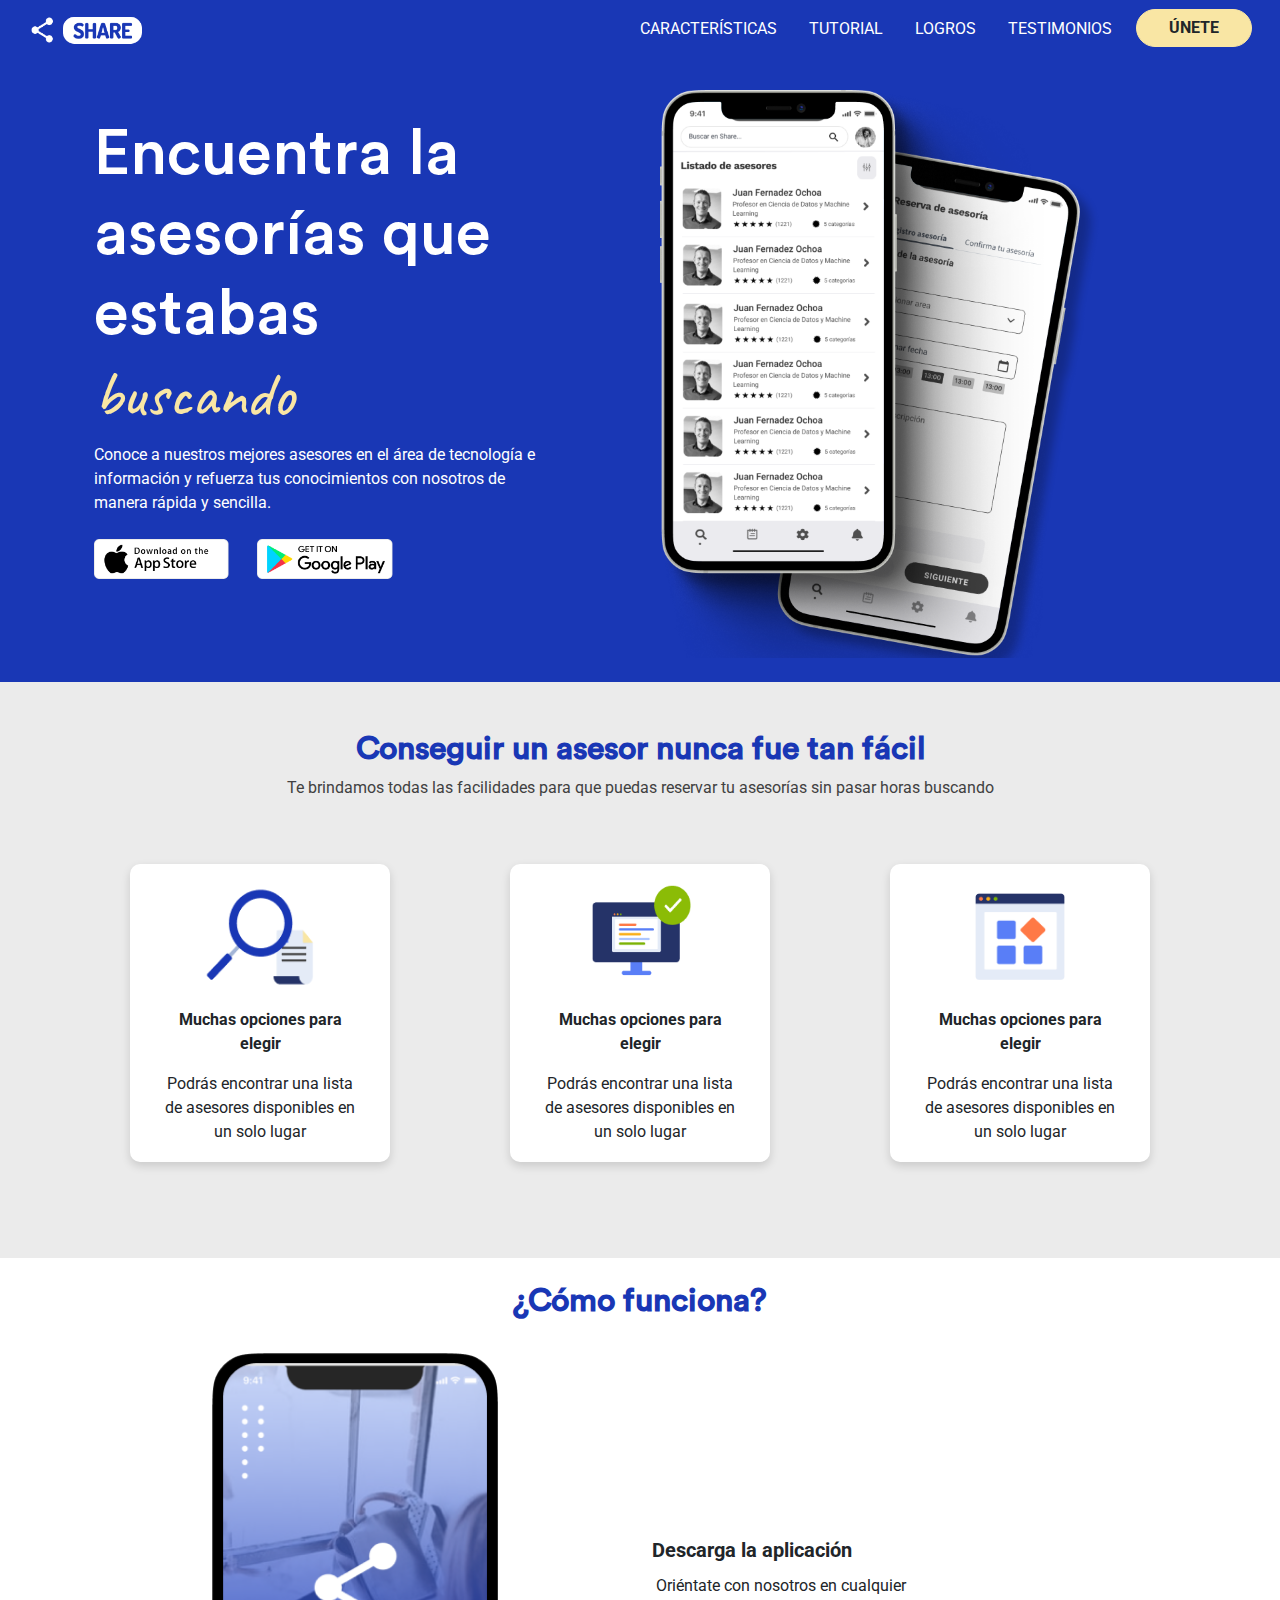
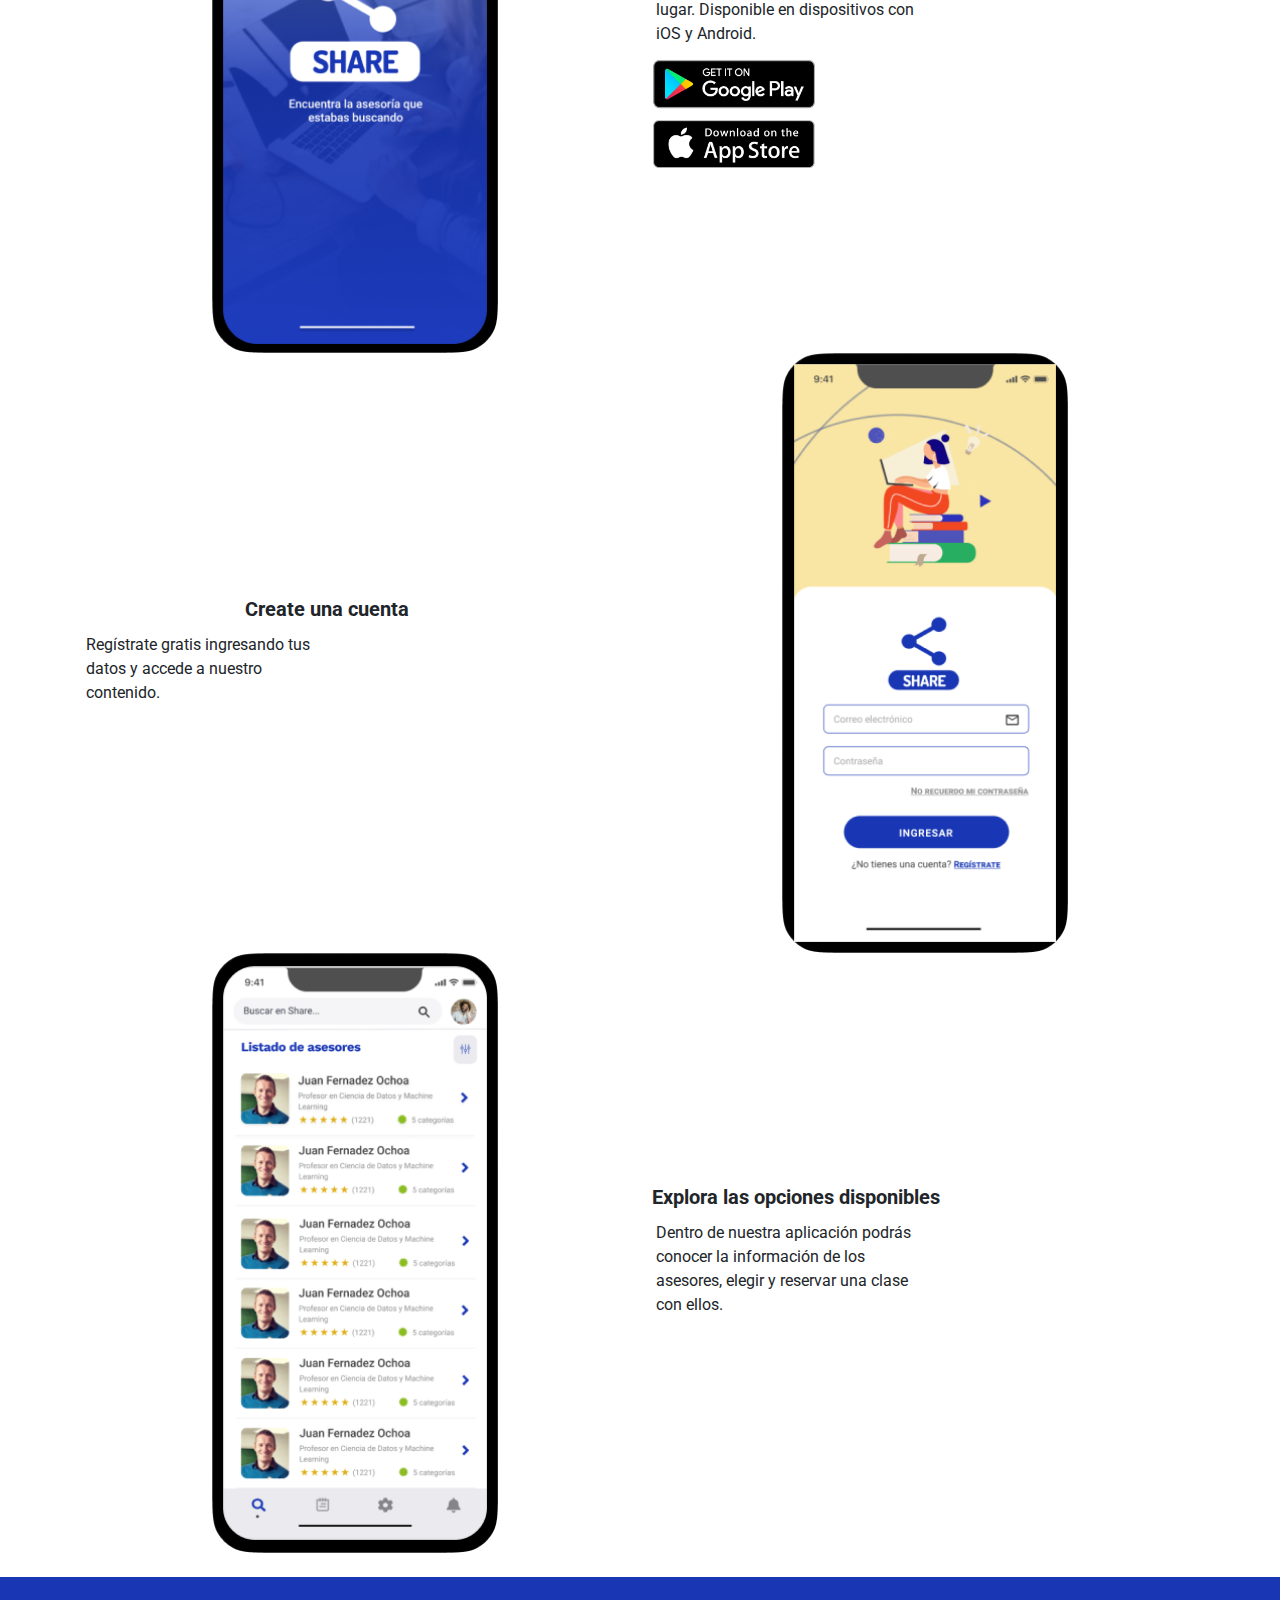
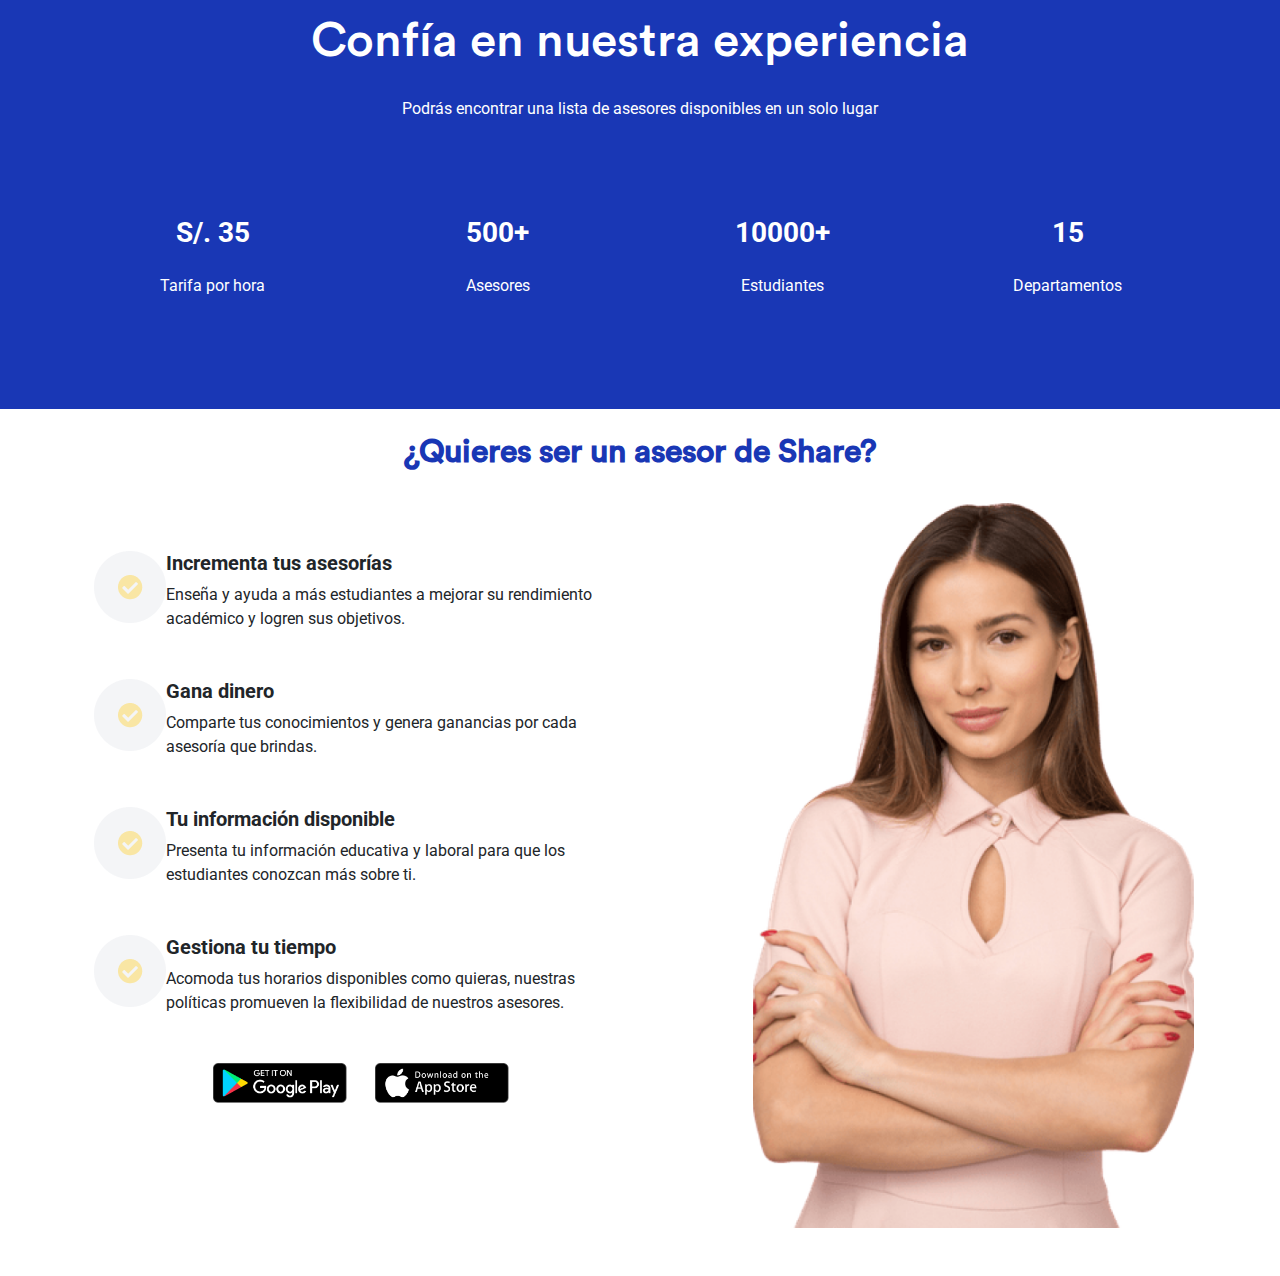
==== index.html @ bc8815da "Seccion asesor" ====
<!DOCTYPE html>
<html lang="en">
    <head>
        <meta charset="UTF-8" />
        <meta name="viewport" content="width=device-width, initial-scale=1.0" />
        <link rel="shortcut icon" type="image/jpg" href="./favicon.ico" />
        <link rel="StyleSheet" type="text/css" href="./css/styles.css" />
        <link rel="stylesheet" href="./css/bootstrap.min.css" />
        <link rel="stylesheet" href="./css/colores.css" />
        <title>Share</title>
    </head>
    <body>
        <header class="principal-bg bg-primary">
            <nav class="navbar navbar-expand-md navbar-dark bg-primary">
                <div class="container-fluid">
                    <a class="navbar-brand" href="#">
                        <img src="/img/logo.png" alt="logo-share" height="30" />
                    </a>
                    <button
                        class="navbar-toggler"
                        type="button"
                        data-bs-toggle="collapse"
                        data-bs-target="#navbarSupportedContent"
                        aria-controls="navbarSupportedContent"
                        aria-expanded="false"
                        aria-label="Toggle navigation"
                    >
                        <span class="navbar-toggler-icon"></span>
                    </button>
                    <div class="collapse navbar-collapse" id="navbarSupportedContent">
                        <ul class="navbar-nav ml-auto mb-2 mb-lg-0">
                            <li class="nav-item ms-3">
                                <a class="nav-link text-white text-uppercase" href="#">Características</a>
                            </li>
                            <li class="nav-item ms-3">
                                <a class="nav-link text-white text-uppercase" href="#">Tutorial</a>
                            </li>
                            <li class="nav-item ms-3">
                                <a class="nav-link text-white text-uppercase" href="#">Logros</a>
                            </li>
                            <li class="nav-item ms-3">
                                <a class="nav-link text-white text-uppercase" href="#">Testimonios</a>
                            </li>
                            <li class="nav-item ms-3">
                                <button
                                    type="button"
                                    class="btn btn-secondary button text-uppercase btn-padding-x-sm fw-bold"
                                >
                                    Únete
                                </button>
                            </li>
                        </ul>
                    </div>
                </div>
            </nav>
            <div>
                <div class="container mt-2 p-4">
                    <div class="row">
                        <div class="col-lg-5 col-md-12 mt-4">
                            <h1 class="principal-title text-white">
                                Encuentra la asesorías que estabas
                                <span class="principal-title--cream text-secondary">buscando</span>
                            </h1>
                            <p class="text-white mb-4 principal-message">
                                Conoce a nuestros mejores asesores en el área de tecnología e información y refuerza tus
                                conocimientos con nosotros de manera rápida y sencilla.
                            </p>
                            <div class="mb-4 principal-message">
                                <img src="./img/app-store.png" alt="" class="img-fluid principal-img mr-4" />
                                <img src="./img/google-play.png" alt="" class="img-fluid principal-img" />
                            </div>
                        </div>
                        <div class="col-lg-1 col-md-12"></div>
                        <div class="col-lg-5 col-md-12 text-center">
                            <img src="./img/portada-screens.png" alt="" class="img-fluid big-principal-img ms-2" />
                        </div>
                    </div>
                </div>
            </div>
        </header>
        <main class="p-5 main">
            <section>
                <h2 class="secondary-title text-primary text-center">Conseguir un asesor nunca fue tan fácil</h2>
                <p class="text-dark text-center">
                    Te brindamos todas las facilidades para que puedas reservar tu asesorías sin pasar horas buscando
                </p>
                <div class="container">
                    <div class="row">
                        <div class="col-lg-4 col-md-124">
                            <div class="d-flex flex-column justify-content-center p-xs-3 p-xl-5">
                                <div class="feature-item">
                                    <div class="p-2 text-center">
                                        <img src="./img/feature1.png" alt="" class="img-fluid feature-img" />
                                    </div>
                                    <div class="p-2 text-center fw-bold">Muchas opciones para elegir</div>
                                    <div class="p-2 text-center">
                                        Podrás encontrar una lista de asesores disponibles en un solo lugar
                                    </div>
                                </div>
                            </div>
                        </div>
                        <div class="col-lg-4 col-md-124">
                            <div class="d-flex flex-column justify-content-center p-xs-3 p-xl-5">
                                <div class="feature-item">
                                    <div class="p-2 text-center">
                                        <img src="./img/feature2.png" alt="" class="img-fluid feature-img" />
                                    </div>
                                    <div class="p-2 text-center fw-bold">Muchas opciones para elegir</div>
                                    <div class="p-2 text-center">
                                        Podrás encontrar una lista de asesores disponibles en un solo lugar
                                    </div>
                                </div>
                            </div>
                        </div>
                        <div class="col-lg-4 col-md-124">
                            <div class="d-flex flex-column justify-content-center p-xs-3 p-xl-5">
                                <div class="feature-item">
                                    <div class="p-2 text-center">
                                        <img src="./img/feature3.png" alt="" class="img-fluid feature-img" />
                                    </div>
                                    <div class="p-2 text-center fw-bold">Muchas opciones para elegir</div>
                                    <div class="p-2 text-center">
                                        Podrás encontrar una lista de asesores disponibles en un solo lugar
                                    </div>
                                </div>
                            </div>
                        </div>
                    </div>
                </div>
            </section>
        </main>
        <main class="p-4 main-white">
            <section>
                <h2 class="secondary-title text-primary text-center pb-4">¿Cómo funciona?</h2>
                <div class="container">
                    <div class="row">
                        <div class="col">
                            <div class="d-flex flex-column justify-content-center ">
                                <div>
                                    <div class="app-example-app-right">
                                        <img src="./img/example-app-main.png" alt="" class="example-app img-fluid" />
                                    </div>
                                </div>
                            </div>
                        </div>
                        <div class="col d-flex align-items-center">
                            <div class="d-flex flex-column justify-content-center ">
                                <div>
                                    <div class="text-left fw-bold h5">Descarga la aplicación</div>
                                    <div class="p-1 text-left legend">
                                        Oriéntate con nosotros en cualquier lugar. Disponible en dispositivos con iOS y Android.
                                    </div>
                                    <div class='pt-2'>
                                        <img src="./img/AppstoreGoogle.png" alt="" class="feature-img" />
                                    </div>
                                </div>
                            </div>
                        </div>
                    </div>
                    <div class="row">
                        <div class="col d-flex align-items-center">
                            <div class="d-flex flex-column justify-content-center ">
                                <div>
                                    <div class="text-center fw-bold h5">Create una cuenta</div>
                                    <div class="p-1 text-left legend">
                                        Regístrate gratis ingresando tus datos y accede a nuestro contenido.
                                    </div>
                                </div>
                            </div>
                        </div>
                        <div class="col">
                            <div class="d-flex flex-column justify-content-center ">
                                <div>
                                    <div class="app-example-app-right">
                                        <img src="./img/example-app-login.png" alt="" class="example-app img-fluid" />
                                    </div>
                                </div>
                            </div>
                        </div>      
                    </div>
                    <div class="row">
                        <div class="col">
                            <div class="d-flex flex-column justify-content-center ">
                                <div>
                                    <div class="app-example-app-right">
                                        <img src="./img/example-app-list.png" alt="" class="example-app img-fluid" />
                                    </div>
                                </div>
                            </div>
                        </div>
                        <div class="col d-flex align-items-center">
                            <div class="d-flex flex-column justify-content-center ">
                                <div>
                                    <div class="text-left fw-bold h5">Explora las opciones disponibles</div>
                                    <div class="p-1 text-left legend">
                                        Dentro de nuestra aplicación podrás conocer la información de los asesores, elegir y reservar una clase con ellos.
                                    </div>
                                </div>
                            </div>
                        </div>
                    </div>
                </div>
            </section>
        </main>
        <main class="p-4 second-section">
            <section>
                <h2 class="principal-title text-center text-white">Confía en nuestra experiencia</h2>
                <div class="p-2 text-white text-center">
                    Podrás encontrar una lista de asesores disponibles en un solo lugar
                </div>
                <div class="container">
                    <div class="row">
                            <div class="col-6 col-sm-6 col-lg-3 ">
                                <div class="d-flex flex-column  justify-content-center p-xs-3 p-xl-5">
                                    <div class="description d-flex flex-column  justify-content-center align-items-center">
                                        <div>
                                        <div class="p-2 text-center h3 fw-bold text-white">S/. 35</div>
                                        <div class="p-2 text-center text-white">
                                            Tarifa por hora
                                        </div>
                                        </div>
                                    </div>
                                </div>
                            </div>
                            <div class="col-6 col-sm-6 col-lg-3 ">
                                <div class="d-flex flex-column  justify-content-center p-xs-3 p-xl-5">
                                    <div class="description d-flex flex-column  justify-content-center align-items-center">
                                        <div>
                                        <div class="p-2 text-center h3 fw-bold text-white">500+</div>
                                        <div class="p-2 text-center text-white">
                                            Asesores
                                        </div>
                                        </div>
                                    </div>
                                </div>
                            </div>

                            <div class="col-6 col-sm-6 col-lg-3 ">
                                <div class="d-flex flex-column  justify-content-center p-xs-3 p-xl-5">
                                    <div class="description d-flex flex-column  justify-content-center align-items-center">
                                        <div>
                                        <div class="p-2 text-center h3 fw-bold text-white">10000+</div>
                                        <div class="p-2 text-center text-white">
                                            Estudiantes
                                        </div>
                                        </div>
                                    </div>
                                </div>
                            </div>
                            <div class="col-6 col-sm-6 col-lg-3 ">
                                <div class="d-flex flex-column  justify-content-center p-xs-3 p-xl-5">
                                    <div class="description d-flex flex-column  justify-content-center align-items-center">
                                        <div>
                                        <div class="p-2 text-center h3 fw-bold text-white">15</div>
                                        <div class="p-2 text-center text-white">
                                            Departamentos
                                        </div>
                                        </div>
                                    </div>
                                </div>
                            </div>
                        
                    </div>
                </div>
            </section>
        </main>
        <main class="p-4 main-white">
            <section>
                <h2 class="secondary-title text-primary text-center">¿Quieres ser un asesor de Share?</h2>
                <div>
                    <div class="container mt-2 p-4">
                        <div class="row">
                            <div class="col-lg-6  mt-5">
                                <img src="./img/CirculoVineta.png" class="rounded float-start" alt="">
                                <div class="ml-sm-5 text-xxl-start">
                                    <p class="fw-bold h5"> Incrementa tus asesorías</p>
                                </div>
                                <p>
                                    Enseña y ayuda a más estudiantes a mejorar su rendimiento
                                    académico y logren sus objetivos.
                                </p>
                                <div class="mt-5"></div>
                                <img src="./img/CirculoVineta.png" class="rounded float-start" alt="...">
                                <p class="fw-bold h5">Gana dinero</p>
                                <p>
                                    Comparte tus conocimientos y genera ganancias por cada
                                    asesoría que brindas.
                                </p>
                                <div class="mt-5"></div>
                                <img src="./img/CirculoVineta.png" class="rounded float-start" alt="...">
                                <p class="fw-bold h5">Tu información disponible</p>
                                <p>
                                    Presenta tu información educativa y laboral para que los
                                    estudiantes conozcan más sobre ti.
                                </p>
                                <div class="mt-5"></div>
                                <img src="./img/CirculoVineta.png" class="rounded float-start" alt="...">
                                <p class="fw-bold h5">Gestiona tu tiempo</p>
                                <p>
                                    Acomoda tus horarios disponibles como quieras, nuestras políticas promueven la flexibilidad de nuestros asesores.
                                </p>
                                <div class="mt-lg-5"></div>
                                <div class="mb-4 text-lg-center">

                                    <img src="./img/Google_Play.png" alt="" class="img-fluid principal-img mr-4" />
                                    <img src="./img/App_Store.png" alt="" class="img-fluid principal-img" />
                                </div>
                            </div>

                            <div class="col-lg-1 col-md-12">
                            </div>

                            <div class="col-lg-5 col-md-12 text-right">

                                <img src="./img/PersonaShare.png" alt="" class="img-fluid big-principal-img ms-2" />
                            </div>
                        </div>
                    </div>
                </div>
            </section>
        </main>
        <script src="./js/bootstrap.bundle.min.js"></script>
    </body>
</html>
---- css/styles.css ----
@import url('https://fonts.googleapis.com/css2?family=Caveat:wght@700&family=Raleway:wght@400;500;700&family=Roboto:wght@400;500&display=swap');
@font-face {
    font-family: 'CircularStd';
    src: url('./../fonts/CircularStd-Medium.ttf'),
    url('./../fonts/CircularStd-Bold.ttf')
}


.principal-bg {
    font-family: 'Roboto';
}

.principal-title{
    font-family: 'CircularStd';
    font-size: 4rem;
    line-height:5rem;
}

.secondary-title{
    font-family: 'CircularStd';
    font-size: 2rem;
    font-weight: 600;
}

.principal-title--cream{
    font-family: 'Caveat';
}

.principal-img{
    height: 40px !important;
}

.main{
    background-color: #EBEBEB;
}

.main-white {
    background-color: #FFF;
}

.main-white {
    background-color: #FFF;
}

.second-section {
    background-color: #1937B5;
}

.second-section h2 {
    font-size: 3em;
}

.feature-img{
    height: 110px !important;
}

.example-app{
    height: 600px !important;
}

.legend{
    width: 50%;
}

.app-example-app-left, .app-example-app-right{
    text-align: center;
}

.button {
    border-radius: 20px !important;
    padding-left: 2rem !important;
    padding-right: 2rem !important;
}

.description {
    min-height: 10em;
}


@media (max-width: 992px) {
    .principal-title{
        font-size: 3rem;
        line-height:3.5rem;
        text-align: center;
    }
    
    .principal-message{
        text-align: center;
    }
    .big-principal-img{
        max-height: 530px !important;
    }
}

@media (min-width: 992px) {
    .feature-item{
        background: white;
        border-radius: 10px;
        padding: 10px 20px;
        box-shadow: 0px 4px 10px 0px rgba(0,0,0,0.14);
    }
}

@media (max-width: 678px) {
    .principal-title{
       font-size: 2.2rem;
       line-height:3rem;
    }
    .principal-img{
        height: 30px !important;
    }
    .feature-img{
        height: 75px !important;
    }
    .legend {
        font-size: 11px;
        width: 100%;
    }
    .example-app{
        height: 230px !important;
    }
    .app-example-app-right{
        text-align: right;
    }
    .app-example-app-left{
        text-align: left;
    }
}
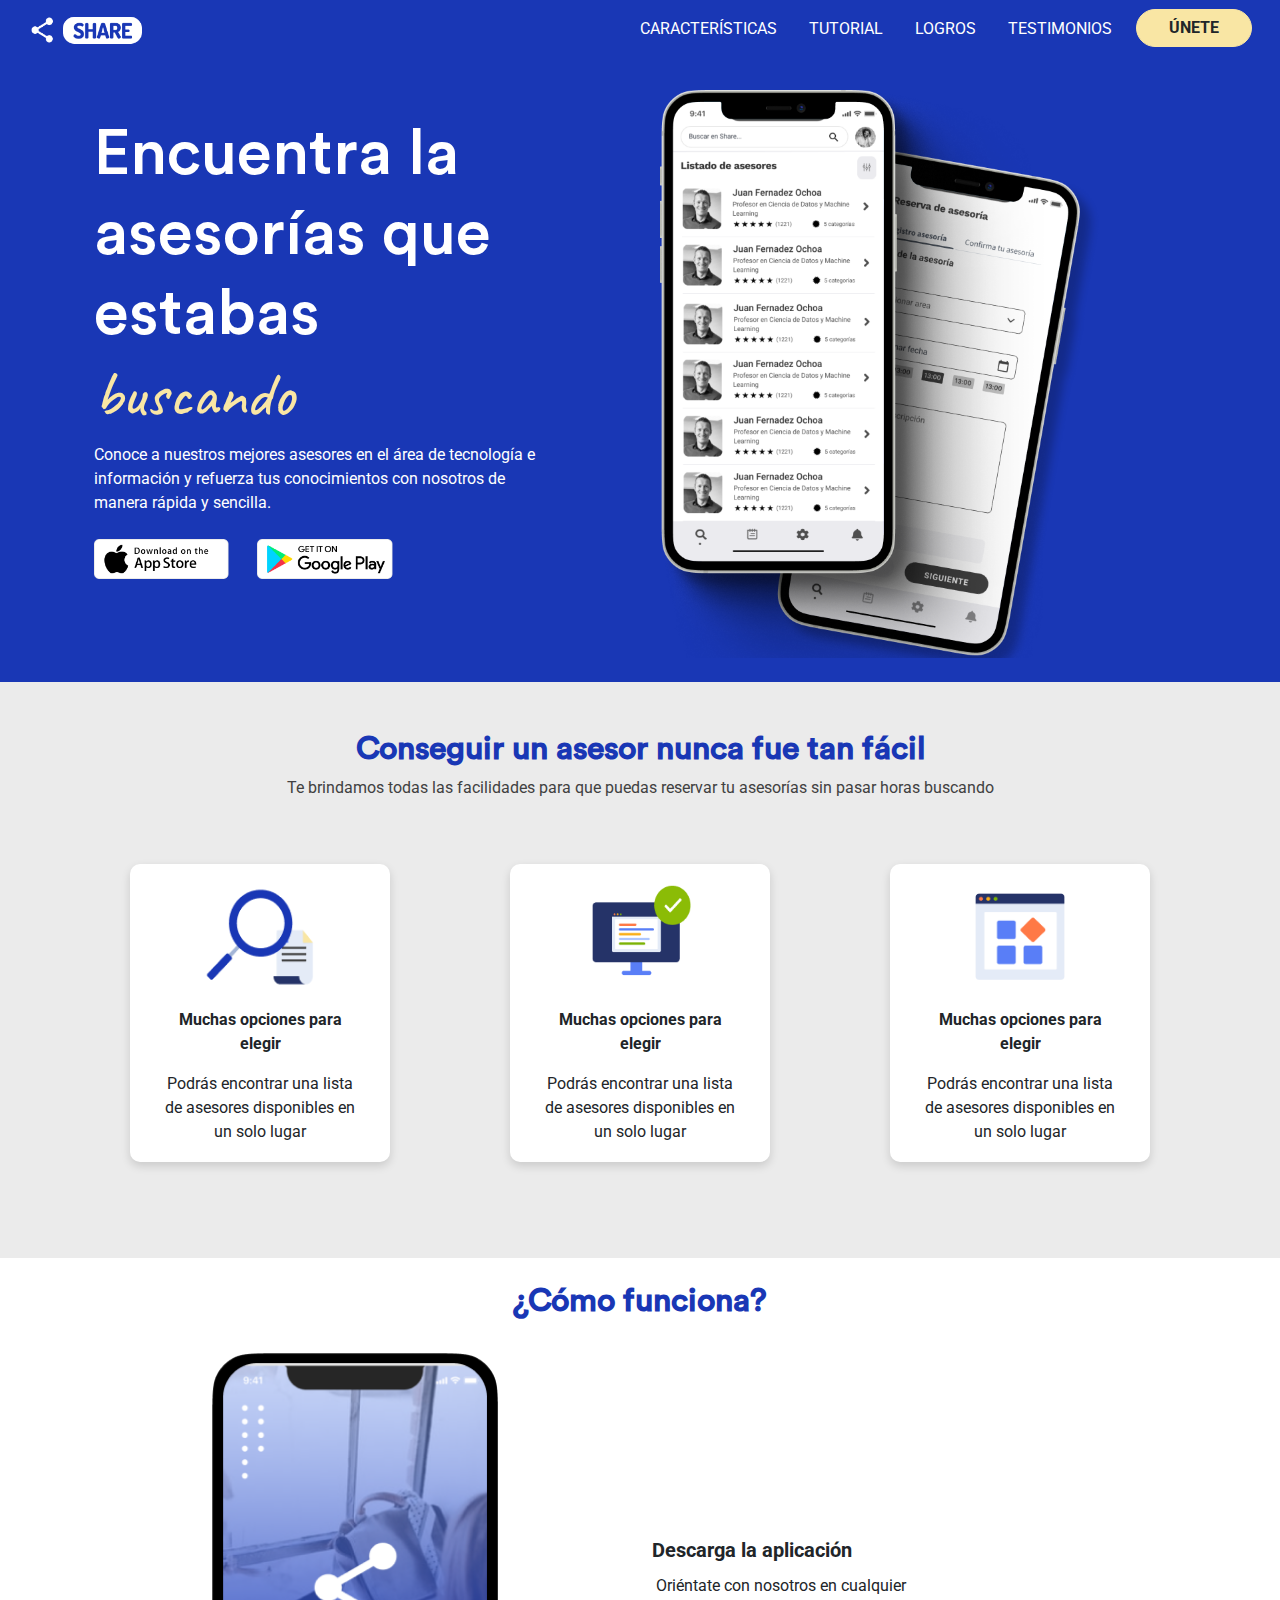
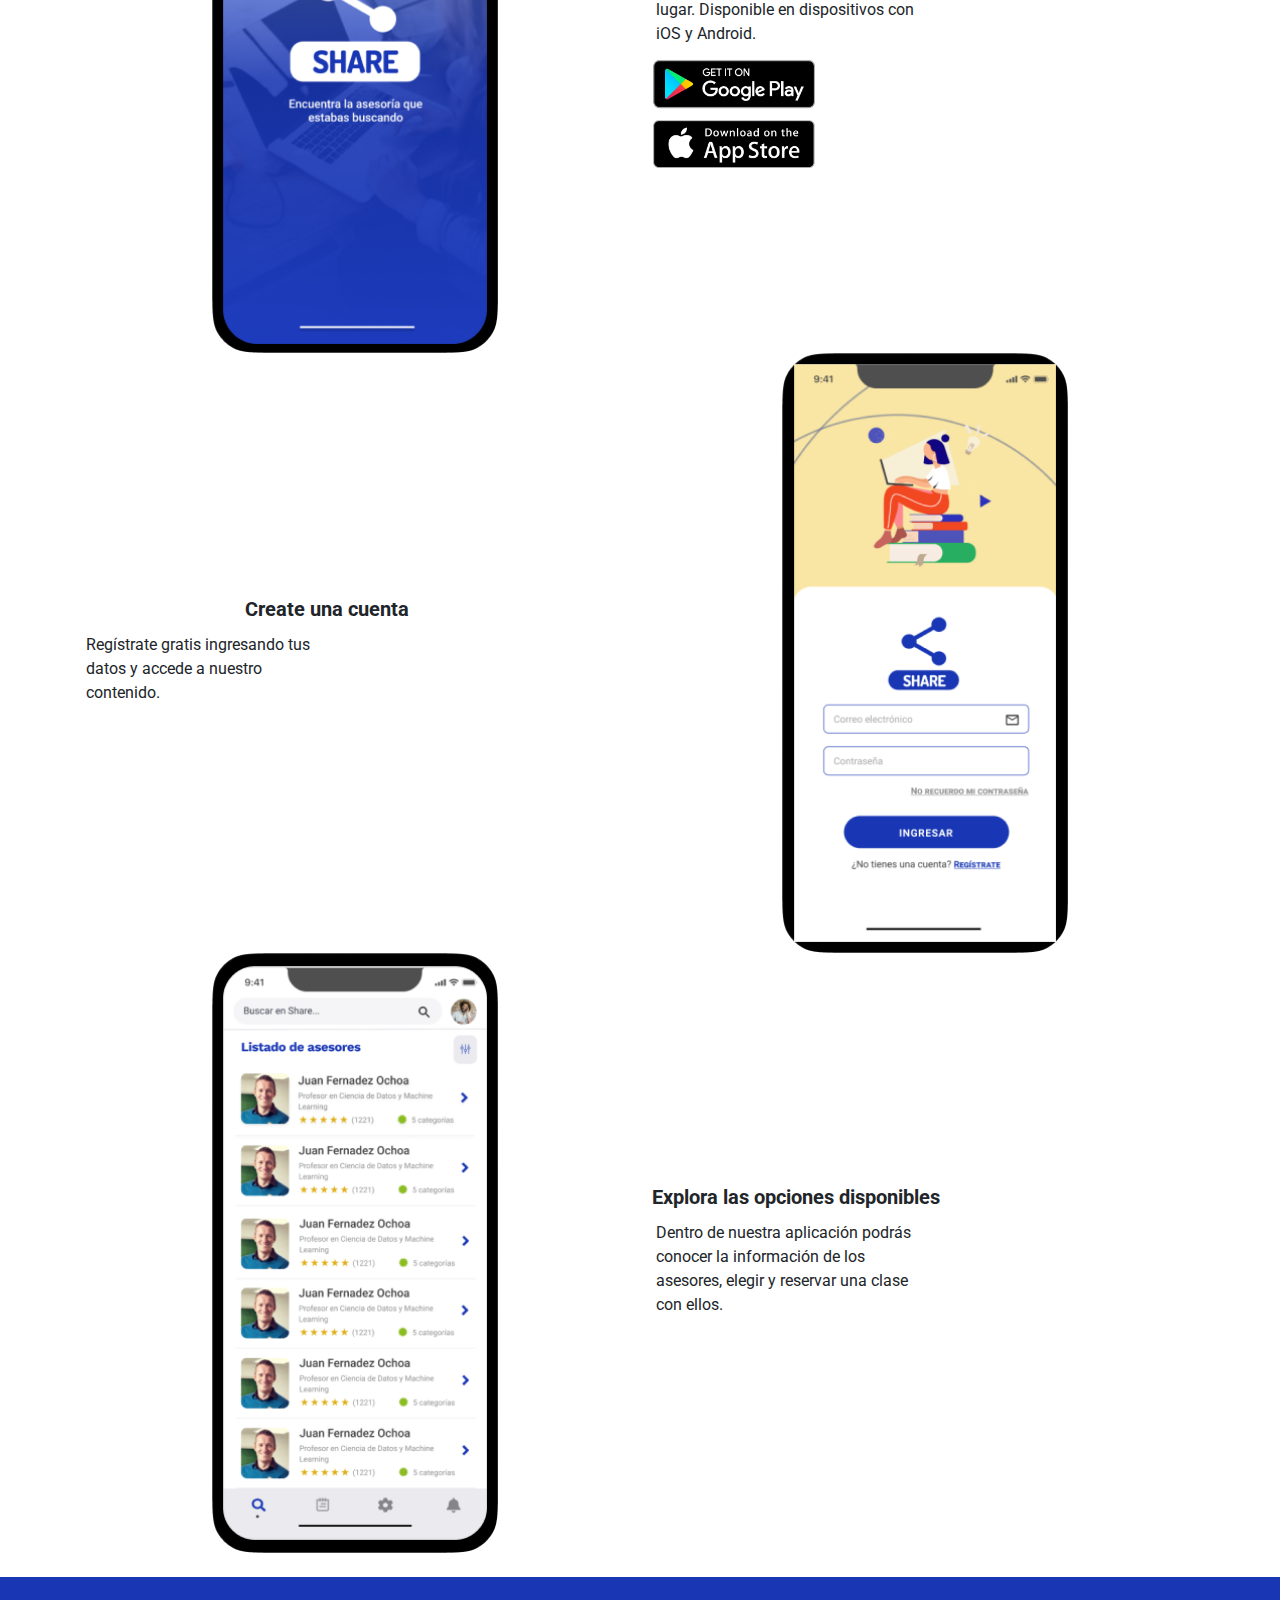
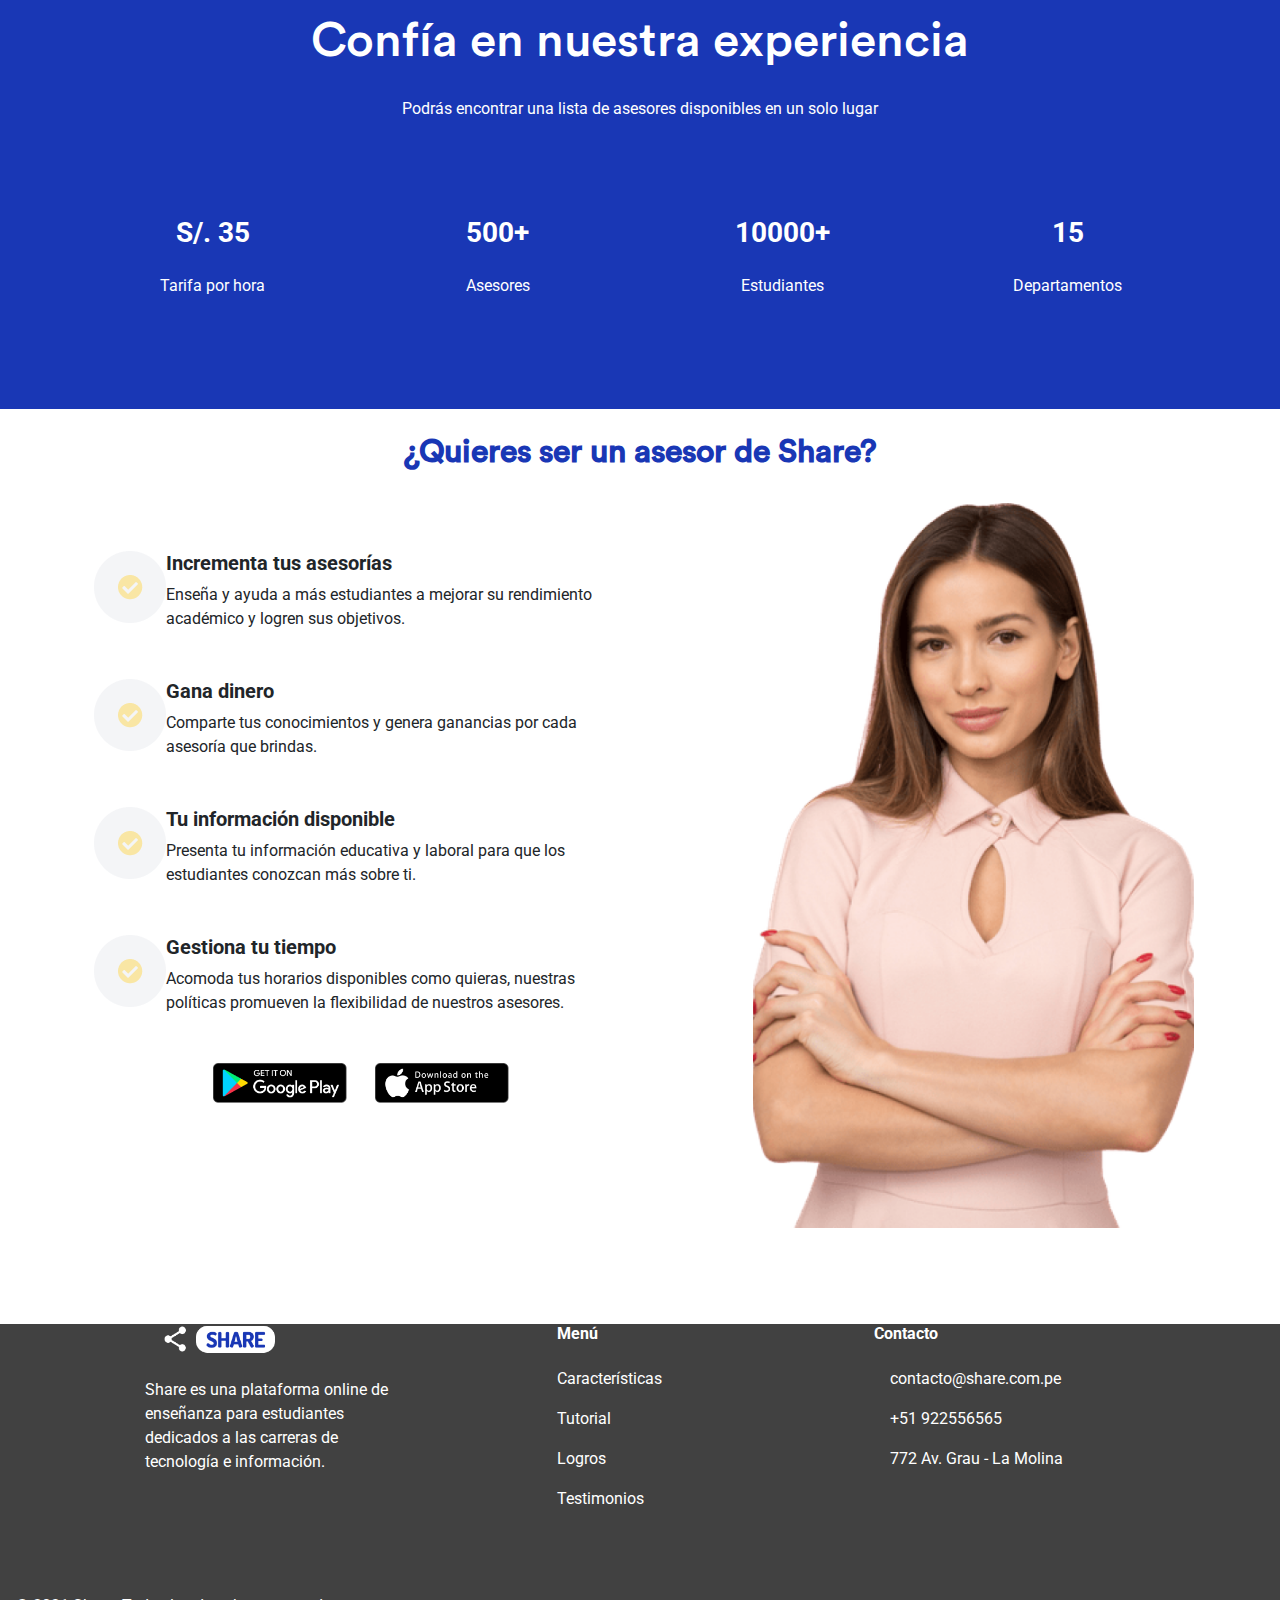
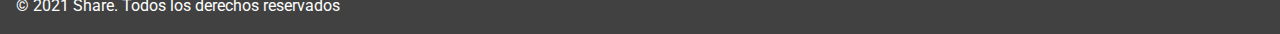
==== commit 5567912f: "Footer" ====
--- a/index.html
+++ b/index.html
@@ -319,6 +319,73 @@
                 </div>
             </section>
         </main>
+        <!-- Footer -->
+        <footer class="text-center text-lg-start bg-dark text-white">
+            <!-- Section: Links  -->
+            <section class="">
+                <div class="container text-left text-md-start mt-5">
+                    <!-- Grid row -->
+                    <div class="row mt-3">
+                        <!-- Grid column -->
+                        <div class="col-md-3 col-lg-4 col-xl-3 mx-auto mb-4 ">
+                            <!-- Content -->
+                            <h6 class="text-uppercase fw-bold mb-4">
+                                <i class="fas fa-gem me-3"></i><img src="/img/logo.png" alt="logo-share" height="30" />
+                            </h6>
+                            <p class="text-left description">
+                                Share es una plataforma online de enseñanza para estudiantes dedicados a las carreras de tecnología e información.
+                            </p>
+                        </div>
+
+                        <div class="col-md-2 col-lg-2 col-xl-2 mx-auto ">
+                            <!-- Links -->
+                            <h6 class="text-left fw-bold mb-4">
+                                Menú
+                            </h6>
+                            <p>
+                                <a href="#!" class="text-reset">Características</a>
+                            </p>
+                            <p>
+                                <a href="#!" class="text-reset">Tutorial</a>
+                            </p>
+                            <p>
+                                <a href="#!" class="text-reset">Logros</a>
+                            </p>
+                            <p>
+                                <a href="#!" class="text-reset">Testimonios</a>
+                            </p>
+                        </div>
+                        <!-- Grid column -->
+                        <!-- Grid column -->
+                        <div class="col-md-4 col-lg-3 col-xl-3 mx-auto mb-md-0 mb-4">
+                            <!-- Links -->
+                            <h6 class="fw-bold mb-4">
+                                Contacto
+                            </h6>
+                             <p>
+                                 <i class="bi bi-envelope me-3"></i>
+                                 contacto@share.com.pe</p>
+                            <p>
+                                <i class="fas fa-envelope me-3"></i>
+                                +51 922556565
+                            </p>
+                            <p><i class="fas fa-phone me-3"></i> 772 Av. Grau - La Molina</p>
+
+                        </div>
+                        <!-- Grid column -->
+                    </div>
+                    <!-- Grid row -->
+                </div>
+            </section>
+            <!-- Section: Links  -->
+
+            <!-- Copyright -->
+            <div class="text-left p-3" style="background-color: #414141;">
+                © 2021 Share. Todos los derechos reservados
+            </div>
+            <!-- Copyright -->
+        </footer>
+        <!-- Footer -->
         <script src="./js/bootstrap.bundle.min.js"></script>
     </body>
 </html>
--- a/css/styles.css
+++ b/css/styles.css
@@ -38,10 +38,6 @@
     background-color: #FFF;
 }
 
-.main-white {
-    background-color: #FFF;
-}
-
 .second-section {
     background-color: #1937B5;
 }
@@ -75,7 +71,9 @@
 .description {
     min-height: 10em;
 }
-
+.page-footer{
+    background: #414141;
+}
 
 @media (max-width: 992px) {
     .principal-title{
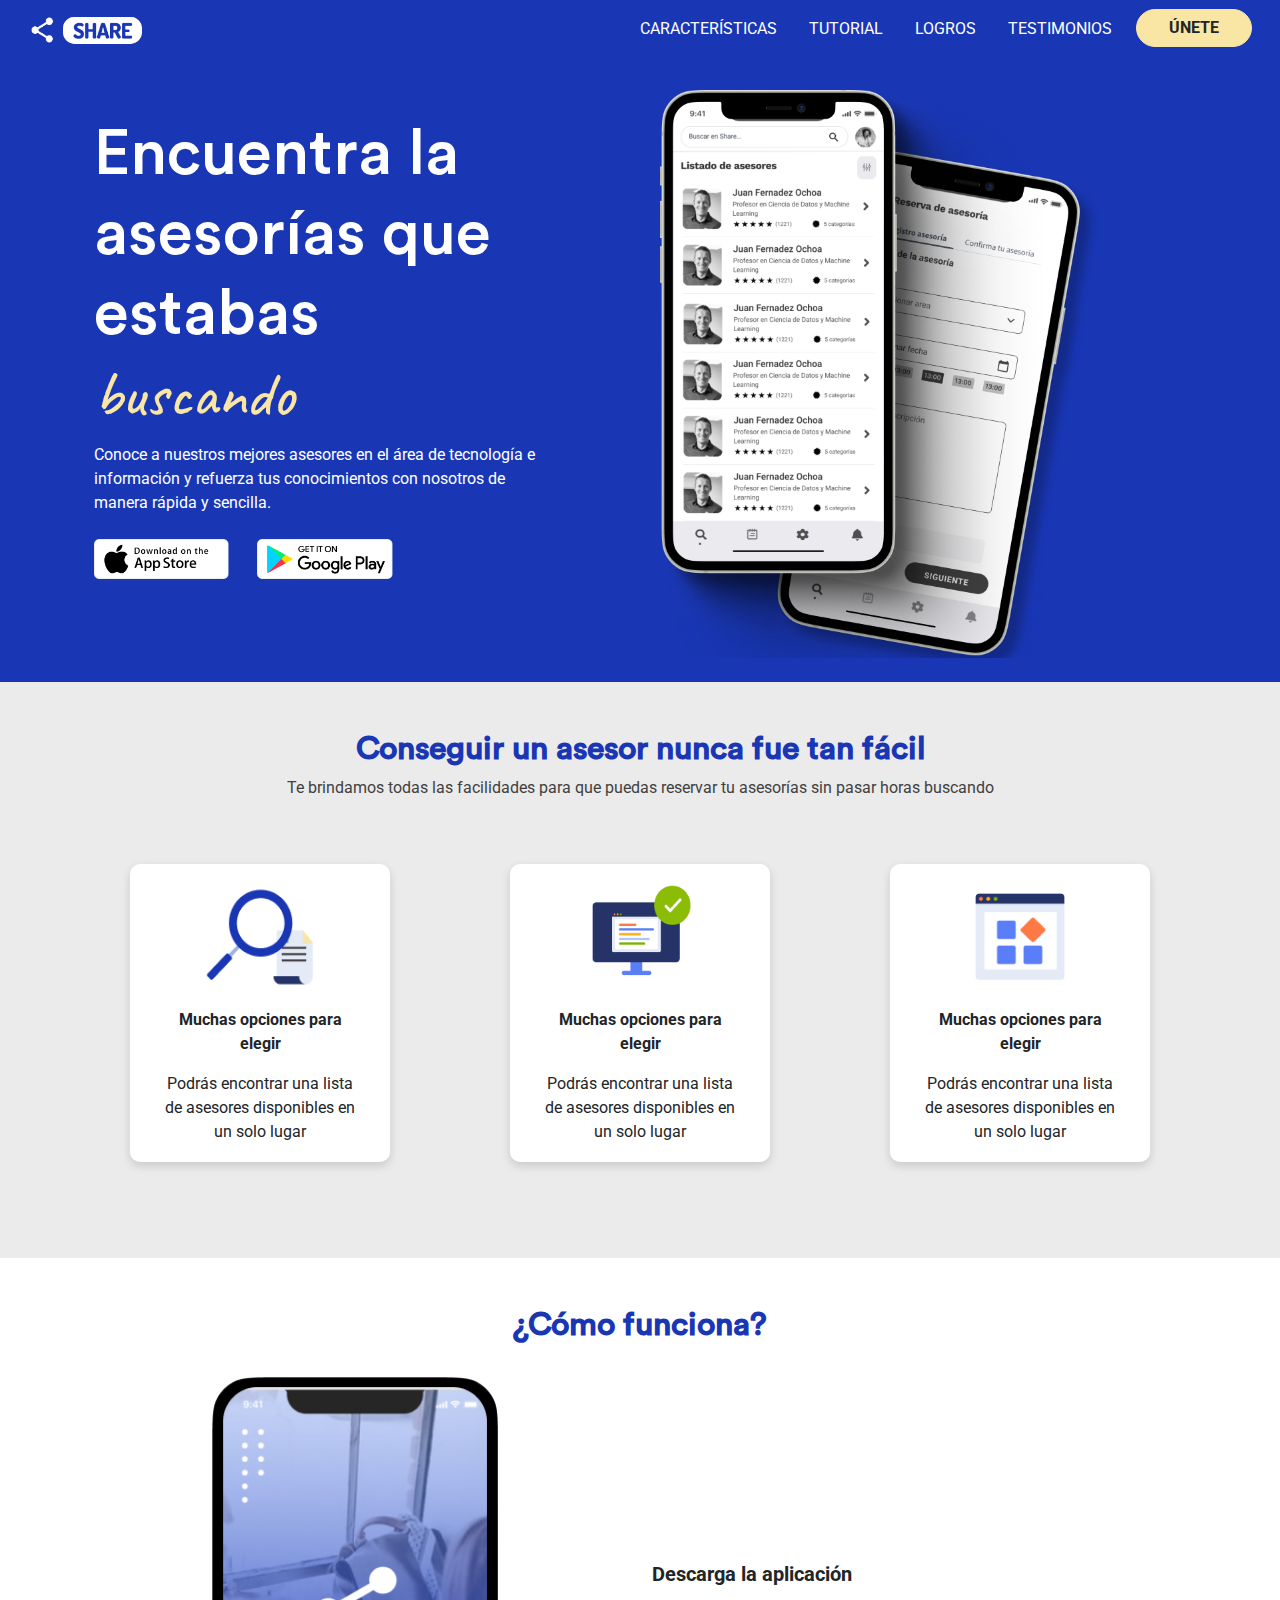
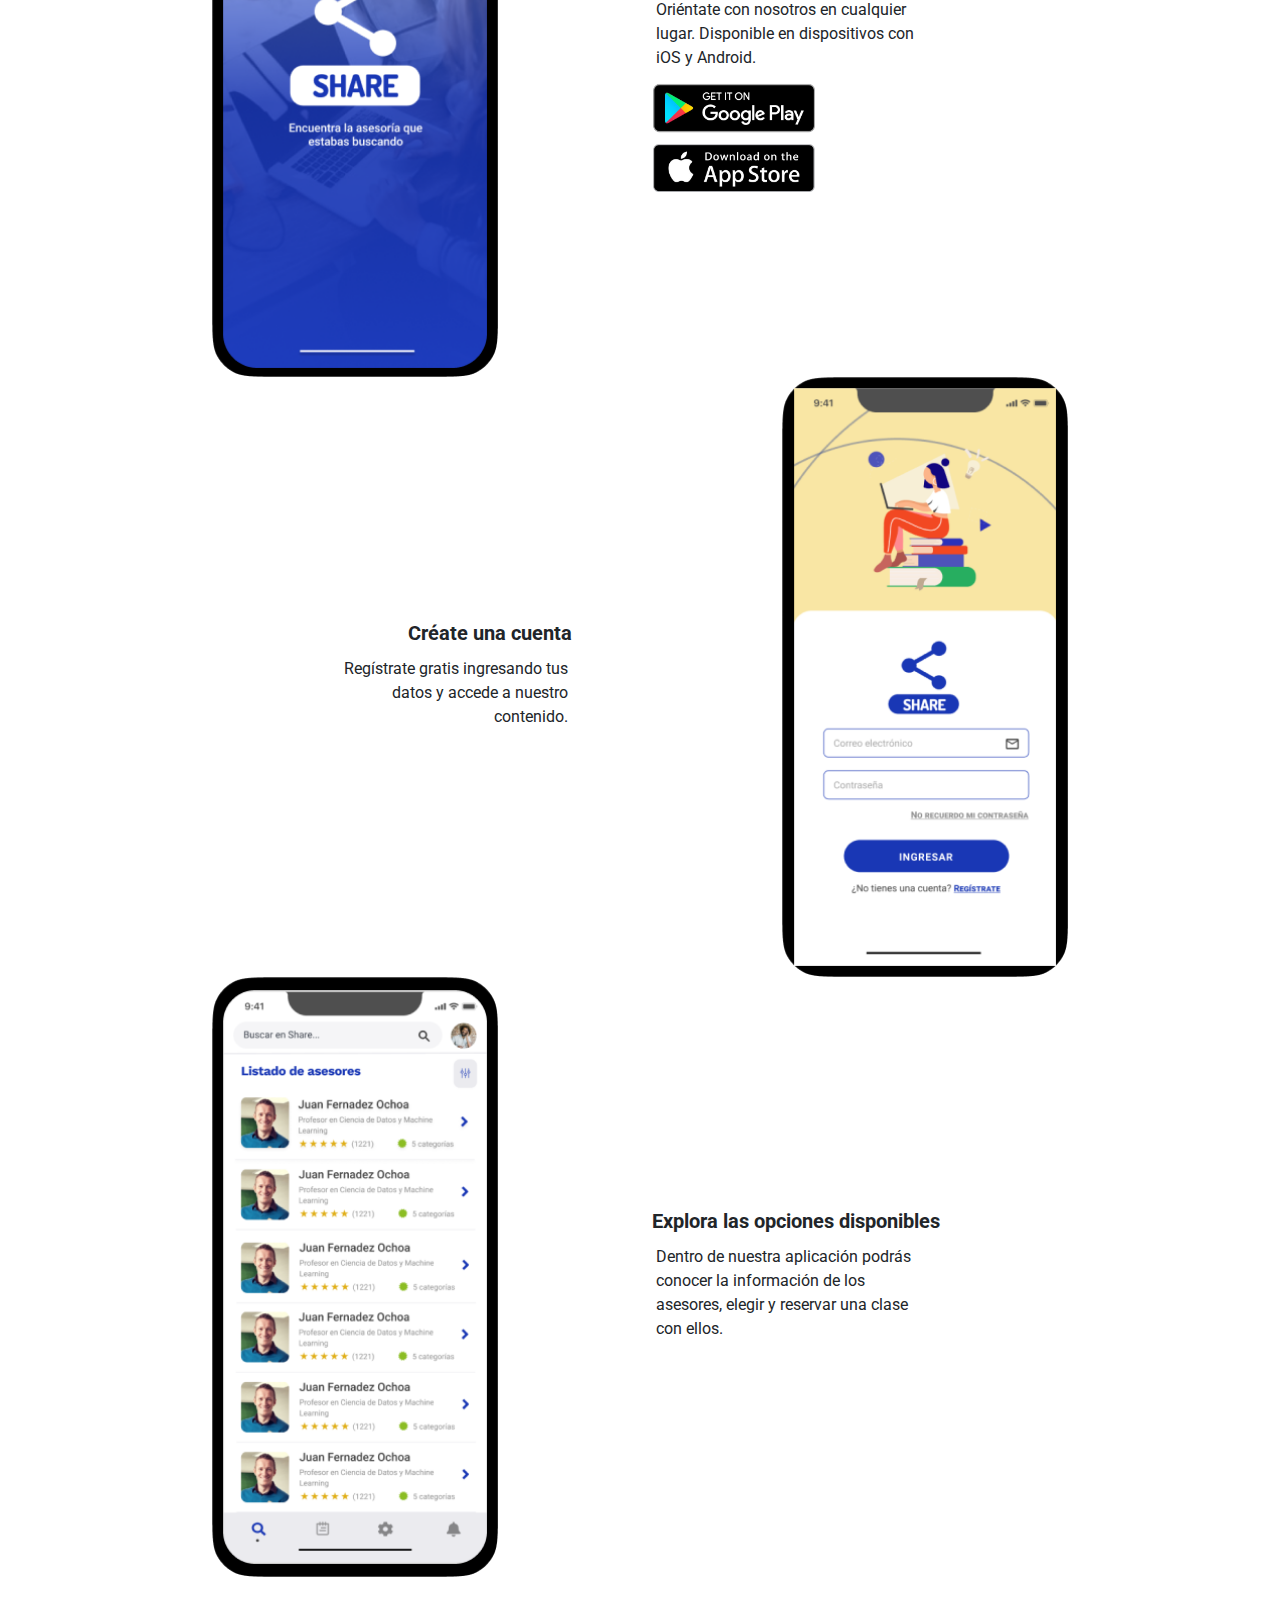
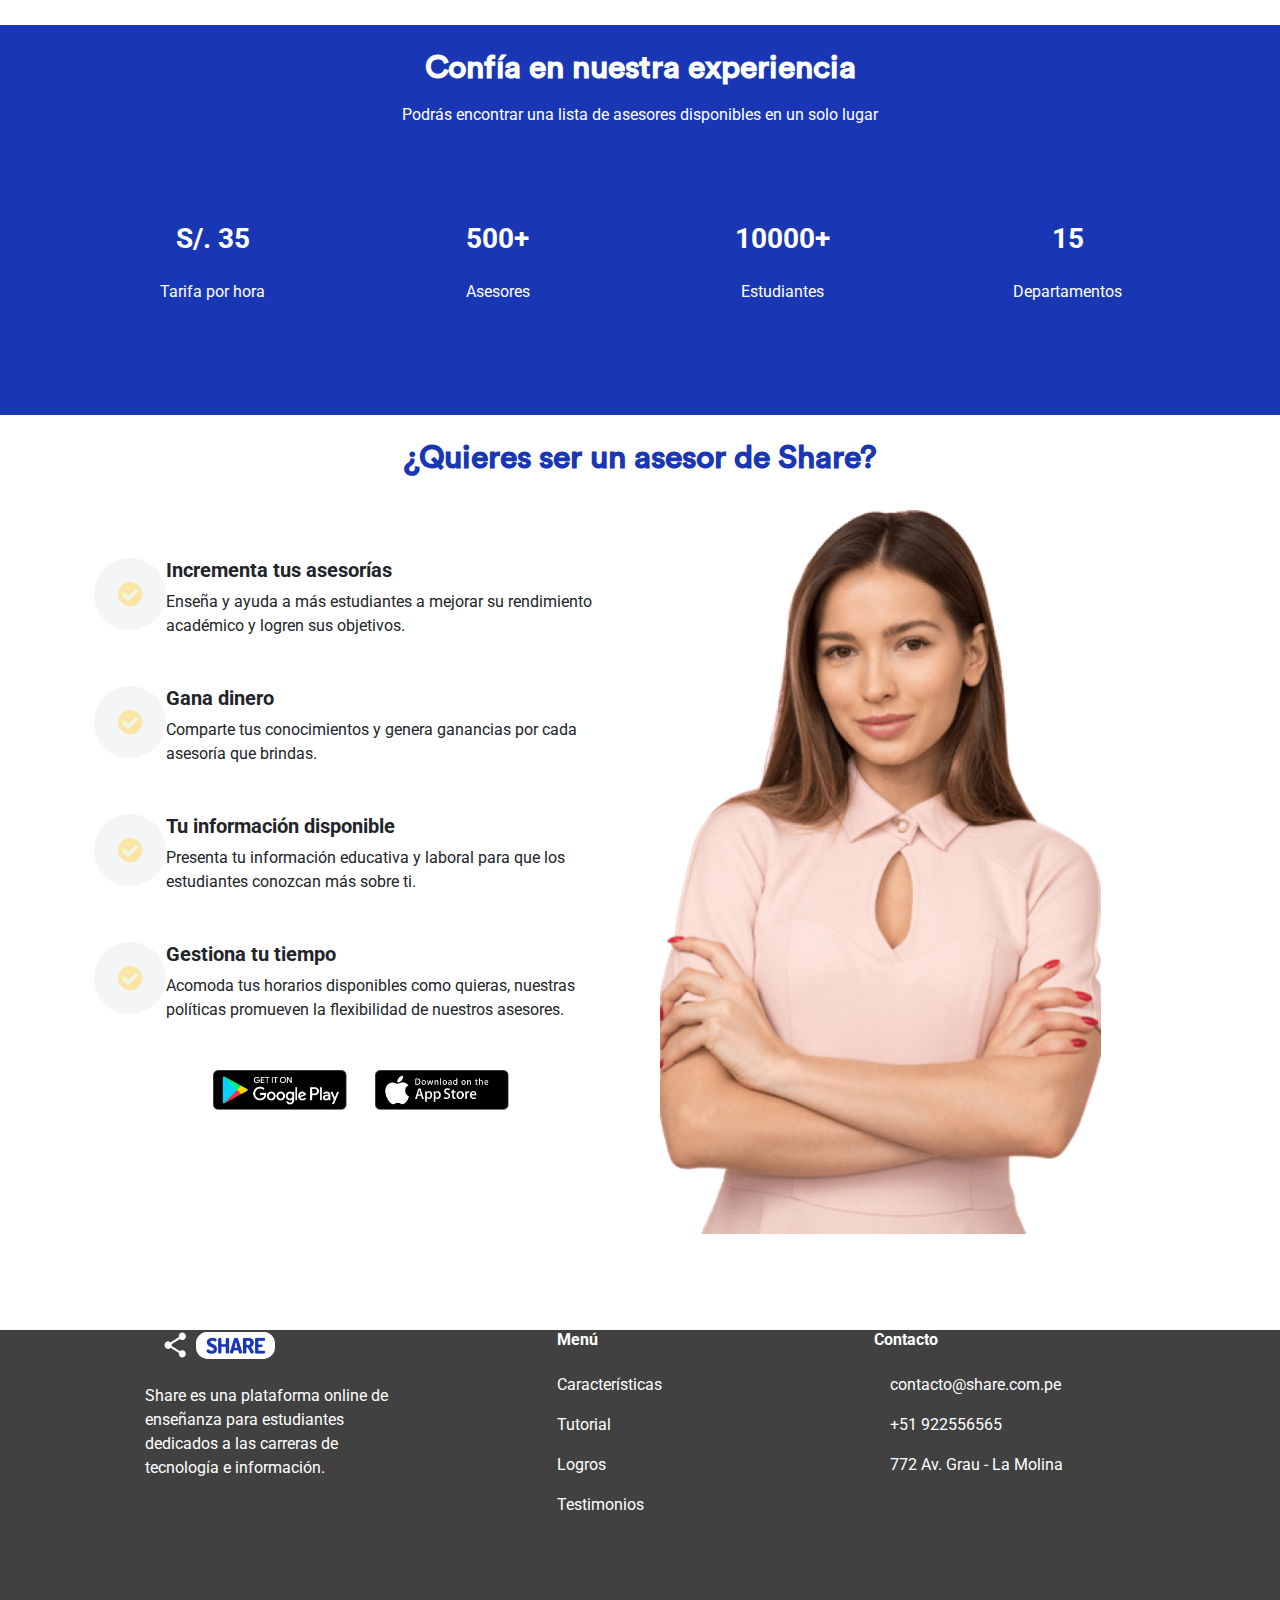
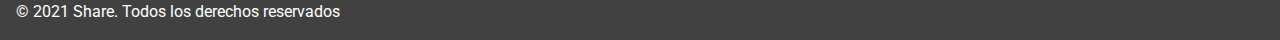
==== commit ef35f12e: "fix: Correciones" ====
--- a/index.html
+++ b/index.html
@@ -14,7 +14,7 @@
             <nav class="navbar navbar-expand-md navbar-dark bg-primary">
                 <div class="container-fluid">
                     <a class="navbar-brand" href="#">
-                        <img src="/img/logo.png" alt="logo-share" height="30" />
+                        <img src="/img/white-logo.png" alt="logo-share" height="30" />
                     </a>
                     <button
                         class="navbar-toggler"
@@ -130,12 +130,12 @@
             </section>
         </main>
         <main class="p-4 main-white">
-            <section>
+            <section class="mt-4 mb-4">
                 <h2 class="secondary-title text-primary text-center pb-4">¿Cómo funciona?</h2>
                 <div class="container">
                     <div class="row">
                         <div class="col">
-                            <div class="d-flex flex-column justify-content-center ">
+                            <div class="d-flex flex-column justify-content-center">
                                 <div>
                                     <div class="app-example-app-right">
                                         <img src="./img/example-app-main.png" alt="" class="example-app img-fluid" />
@@ -144,13 +144,14 @@
                             </div>
                         </div>
                         <div class="col d-flex align-items-center">
-                            <div class="d-flex flex-column justify-content-center ">
-                                <div>
+                            <div class="d-flex flex-column justify-content-center">
+                                <div class="col d-flex flex-column align-items-start">
                                     <div class="text-left fw-bold h5">Descarga la aplicación</div>
                                     <div class="p-1 text-left legend">
-                                        Oriéntate con nosotros en cualquier lugar. Disponible en dispositivos con iOS y Android.
-                                    </div>
-                                    <div class='pt-2'>
+                                        Oriéntate con nosotros en cualquier lugar. Disponible en dispositivos con iOS y
+                                        Android.
+                                    </div>
+                                    <div class="pt-2">
                                         <img src="./img/AppstoreGoogle.png" alt="" class="feature-img" />
                                     </div>
                                 </div>
@@ -159,28 +160,28 @@
                     </div>
                     <div class="row">
                         <div class="col d-flex align-items-center">
-                            <div class="d-flex flex-column justify-content-center ">
-                                <div>
-                                    <div class="text-center fw-bold h5">Create una cuenta</div>
-                                    <div class="p-1 text-left legend">
+                            <div class="d-flex flex-column justify-content-center">
+                                <div class="col d-flex flex-column align-items-end">
+                                    <div class="text-center fw-bold h5">Créate una cuenta</div>
+                                    <div class="p-1 text-right legend">
                                         Regístrate gratis ingresando tus datos y accede a nuestro contenido.
                                     </div>
                                 </div>
                             </div>
                         </div>
                         <div class="col">
-                            <div class="d-flex flex-column justify-content-center ">
+                            <div class="d-flex flex-column justify-content-center">
                                 <div>
                                     <div class="app-example-app-right">
                                         <img src="./img/example-app-login.png" alt="" class="example-app img-fluid" />
                                     </div>
                                 </div>
                             </div>
-                        </div>      
+                        </div>
                     </div>
                     <div class="row">
                         <div class="col">
-                            <div class="d-flex flex-column justify-content-center ">
+                            <div class="d-flex flex-column justify-content-center">
                                 <div>
                                     <div class="app-example-app-right">
                                         <img src="./img/example-app-list.png" alt="" class="example-app img-fluid" />
@@ -189,11 +190,12 @@
                             </div>
                         </div>
                         <div class="col d-flex align-items-center">
-                            <div class="d-flex flex-column justify-content-center ">
-                                <div>
+                            <div class="d-flex flex-column justify-content-center">
+                                <div class="col d-flex flex-column align-items-start">
                                     <div class="text-left fw-bold h5">Explora las opciones disponibles</div>
                                     <div class="p-1 text-left legend">
-                                        Dentro de nuestra aplicación podrás conocer la información de los asesores, elegir y reservar una clase con ellos.
+                                        Dentro de nuestra aplicación podrás conocer la información de los asesores,
+                                        elegir y reservar una clase con ellos.
                                     </div>
                                 </div>
                             </div>
@@ -204,62 +206,53 @@
         </main>
         <main class="p-4 second-section">
             <section>
-                <h2 class="principal-title text-center text-white">Confía en nuestra experiencia</h2>
+                <h2 class="secondary-title text-center text-white">Confía en nuestra experiencia</h2>
                 <div class="p-2 text-white text-center">
                     Podrás encontrar una lista de asesores disponibles en un solo lugar
                 </div>
                 <div class="container">
                     <div class="row">
-                            <div class="col-6 col-sm-6 col-lg-3 ">
-                                <div class="d-flex flex-column  justify-content-center p-xs-3 p-xl-5">
-                                    <div class="description d-flex flex-column  justify-content-center align-items-center">
-                                        <div>
+                        <div class="col-6 col-sm-6 col-lg-3">
+                            <div class="d-flex flex-column justify-content-center p-xs-3 p-xl-5">
+                                <div class="description d-flex flex-column justify-content-center align-items-center">
+                                    <div>
                                         <div class="p-2 text-center h3 fw-bold text-white">S/. 35</div>
-                                        <div class="p-2 text-center text-white">
-                                            Tarifa por hora
-                                        </div>
-                                        </div>
-                                    </div>
-                                </div>
-                            </div>
-                            <div class="col-6 col-sm-6 col-lg-3 ">
-                                <div class="d-flex flex-column  justify-content-center p-xs-3 p-xl-5">
-                                    <div class="description d-flex flex-column  justify-content-center align-items-center">
-                                        <div>
+                                        <div class="p-2 text-center text-white">Tarifa por hora</div>
+                                    </div>
+                                </div>
+                            </div>
+                        </div>
+                        <div class="col-6 col-sm-6 col-lg-3">
+                            <div class="d-flex flex-column justify-content-center p-xs-3 p-xl-5">
+                                <div class="description d-flex flex-column justify-content-center align-items-center">
+                                    <div>
                                         <div class="p-2 text-center h3 fw-bold text-white">500+</div>
-                                        <div class="p-2 text-center text-white">
-                                            Asesores
-                                        </div>
-                                        </div>
-                                    </div>
-                                </div>
-                            </div>
+                                        <div class="p-2 text-center text-white">Asesores</div>
+                                    </div>
+                                </div>
+                            </div>
+                        </div>
 
-                            <div class="col-6 col-sm-6 col-lg-3 ">
-                                <div class="d-flex flex-column  justify-content-center p-xs-3 p-xl-5">
-                                    <div class="description d-flex flex-column  justify-content-center align-items-center">
-                                        <div>
+                        <div class="col-6 col-sm-6 col-lg-3">
+                            <div class="d-flex flex-column justify-content-center p-xs-3 p-xl-5">
+                                <div class="description d-flex flex-column justify-content-center align-items-center">
+                                    <div>
                                         <div class="p-2 text-center h3 fw-bold text-white">10000+</div>
-                                        <div class="p-2 text-center text-white">
-                                            Estudiantes
-                                        </div>
-                                        </div>
-                                    </div>
-                                </div>
-                            </div>
-                            <div class="col-6 col-sm-6 col-lg-3 ">
-                                <div class="d-flex flex-column  justify-content-center p-xs-3 p-xl-5">
-                                    <div class="description d-flex flex-column  justify-content-center align-items-center">
-                                        <div>
+                                        <div class="p-2 text-center text-white">Estudiantes</div>
+                                    </div>
+                                </div>
+                            </div>
+                        </div>
+                        <div class="col-6 col-sm-6 col-lg-3">
+                            <div class="d-flex flex-column justify-content-center p-xs-3 p-xl-5">
+                                <div class="description d-flex flex-column justify-content-center align-items-center">
+                                    <div>
                                         <div class="p-2 text-center h3 fw-bold text-white">15</div>
-                                        <div class="p-2 text-center text-white">
-                                            Departamentos
-                                        </div>
-                                        </div>
-                                    </div>
-                                </div>
-                            </div>
-                        
+                                        <div class="p-2 text-center text-white">Departamentos</div>
+                                    </div>
+                                </div>
+                            </div>
+                        </div>
                     </div>
                 </div>
             </section>
@@ -270,48 +263,40 @@
                 <div>
                     <div class="container mt-2 p-4">
                         <div class="row">
-                            <div class="col-lg-6  mt-5">
-                                <img src="./img/CirculoVineta.png" class="rounded float-start" alt="">
+                            <div class="col-lg-6 mt-5">
+                                <img src="./img/CirculoVineta.png" class="rounded float-start" alt="" />
                                 <div class="ml-sm-5 text-xxl-start">
-                                    <p class="fw-bold h5"> Incrementa tus asesorías</p>
+                                    <p class="fw-bold h5">Incrementa tus asesorías</p>
                                 </div>
                                 <p>
-                                    Enseña y ayuda a más estudiantes a mejorar su rendimiento
-                                    académico y logren sus objetivos.
+                                    Enseña y ayuda a más estudiantes a mejorar su rendimiento académico y logren sus
+                                    objetivos.
                                 </p>
                                 <div class="mt-5"></div>
-                                <img src="./img/CirculoVineta.png" class="rounded float-start" alt="...">
+                                <img src="./img/CirculoVineta.png" class="rounded float-start" alt="..." />
                                 <p class="fw-bold h5">Gana dinero</p>
+                                <p>Comparte tus conocimientos y genera ganancias por cada asesoría que brindas.</p>
+                                <div class="mt-5"></div>
+                                <img src="./img/CirculoVineta.png" class="rounded float-start" alt="..." />
+                                <p class="fw-bold h5">Tu información disponible</p>
                                 <p>
-                                    Comparte tus conocimientos y genera ganancias por cada
-                                    asesoría que brindas.
+                                    Presenta tu información educativa y laboral para que los estudiantes conozcan más
+                                    sobre ti.
                                 </p>
                                 <div class="mt-5"></div>
-                                <img src="./img/CirculoVineta.png" class="rounded float-start" alt="...">
-                                <p class="fw-bold h5">Tu información disponible</p>
-                                <p>
-                                    Presenta tu información educativa y laboral para que los
-                                    estudiantes conozcan más sobre ti.
-                                </p>
-                                <div class="mt-5"></div>
-                                <img src="./img/CirculoVineta.png" class="rounded float-start" alt="...">
+                                <img src="./img/CirculoVineta.png" class="rounded float-start" alt="..." />
                                 <p class="fw-bold h5">Gestiona tu tiempo</p>
                                 <p>
-                                    Acomoda tus horarios disponibles como quieras, nuestras políticas promueven la flexibilidad de nuestros asesores.
+                                    Acomoda tus horarios disponibles como quieras, nuestras políticas promueven la
+                                    flexibilidad de nuestros asesores.
                                 </p>
                                 <div class="mt-lg-5"></div>
                                 <div class="mb-4 text-lg-center">
-
                                     <img src="./img/Google_Play.png" alt="" class="img-fluid principal-img mr-4" />
                                     <img src="./img/App_Store.png" alt="" class="img-fluid principal-img" />
                                 </div>
                             </div>
-
-                            <div class="col-lg-1 col-md-12">
-                            </div>
-
                             <div class="col-lg-5 col-md-12 text-right">
-
                                 <img src="./img/PersonaShare.png" alt="" class="img-fluid big-principal-img ms-2" />
                             </div>
                         </div>
@@ -327,21 +312,21 @@
                     <!-- Grid row -->
                     <div class="row mt-3">
                         <!-- Grid column -->
-                        <div class="col-md-3 col-lg-4 col-xl-3 mx-auto mb-4 ">
+                        <div class="col-md-3 col-lg-4 col-xl-3 mx-auto mb-4">
                             <!-- Content -->
                             <h6 class="text-uppercase fw-bold mb-4">
-                                <i class="fas fa-gem me-3"></i><img src="/img/logo.png" alt="logo-share" height="30" />
+                                <i class="fas fa-gem me-3"></i
+                                ><img src="/img/white-logo.png" alt="logo-share" height="30" />
                             </h6>
                             <p class="text-left description">
-                                Share es una plataforma online de enseñanza para estudiantes dedicados a las carreras de tecnología e información.
+                                Share es una plataforma online de enseñanza para estudiantes dedicados a las carreras de
+                                tecnología e información.
                             </p>
                         </div>
 
-                        <div class="col-md-2 col-lg-2 col-xl-2 mx-auto ">
+                        <div class="col-md-2 col-lg-2 col-xl-2 mx-auto">
                             <!-- Links -->
-                            <h6 class="text-left fw-bold mb-4">
-                                Menú
-                            </h6>
+                            <h6 class="text-left fw-bold mb-4">Menú</h6>
                             <p>
                                 <a href="#!" class="text-reset">Características</a>
                             </p>
@@ -359,18 +344,16 @@
                         <!-- Grid column -->
                         <div class="col-md-4 col-lg-3 col-xl-3 mx-auto mb-md-0 mb-4">
                             <!-- Links -->
-                            <h6 class="fw-bold mb-4">
-                                Contacto
-                            </h6>
-                             <p>
-                                 <i class="bi bi-envelope me-3"></i>
-                                 contacto@share.com.pe</p>
+                            <h6 class="fw-bold mb-4">Contacto</h6>
+                            <p>
+                                <i class="bi bi-envelope me-3"></i>
+                                contacto@share.com.pe
+                            </p>
                             <p>
                                 <i class="fas fa-envelope me-3"></i>
                                 +51 922556565
                             </p>
                             <p><i class="fas fa-phone me-3"></i> 772 Av. Grau - La Molina</p>
-
                         </div>
                         <!-- Grid column -->
                     </div>
@@ -380,7 +363,7 @@
             <!-- Section: Links  -->
 
             <!-- Copyright -->
-            <div class="text-left p-3" style="background-color: #414141;">
+            <div class="text-left p-3" style="background-color: #414141">
                 © 2021 Share. Todos los derechos reservados
             </div>
             <!-- Copyright -->
--- a/css/styles.css
+++ b/css/styles.css
@@ -42,9 +42,6 @@
     background-color: #1937B5;
 }
 
-.second-section h2 {
-    font-size: 3em;
-}
 
 .feature-img{
     height: 110px !important;
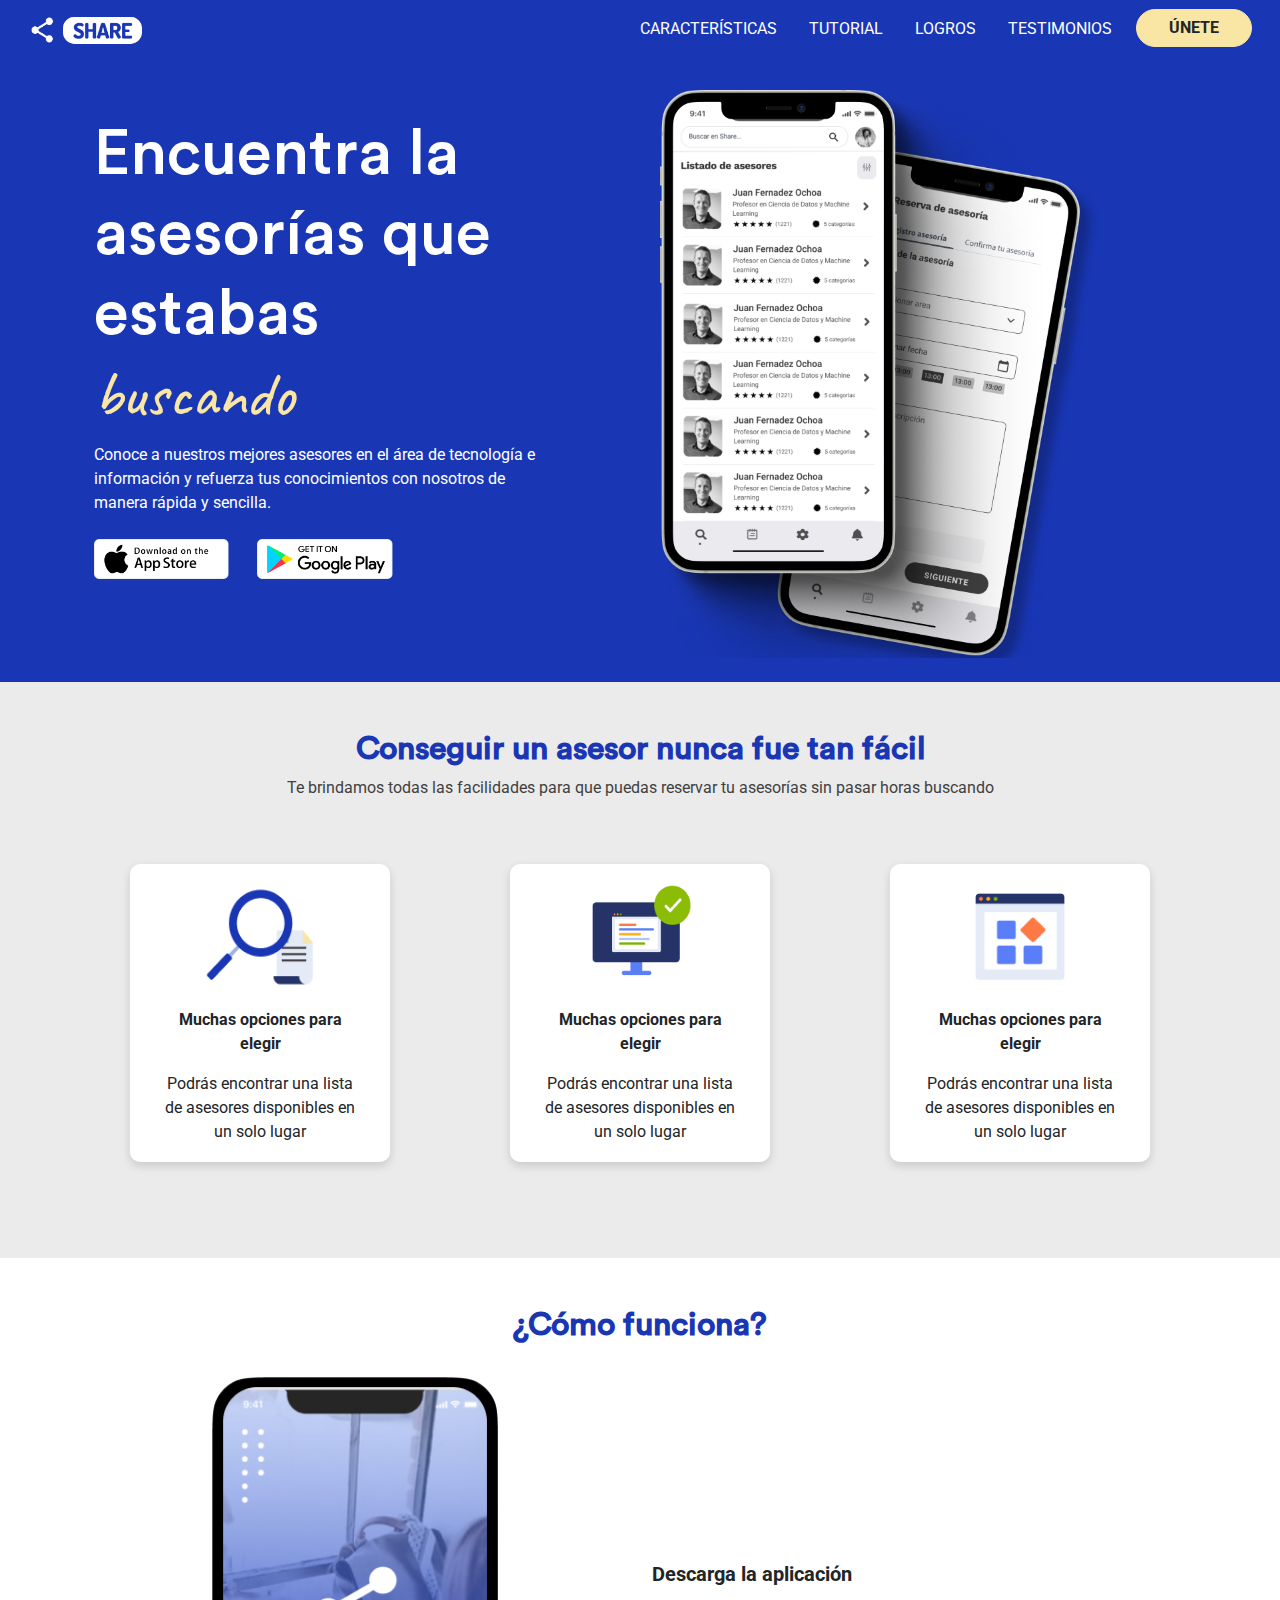
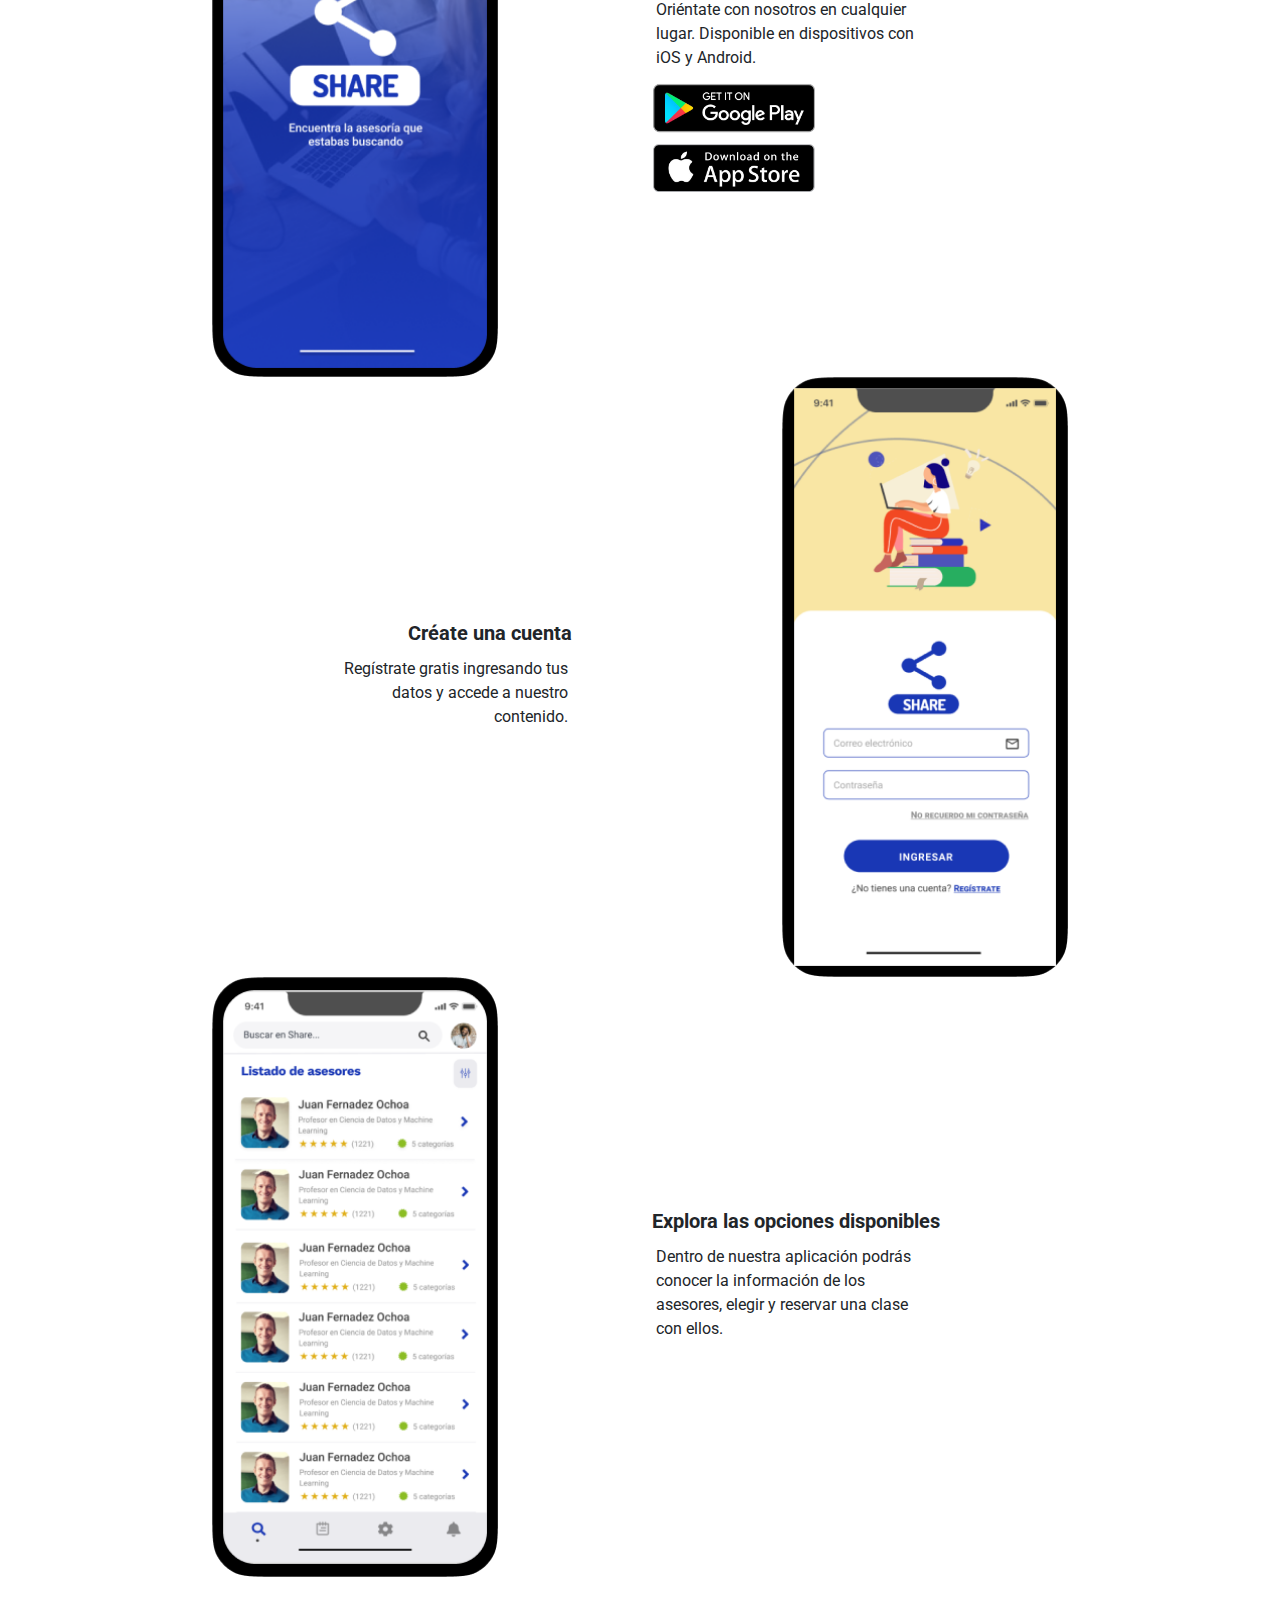
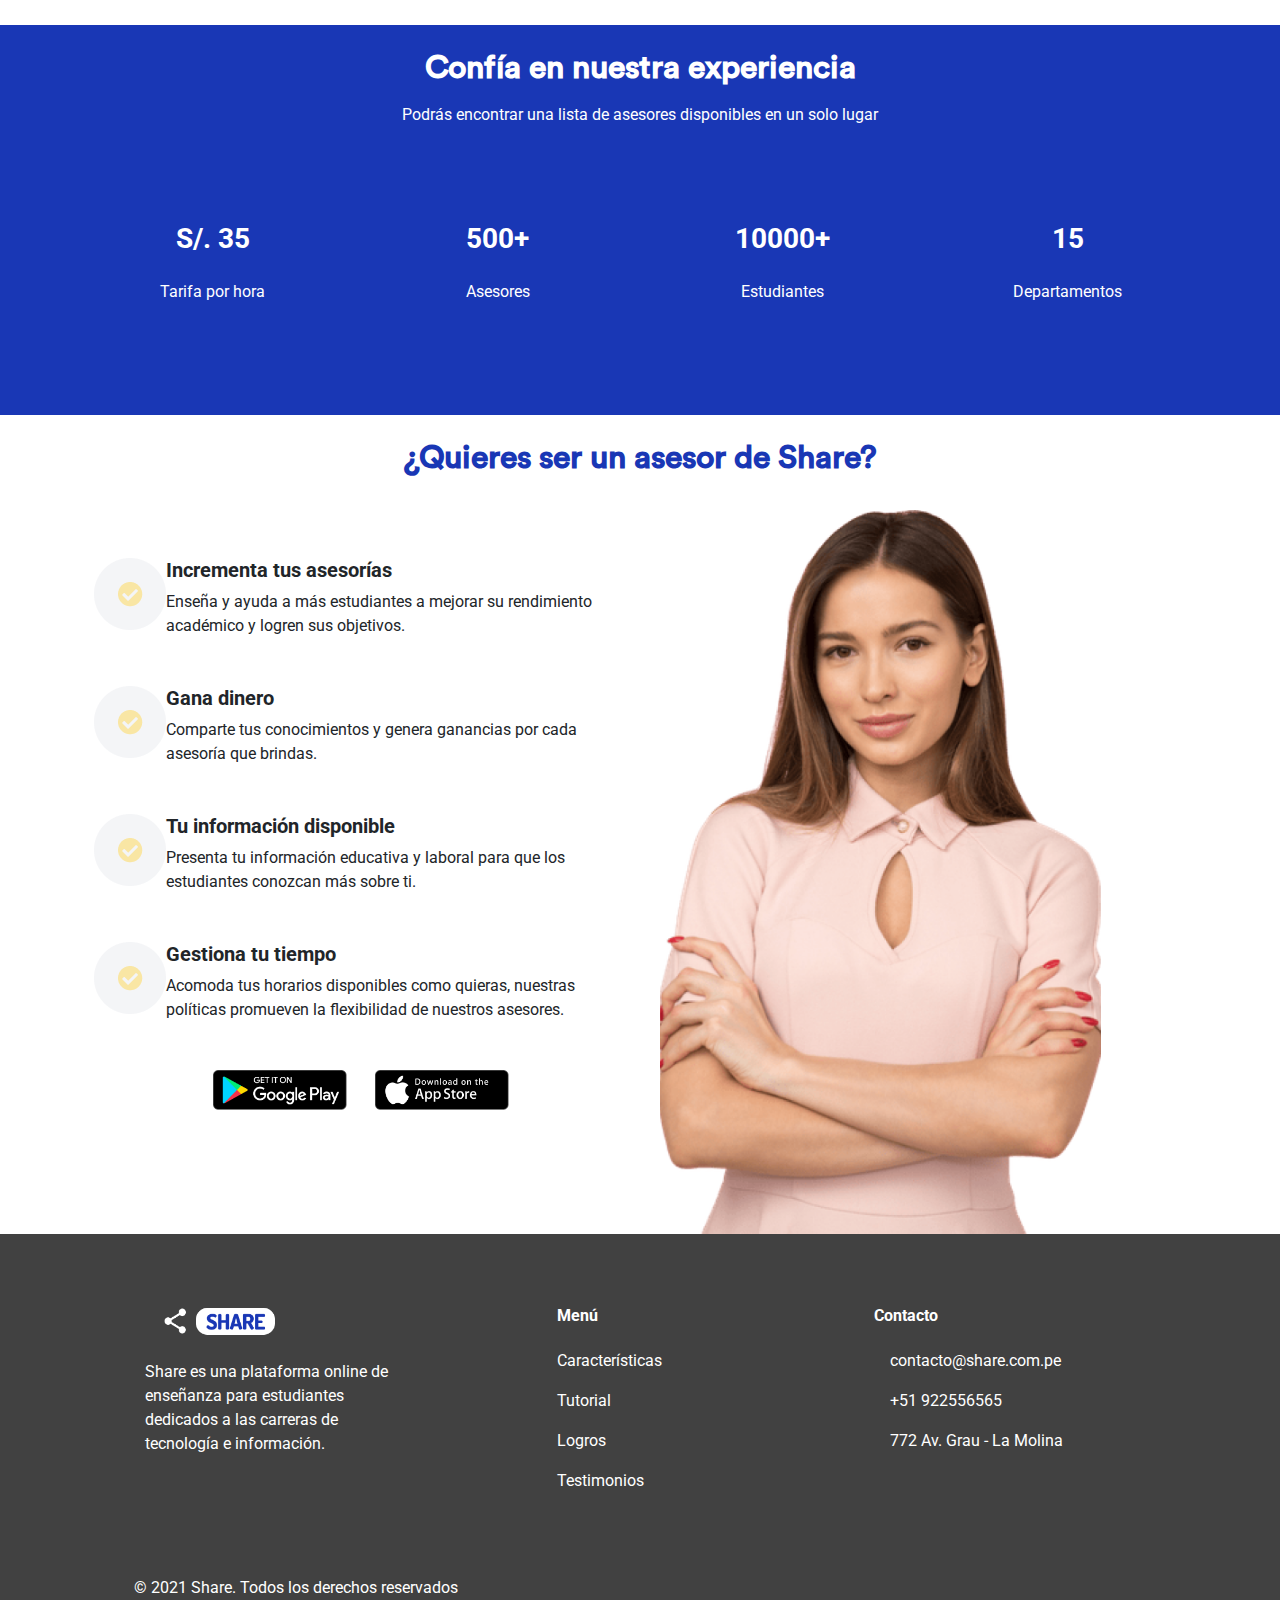
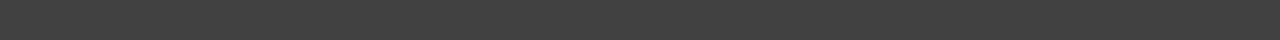
==== commit e2cd4c26: "fixed logo and padding footer" ====
--- a/index.html
+++ b/index.html
@@ -14,7 +14,7 @@
             <nav class="navbar navbar-expand-md navbar-dark bg-primary">
                 <div class="container-fluid">
                     <a class="navbar-brand" href="#">
-                        <img src="/img/white-logo.png" alt="logo-share" height="30" />
+                        <img src="./img/white-logo.png" alt="logo-share" height="30" />
                     </a>
                     <button
                         class="navbar-toggler"
@@ -257,11 +257,11 @@
                 </div>
             </section>
         </main>
-        <main class="p-4 main-white">
+        <main class="pt-4 pl-4 pr-4 pb-0 main-white">
             <section>
                 <h2 class="secondary-title text-primary text-center">¿Quieres ser un asesor de Share?</h2>
                 <div>
-                    <div class="container mt-2 p-4">
+                    <div class="container mt-2 pt-4 pl-4 pr-4 pb-0 ">
                         <div class="row">
                             <div class="col-lg-6 mt-5">
                                 <img src="./img/CirculoVineta.png" class="rounded float-start" alt="" />
@@ -305,7 +305,7 @@
             </section>
         </main>
         <!-- Footer -->
-        <footer class="text-center text-lg-start bg-dark text-white">
+        <footer class="p-4 text-center text-lg-start bg-dark text-white">
             <!-- Section: Links  -->
             <section class="">
                 <div class="container text-left text-md-start mt-5">
@@ -316,7 +316,7 @@
                             <!-- Content -->
                             <h6 class="text-uppercase fw-bold mb-4">
                                 <i class="fas fa-gem me-3"></i
-                                ><img src="/img/white-logo.png" alt="logo-share" height="30" />
+                                ><img src="./img/white-logo.png" alt="logo-share" height="30" />
                             </h6>
                             <p class="text-left description">
                                 Share es una plataforma online de enseñanza para estudiantes dedicados a las carreras de
@@ -341,14 +341,14 @@
                             </p>
                         </div>
                         <!-- Grid column -->
-                        <!-- Grid column -->
                         <div class="col-md-4 col-lg-3 col-xl-3 mx-auto mb-md-0 mb-4">
                             <!-- Links -->
-                            <h6 class="fw-bold mb-4">Contacto</h6>
-                            <p>
+                            <h6 class="fw-bold mb-4">
+                                Contacto
+                            </h6>
+                             <p>
                                 <i class="bi bi-envelope me-3"></i>
-                                contacto@share.com.pe
-                            </p>
+                                 contacto@share.com.pe</p>
                             <p>
                                 <i class="fas fa-envelope me-3"></i>
                                 +51 922556565
@@ -358,14 +358,15 @@
                         <!-- Grid column -->
                     </div>
                     <!-- Grid row -->
-                </div>
-            </section>
-            <!-- Section: Links  -->
-
+                    <div class="row">
+                        <div class="text-left p-3 footer ml-5" >
+                            © 2021 Share. Todos los derechos reservados
+                        </div>
+                    </div>
+                </div>
+            </section>
             <!-- Copyright -->
-            <div class="text-left p-3" style="background-color: #414141">
-                © 2021 Share. Todos los derechos reservados
-            </div>
+            
             <!-- Copyright -->
         </footer>
         <!-- Footer -->
--- a/css/styles.css
+++ b/css/styles.css
@@ -72,6 +72,10 @@
     background: #414141;
 }
 
+.footer {
+    background-color: #414141;
+}
+
 @media (max-width: 992px) {
     .principal-title{
         font-size: 3rem;
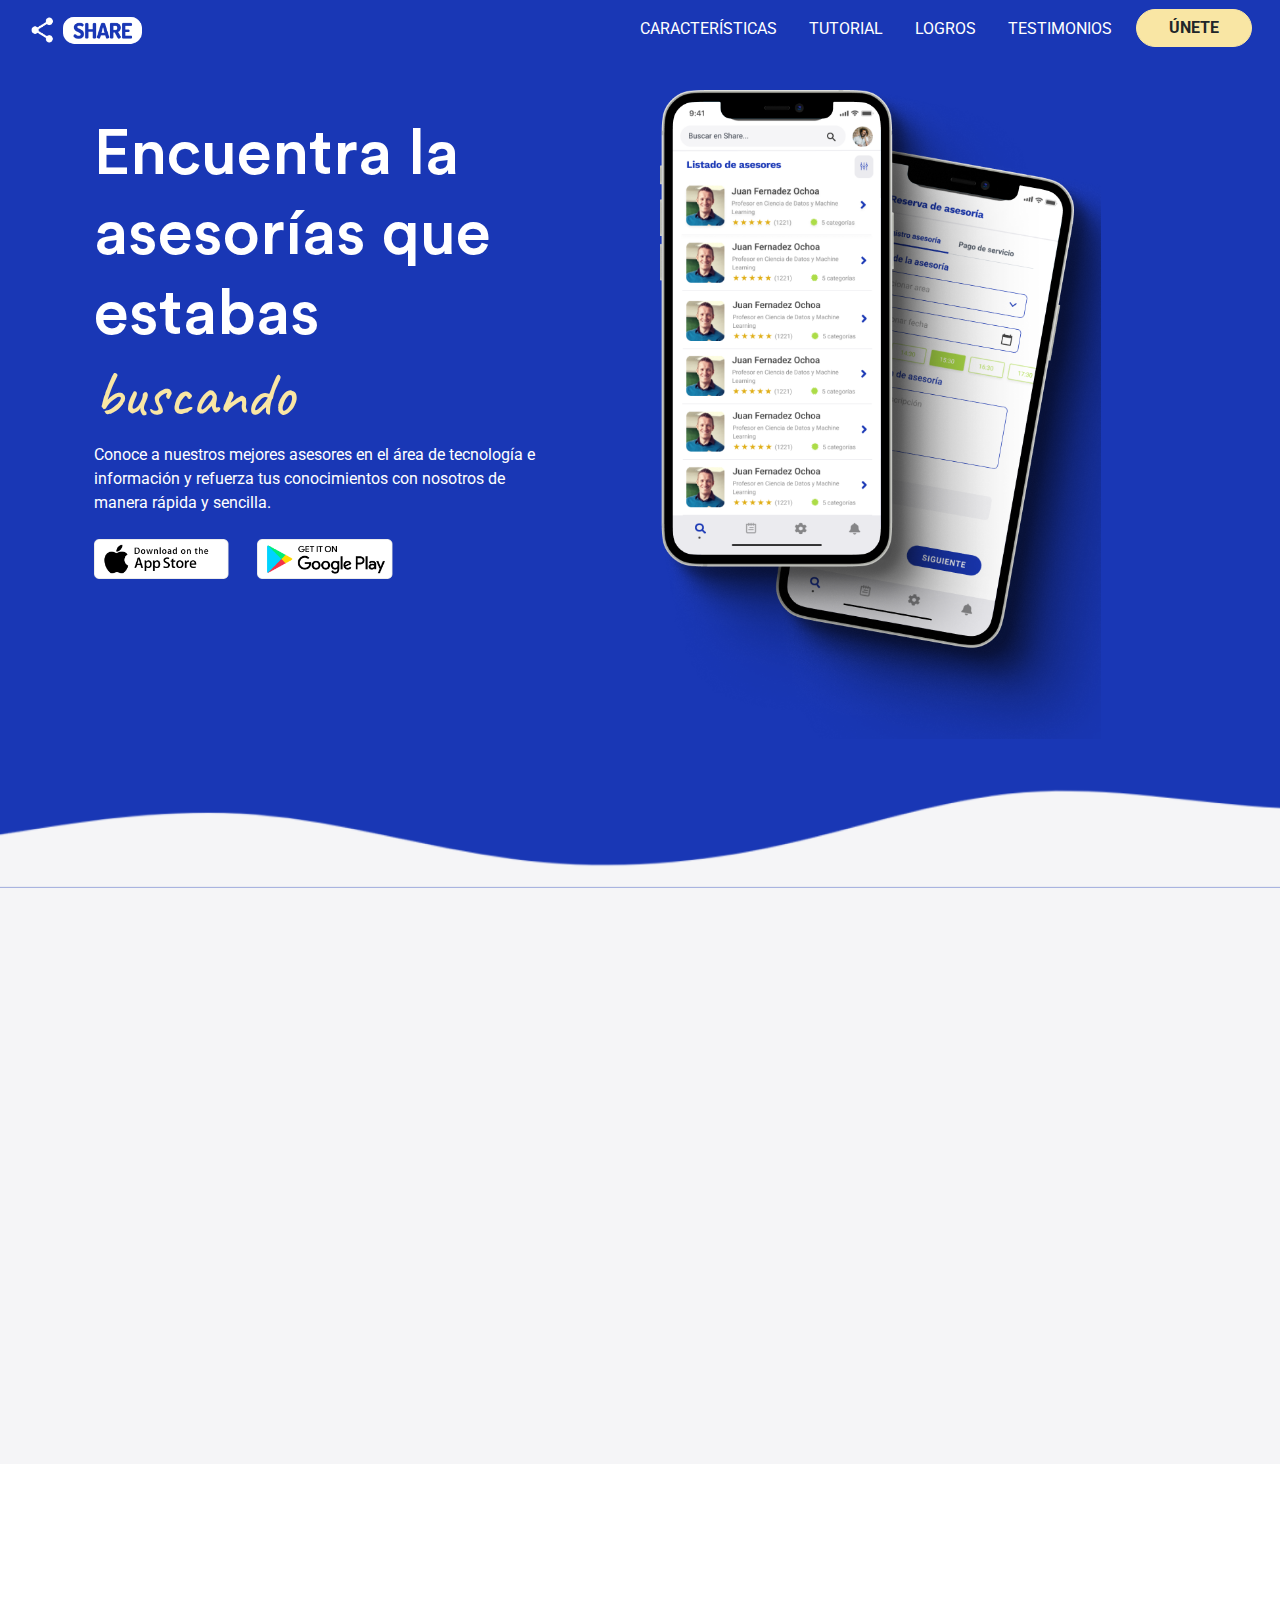
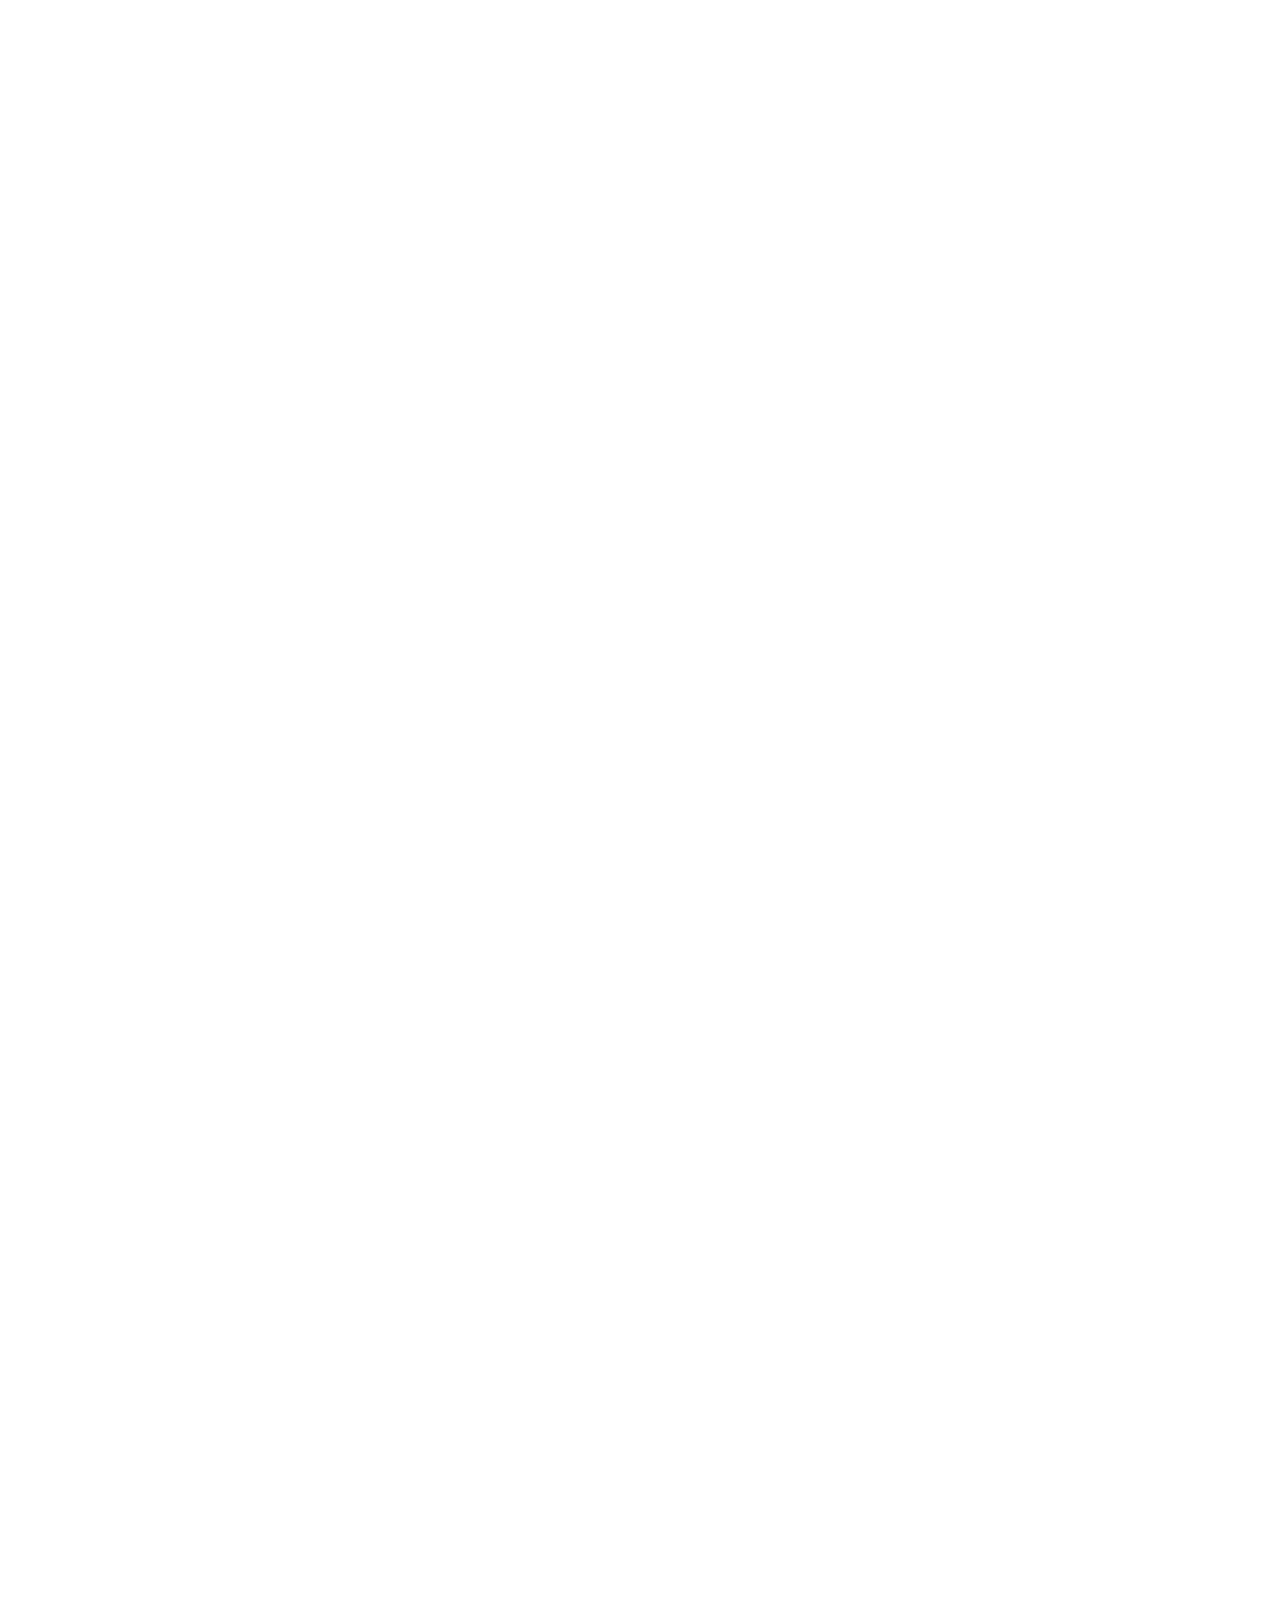
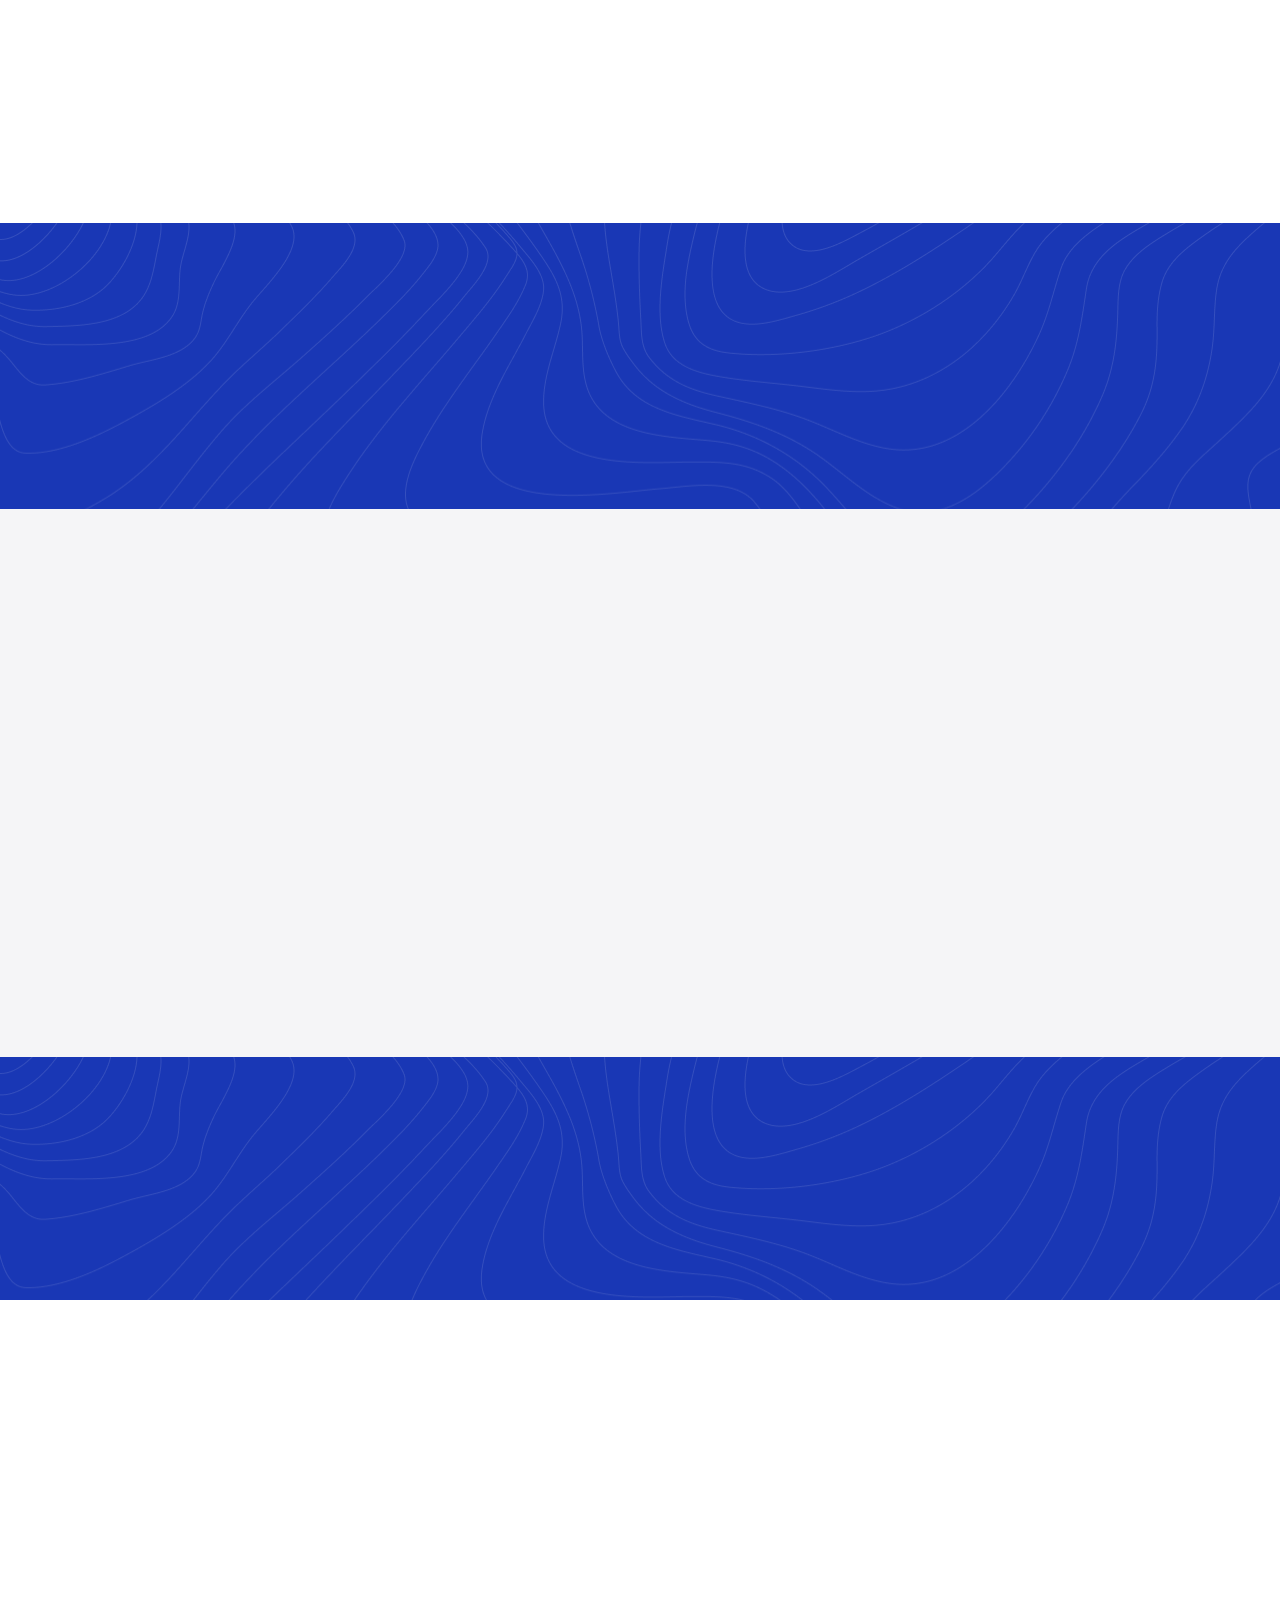
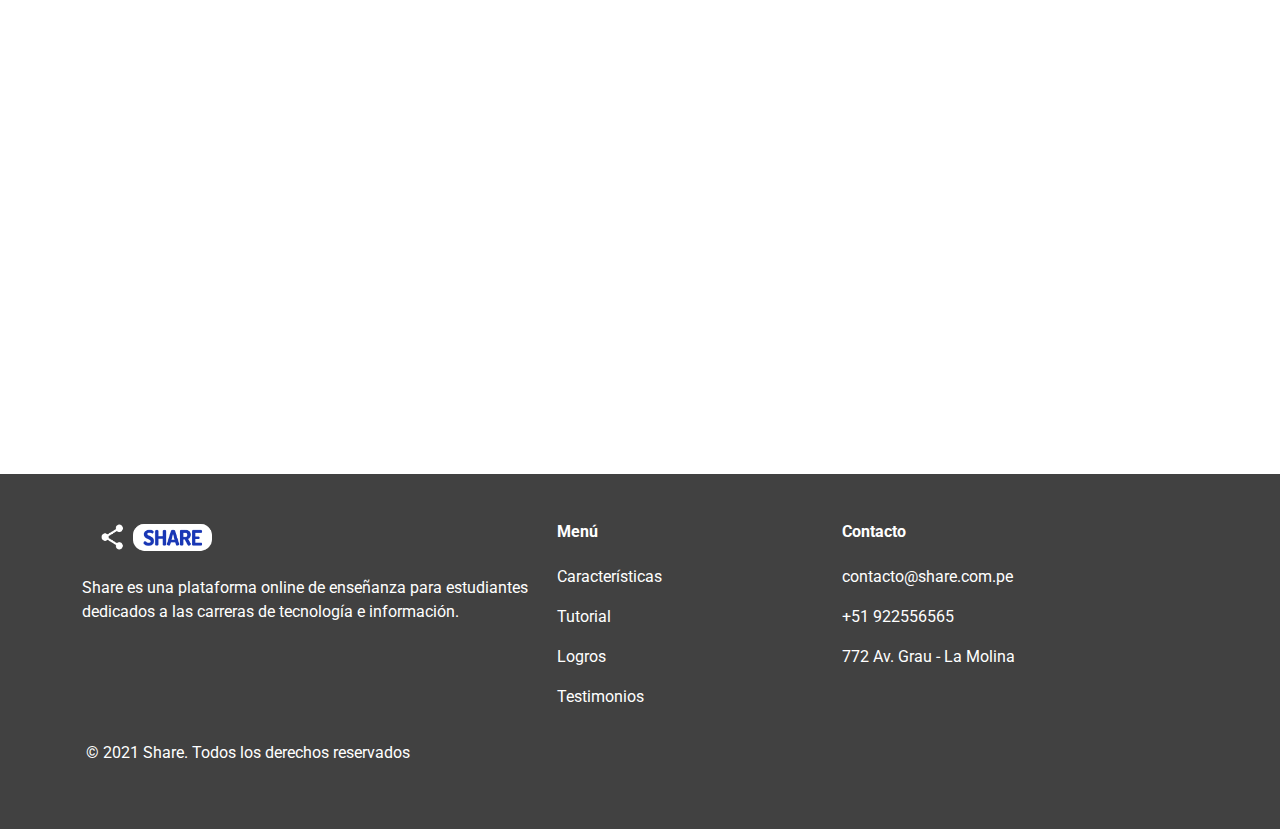
==== commit 63cfede8: "feat: Testimonial" ====
--- a/index.html
+++ b/index.html
@@ -4,18 +4,22 @@
         <meta charset="UTF-8" />
         <meta name="viewport" content="width=device-width, initial-scale=1.0" />
         <link rel="shortcut icon" type="image/jpg" href="./favicon.ico" />
-        <link rel="StyleSheet" type="text/css" href="./css/styles.css" />
         <link rel="stylesheet" href="./css/bootstrap.min.css" />
         <link rel="stylesheet" href="./css/colores.css" />
+        <link rel="StyleSheet" type="text/css" href="./css/styles.css" />
+
         <title>Share</title>
     </head>
     <body>
+        <!--Header-->
         <header class="principal-bg bg-primary">
+            <!--Navbar-->
             <nav class="navbar navbar-expand-md navbar-dark bg-primary">
                 <div class="container-fluid">
                     <a class="navbar-brand" href="#">
-                        <img src="./img/white-logo.png" alt="logo-share" height="30" />
+                        <img src="/img/white-logo.png" alt="logo-share" height="30" />
                     </a>
+                    <!--Navbar:button-collapse-->
                     <button
                         class="navbar-toggler"
                         type="button"
@@ -27,19 +31,20 @@
                     >
                         <span class="navbar-toggler-icon"></span>
                     </button>
+                    <!--Navbar:items-menu-->
                     <div class="collapse navbar-collapse" id="navbarSupportedContent">
                         <ul class="navbar-nav ml-auto mb-2 mb-lg-0">
                             <li class="nav-item ms-3">
-                                <a class="nav-link text-white text-uppercase" href="#">Características</a>
+                                <a class="nav-link text-white text-uppercase" href="#features">Características</a>
                             </li>
                             <li class="nav-item ms-3">
-                                <a class="nav-link text-white text-uppercase" href="#">Tutorial</a>
+                                <a class="nav-link text-white text-uppercase" href="#tutorial">Tutorial</a>
                             </li>
                             <li class="nav-item ms-3">
-                                <a class="nav-link text-white text-uppercase" href="#">Logros</a>
+                                <a class="nav-link text-white text-uppercase" href="#experience">Logros</a>
                             </li>
                             <li class="nav-item ms-3">
-                                <a class="nav-link text-white text-uppercase" href="#">Testimonios</a>
+                                <a class="nav-link text-white text-uppercase" href="#testimonials">Testimonios</a>
                             </li>
                             <li class="nav-item ms-3">
                                 <button
@@ -53,42 +58,44 @@
                     </div>
                 </div>
             </nav>
-            <div>
-                <div class="container mt-2 p-4">
-                    <div class="row">
-                        <div class="col-lg-5 col-md-12 mt-4">
-                            <h1 class="principal-title text-white">
-                                Encuentra la asesorías que estabas
-                                <span class="principal-title--cream text-secondary">buscando</span>
-                            </h1>
-                            <p class="text-white mb-4 principal-message">
-                                Conoce a nuestros mejores asesores en el área de tecnología e información y refuerza tus
-                                conocimientos con nosotros de manera rápida y sencilla.
-                            </p>
-                            <div class="mb-4 principal-message">
-                                <img src="./img/app-store.png" alt="" class="img-fluid principal-img mr-4" />
-                                <img src="./img/google-play.png" alt="" class="img-fluid principal-img" />
-                            </div>
-                        </div>
-                        <div class="col-lg-1 col-md-12"></div>
-                        <div class="col-lg-5 col-md-12 text-center">
-                            <img src="./img/portada-screens.png" alt="" class="img-fluid big-principal-img ms-2" />
-                        </div>
+            <!--Welcome-->
+            <div class="container mt-2 p-4">
+                <div class="row">
+                    <div class="col-lg-5 col-md-12 mt-4 principal-left">
+                        <h1 class="principal-title text-white">
+                            Encuentra la asesorías que estabas
+                            <span class="principal-title--cream text-secondary">buscando</span>
+                        </h1>
+                        <p class="text-white mb-4 principal-message">
+                            Conoce a nuestros mejores asesores en el área de tecnología e información y refuerza tus
+                            conocimientos con nosotros de manera rápida y sencilla.
+                        </p>
+                        <div class="mb-4 principal-message">
+                            <img src="./img/app-store.png" alt="" class="img-fluid principal-img mr-4" />
+                            <img src="./img/google-play.png" alt="" class="img-fluid principal-img" />
+                        </div>
+                    </div>
+                    <div class="col-lg-1 col-md-12"></div>
+                    <div class="col-lg-5 col-md-12 text-center">
+                        <img src="./img/portada-screens.png" alt="" class="img-fluid big-principal-img ms-2" />
                     </div>
                 </div>
             </div>
+            <!--Wave-->
+            <div class="wave" id="features"></div>
         </header>
-        <main class="p-5 main">
-            <section>
+        <main class="main">
+            <!--Features-->
+            <section class="features animated p-5">
                 <h2 class="secondary-title text-primary text-center">Conseguir un asesor nunca fue tan fácil</h2>
                 <p class="text-dark text-center">
                     Te brindamos todas las facilidades para que puedas reservar tu asesorías sin pasar horas buscando
                 </p>
                 <div class="container">
                     <div class="row">
-                        <div class="col-lg-4 col-md-124">
+                        <div class="col-lg-4 col-md-12">
                             <div class="d-flex flex-column justify-content-center p-xs-3 p-xl-5">
-                                <div class="feature-item">
+                                <div class="feature-item animated">
                                     <div class="p-2 text-center">
                                         <img src="./img/feature1.png" alt="" class="img-fluid feature-img" />
                                     </div>
@@ -99,7 +106,7 @@
                                 </div>
                             </div>
                         </div>
-                        <div class="col-lg-4 col-md-124">
+                        <div class="col-lg-4 col-md-12">
                             <div class="d-flex flex-column justify-content-center p-xs-3 p-xl-5">
                                 <div class="feature-item">
                                     <div class="p-2 text-center">
@@ -112,9 +119,9 @@
                                 </div>
                             </div>
                         </div>
-                        <div class="col-lg-4 col-md-124">
+                        <div class="col-lg-4 col-md-12">
                             <div class="d-flex flex-column justify-content-center p-xs-3 p-xl-5">
-                                <div class="feature-item">
+                                <div class="feature-item animated">
                                     <div class="p-2 text-center">
                                         <img src="./img/feature3.png" alt="" class="img-fluid feature-img" />
                                     </div>
@@ -128,203 +135,387 @@
                     </div>
                 </div>
             </section>
-        </main>
-        <main class="p-4 main-white">
-            <section class="mt-4 mb-4">
-                <h2 class="secondary-title text-primary text-center pb-4">¿Cómo funciona?</h2>
-                <div class="container">
-                    <div class="row">
-                        <div class="col">
+            <!--How It Works-->
+            <section class="how p-5" id="tutorial">
+                <h2 class="secondary-title text-primary text-center mb-4 animated">¿Cómo funciona?</h2>
+                <div class="row animated">
+                    <div class="col">
+                        <div class="d-flex flex-column justify-content-center">
+                            <div>
+                                <div class="app-example-app-right">
+                                    <img src="./img/example-app-main.png" alt="" class="example-app img-fluid" />
+                                    <img
+                                        src="./img/example-app-main-reduced.png"
+                                        alt=""
+                                        class="example-app-reduced img-fluid"
+                                    />
+                                </div>
+                            </div>
+                        </div>
+                    </div>
+                    <div class="col d-flex align-items-center">
+                        <div class="d-flex flex-column justify-content-center">
+                            <div class="col d-flex flex-column align-items-start">
+                                <div class="text-left fw-bold h5">Descarga la aplicación</div>
+                                <div class="p-1 text-left legend">
+                                    Oriéntate con nosotros en cualquier lugar. Disponible en dispositivos con iOS y
+                                    Android.
+                                </div>
+                                <div class="pt-2">
+                                    <img src="./img/AppstoreGoogle.png" alt="" class="feature-img" />
+                                </div>
+                            </div>
+                        </div>
+                    </div>
+                </div>
+                <div class="row animated">
+                    <div class="col d-flex align-items-center">
+                        <div class="d-flex flex-column justify-content-center">
+                            <div class="col d-flex flex-column align-items-end">
+                                <div class="text-center fw-bold h5">Créate una cuenta</div>
+                                <div class="p-1 text-right legend">
+                                    Regístrate gratis ingresando tus datos y accede a nuestro contenido.
+                                </div>
+                            </div>
+                        </div>
+                    </div>
+                    <div class="col">
+                        <div class="d-flex flex-column justify-content-center">
+                            <div>
+                                <div class="app-example-app-right">
+                                    <img src="./img/example-app-login.png" alt="" class="example-app img-fluid" />
+                                    <img
+                                        src="./img/example-app-login-reduced.png"
+                                        alt=""
+                                        class="example-app-reduced img-fluid"
+                                    />
+                                </div>
+                            </div>
+                        </div>
+                    </div>
+                </div>
+                <div class="row animated">
+                    <div class="col">
+                        <div class="d-flex flex-column justify-content-center">
+                            <div>
+                                <div class="app-example-app-right">
+                                    <img src="./img/example-app-list.png" alt="" class="example-app img-fluid" />
+                                    <img
+                                        src="./img/example-app-list-reduced.png"
+                                        alt=""
+                                        class="example-app-reduced img-fluid"
+                                    />
+                                </div>
+                            </div>
+                        </div>
+                    </div>
+                    <div class="col d-flex align-items-center">
+                        <div class="d-flex flex-column justify-content-center">
+                            <div class="col d-flex flex-column align-items-start">
+                                <div class="text-left fw-bold h5">Explora las opciones disponibles</div>
+                                <div class="p-1 text-left legend">
+                                    Dentro de nuestra aplicación podrás conocer la información de los asesores, elegir y
+                                    reservar una clase con ellos.
+                                </div>
+                            </div>
+                        </div>
+                    </div>
+                </div>
+            </section>
+            <!--Experience-->
+            <section class="experience p-5" id="experience">
+                <h2 class="secondary-title text-center text-white animated">Confía en nuestra experiencia</h2>
+                <div class="text-white text-center animated">
+                    Podrás encontrar una lista de asesores disponibles en un solo lugar
+                </div>
+                <div class="container animated">
+                    <div class="row mt-4">
+                        <div class="col-6 col-sm-6 col-lg-3 animated">
                             <div class="d-flex flex-column justify-content-center">
-                                <div>
-                                    <div class="app-example-app-right">
-                                        <img src="./img/example-app-main.png" alt="" class="example-app img-fluid" />
-                                    </div>
-                                </div>
-                            </div>
-                        </div>
-                        <div class="col d-flex align-items-center">
+                                <div
+                                    class="
+                                        description
+                                        border-end
+                                        d-flex
+                                        flex-column
+                                        justify-content-center
+                                        align-items-center
+                                    "
+                                >
+                                    <div>
+                                        <div class="text-center h3 fw-bold text-white number">S/. 35</div>
+                                        <div class="p-1 text-center text-white">Tarifa por hora</div>
+                                    </div>
+                                </div>
+                            </div>
+                        </div>
+                        <div class="col-6 col-sm-6 col-lg-3">
                             <div class="d-flex flex-column justify-content-center">
-                                <div class="col d-flex flex-column align-items-start">
-                                    <div class="text-left fw-bold h5">Descarga la aplicación</div>
-                                    <div class="p-1 text-left legend">
-                                        Oriéntate con nosotros en cualquier lugar. Disponible en dispositivos con iOS y
-                                        Android.
-                                    </div>
-                                    <div class="pt-2">
-                                        <img src="./img/AppstoreGoogle.png" alt="" class="feature-img" />
-                                    </div>
-                                </div>
-                            </div>
-                        </div>
-                    </div>
-                    <div class="row">
-                        <div class="col d-flex align-items-center">
+                                <div
+                                    class="
+                                        description
+                                        border-end
+                                        d-flex
+                                        flex-column
+                                        justify-content-center
+                                        align-items-center
+                                    "
+                                >
+                                    <div>
+                                        <div class="text-center h3 fw-bold text-white number">500+</div>
+                                        <div class="p-1 text-center text-white">Asesores</div>
+                                    </div>
+                                </div>
+                            </div>
+                        </div>
+
+                        <div class="col-6 col-sm-6 col-lg-3 animated">
                             <div class="d-flex flex-column justify-content-center">
-                                <div class="col d-flex flex-column align-items-end">
-                                    <div class="text-center fw-bold h5">Créate una cuenta</div>
-                                    <div class="p-1 text-right legend">
-                                        Regístrate gratis ingresando tus datos y accede a nuestro contenido.
-                                    </div>
-                                </div>
-                            </div>
-                        </div>
-                        <div class="col">
+                                <div
+                                    class="
+                                        description
+                                        border-end
+                                        d-flex
+                                        flex-column
+                                        justify-content-center
+                                        align-items-center
+                                    "
+                                >
+                                    <div>
+                                        <div class="text-center h3 fw-bold text-white number">10000+</div>
+                                        <div class="p-1 text-center text-white">Estudiantes</div>
+                                    </div>
+                                </div>
+                            </div>
+                        </div>
+                        <div class="col-6 col-sm-6 col-lg-3">
                             <div class="d-flex flex-column justify-content-center">
-                                <div>
-                                    <div class="app-example-app-right">
-                                        <img src="./img/example-app-login.png" alt="" class="example-app img-fluid" />
-                                    </div>
-                                </div>
-                            </div>
-                        </div>
-                    </div>
-                    <div class="row">
-                        <div class="col">
-                            <div class="d-flex flex-column justify-content-center">
-                                <div>
-                                    <div class="app-example-app-right">
-                                        <img src="./img/example-app-list.png" alt="" class="example-app img-fluid" />
-                                    </div>
-                                </div>
-                            </div>
-                        </div>
-                        <div class="col d-flex align-items-center">
-                            <div class="d-flex flex-column justify-content-center">
-                                <div class="col d-flex flex-column align-items-start">
-                                    <div class="text-left fw-bold h5">Explora las opciones disponibles</div>
-                                    <div class="p-1 text-left legend">
-                                        Dentro de nuestra aplicación podrás conocer la información de los asesores,
-                                        elegir y reservar una clase con ellos.
-                                    </div>
-                                </div>
-                            </div>
-                        </div>
-                    </div>
-                </div>
-            </section>
-        </main>
-        <main class="p-4 second-section">
-            <section>
-                <h2 class="secondary-title text-center text-white">Confía en nuestra experiencia</h2>
-                <div class="p-2 text-white text-center">
-                    Podrás encontrar una lista de asesores disponibles en un solo lugar
-                </div>
-                <div class="container">
-                    <div class="row">
-                        <div class="col-6 col-sm-6 col-lg-3">
-                            <div class="d-flex flex-column justify-content-center p-xs-3 p-xl-5">
                                 <div class="description d-flex flex-column justify-content-center align-items-center">
                                     <div>
-                                        <div class="p-2 text-center h3 fw-bold text-white">S/. 35</div>
-                                        <div class="p-2 text-center text-white">Tarifa por hora</div>
-                                    </div>
-                                </div>
-                            </div>
-                        </div>
-                        <div class="col-6 col-sm-6 col-lg-3">
-                            <div class="d-flex flex-column justify-content-center p-xs-3 p-xl-5">
-                                <div class="description d-flex flex-column justify-content-center align-items-center">
-                                    <div>
-                                        <div class="p-2 text-center h3 fw-bold text-white">500+</div>
-                                        <div class="p-2 text-center text-white">Asesores</div>
-                                    </div>
-                                </div>
-                            </div>
-                        </div>
-
-                        <div class="col-6 col-sm-6 col-lg-3">
-                            <div class="d-flex flex-column justify-content-center p-xs-3 p-xl-5">
-                                <div class="description d-flex flex-column justify-content-center align-items-center">
-                                    <div>
-                                        <div class="p-2 text-center h3 fw-bold text-white">10000+</div>
-                                        <div class="p-2 text-center text-white">Estudiantes</div>
-                                    </div>
-                                </div>
-                            </div>
-                        </div>
-                        <div class="col-6 col-sm-6 col-lg-3">
-                            <div class="d-flex flex-column justify-content-center p-xs-3 p-xl-5">
-                                <div class="description d-flex flex-column justify-content-center align-items-center">
-                                    <div>
-                                        <div class="p-2 text-center h3 fw-bold text-white">15</div>
-                                        <div class="p-2 text-center text-white">Departamentos</div>
-                                    </div>
-                                </div>
-                            </div>
-                        </div>
-                    </div>
-                </div>
-            </section>
-        </main>
-        <main class="pt-4 pl-4 pr-4 pb-0 main-white">
-            <section>
-                <h2 class="secondary-title text-primary text-center">¿Quieres ser un asesor de Share?</h2>
-                <div>
-                    <div class="container mt-2 pt-4 pl-4 pr-4 pb-0 ">
-                        <div class="row">
-                            <div class="col-lg-6 mt-5">
-                                <img src="./img/CirculoVineta.png" class="rounded float-start" alt="" />
-                                <div class="ml-sm-5 text-xxl-start">
+                                        <div class="text-center h3 fw-bold text-white number">15</div>
+                                        <div class="p-1 text-center text-white">Departamentos</div>
+                                    </div>
+                                </div>
+                            </div>
+                        </div>
+                    </div>
+                </div>
+            </section>
+            <!--Testimonial-->
+            <section class="testimonials py-5" id="testimonials">
+                <h2 class="secondary-title text-primary text-center animated">Testimonios</h2>
+                <p class="text-dark text-center animated">Mira lo que nuestros clientes hablan de nosotros</p>
+                <div
+                    id="carouselExampleDark"
+                    data-bs-ride="carousel"
+                    class="mt-4 testimonials-clean carousel carousel-dark slide animated"
+                >
+                    <div class="container carousel-inner">
+                        <div class="container carousel-inner">
+                            <div class="row people carousel-item active">
+                                <div class="col-md-12 col-lg-4 item">
+                                    <div class="box">
+                                        <p class="text-dark fw-bold">Rápido y eficiente</p>
+                                        <p class="">Pude realizar una reserva en poco tiempo y sin complicaciones.</p>
+                                    </div>
+                                    <div class="author">
+                                        <img class="rounded-circle" src="./img/person.png" />
+                                        <h5 class="name">José Cooper</h5>
+                                        <p class="title">Estudiante de UPC</p>
+                                    </div>
+                                </div>
+                                <div class="col-md-12 col-lg-4 item">
+                                    <div class="box">
+                                        <p class="text-dark fw-bold">Mejor servicio</p>
+                                        <p class="">
+                                            Cumplió mis expectativas, la mejor plataforma de asesorías virtual.
+                                        </p>
+                                    </div>
+                                    <div class="author">
+                                        <img class="rounded-circle" src="./img/person.png" />
+                                        <h5 class="name">José Cooper</h5>
+                                        <p class="title">Estudiante de UPC</p>
+                                    </div>
+                                </div>
+                                <div class="col-md-12 col-lg-4 item">
+                                    <div class="box">
+                                        <p class="text-dark fw-bold">Buenos docentes</p>
+                                        <p class="">
+                                            Gran variedad de asesores que me ayudaron bastante en mi rendimiento
+                                            académico.
+                                        </p>
+                                    </div>
+                                    <div class="author">
+                                        <img class="rounded-circle" src="./img/person.png" />
+                                        <h5 class="name">José Cooper</h5>
+                                        <p class="title">Estudiante de UPC</p>
+                                    </div>
+                                </div>
+                            </div>
+                            <div class="row people carousel-item">
+                                <div class="col-md-12 col-lg-4 item">
+                                    <div class="box">
+                                        <p class="text-dark fw-bold">Rápido y eficiente</p>
+                                        <p class="">Pude realizar una reserva en poco tiempo y sin complicaciones.</p>
+                                    </div>
+                                    <div class="author">
+                                        <img class="rounded-circle" src="./img/person.png" />
+                                        <h5 class="name">José Cooper</h5>
+                                        <p class="title">Estudiante de UPC</p>
+                                    </div>
+                                </div>
+                                <div class="col-md-12 col-lg-4 item">
+                                    <div class="box">
+                                        <p class="text-dark fw-bold">Mejor servicio</p>
+                                        <p class="">
+                                            Cumplió mis expectativas, la mejor plataforma de asesorías virtual.
+                                        </p>
+                                    </div>
+                                    <div class="author">
+                                        <img class="rounded-circle" src="./img/person.png" />
+                                        <h5 class="name">José Cooper</h5>
+                                        <p class="title">Estudiante de UPC</p>
+                                    </div>
+                                </div>
+                                <div class="col-md-12 col-lg-4 item">
+                                    <div class="box">
+                                        <p class="text-dark fw-bold">Buenos docentes</p>
+                                        <p class="">
+                                            Gran variedad de asesores que me ayudaron bastante en mi rendimiento
+                                            académico.
+                                        </p>
+                                    </div>
+                                    <div class="author">
+                                        <img class="rounded-circle" src="./img/person.png" />
+                                        <h5 class="name">José Cooper</h5>
+                                        <p class="title">Estudiante de UPC</p>
+                                    </div>
+                                </div>
+                            </div>
+                        </div>
+                        <button
+                            class="carousel-control-prev"
+                            type="button"
+                            data-bs-target="#carouselExampleDark"
+                            data-bs-slide="prev"
+                        >
+                            <span class="carousel-control-prev-icon" aria-hidden="true"></span>
+                            <span class="visually-hidden">Previous</span>
+                        </button>
+                        <button
+                            class="carousel-control-next"
+                            type="button"
+                            data-bs-target="#carouselExampleDark"
+                            data-bs-slide="next"
+                        >
+                            <span class="carousel-control-next-icon" aria-hidden="true"></span>
+                            <span class="visually-hidden">Next</span>
+                        </button>
+                    </div>
+                </div>
+            </section>
+            <!--Email-->
+            <section class="email p-5" >
+                <div class="container animated email-container">
+                    <div class="row">
+                      <div class="col animated text-center">
+                        <img src="./img/email.png" />
+                      </div>
+                      <div class="col animated">
+                        <h3 class="secondary-title text-white text-center animated">Suscríbete para más novedades</h3>
+                        <div class="input-group mb-3 mt-3">
+                            <input type="text" class="form-control" placeholder="Ingresa tu email" aria-label="Ingresa tu email" aria-describedby="button-email">
+                            <button class="btn btn-dark" type="button" id="button-email">Suscríbete</button>
+                          </div>
+                      </div>
+                    </div>
+                  </div>
+            </section>
+            <!--Asesor-->
+            <section class="px-5 pt-5 bg-white">
+                <h2 class="secondary-title text-primary text-center animated">¿Quieres ser un asesor de Share?</h2>
+                <div class="container mt-2">
+                    <div class="row">
+                        <div class="col-md-6 mt-5 animated">
+                            <div class="row mb-4">
+                                <div class="col-auto">
+                                    <img src="./img/CirculoVineta.png" class="rounded float-start" alt="" />
+                                </div>
+                                <div class="col">
                                     <p class="fw-bold h5">Incrementa tus asesorías</p>
-                                </div>
-                                <p>
-                                    Enseña y ayuda a más estudiantes a mejorar su rendimiento académico y logren sus
-                                    objetivos.
-                                </p>
-                                <div class="mt-5"></div>
-                                <img src="./img/CirculoVineta.png" class="rounded float-start" alt="..." />
-                                <p class="fw-bold h5">Gana dinero</p>
-                                <p>Comparte tus conocimientos y genera ganancias por cada asesoría que brindas.</p>
-                                <div class="mt-5"></div>
-                                <img src="./img/CirculoVineta.png" class="rounded float-start" alt="..." />
-                                <p class="fw-bold h5">Tu información disponible</p>
-                                <p>
-                                    Presenta tu información educativa y laboral para que los estudiantes conozcan más
-                                    sobre ti.
-                                </p>
-                                <div class="mt-5"></div>
-                                <img src="./img/CirculoVineta.png" class="rounded float-start" alt="..." />
-                                <p class="fw-bold h5">Gestiona tu tiempo</p>
-                                <p>
-                                    Acomoda tus horarios disponibles como quieras, nuestras políticas promueven la
-                                    flexibilidad de nuestros asesores.
-                                </p>
-                                <div class="mt-lg-5"></div>
-                                <div class="mb-4 text-lg-center">
-                                    <img src="./img/Google_Play.png" alt="" class="img-fluid principal-img mr-4" />
-                                    <img src="./img/App_Store.png" alt="" class="img-fluid principal-img" />
-                                </div>
-                            </div>
-                            <div class="col-lg-5 col-md-12 text-right">
-                                <img src="./img/PersonaShare.png" alt="" class="img-fluid big-principal-img ms-2" />
-                            </div>
+                                    <p class="mb-0">
+                                        Enseña y ayuda a más estudiantes a mejorar su rendimiento académico y logren sus
+                                        objetivos.
+                                    </p>
+                                </div>
+                            </div>
+                            <div class="row mb-4">
+                                <div class="col-auto">
+                                    <img src="./img/CirculoVineta.png" class="rounded float-start" alt="..." />
+                                </div>
+                                <div class="col">
+                                    <p class="fw-bold h5">Gana dinero</p>
+                                    <p class="mb-0">
+                                        Comparte tus conocimientos y genera ganancias por cada asesoría que brindas.
+                                    </p>
+                                </div>
+                            </div>
+                            <div class="row mb-4">
+                                <div class="col-auto">
+                                    <img src="./img/CirculoVineta.png" class="rounded float-start" alt="..." />
+                                </div>
+                                <div class="col">
+                                    <p class="fw-bold h5">Tu información disponible</p>
+                                    <p class="mb-0">
+                                        Presenta tu información educativa y laboral para que los estudiantes conozcan
+                                        más sobre ti.
+                                    </p>
+                                </div>
+                            </div>
+                            <div class="row mb-4">
+                                <div class="col-auto">
+                                    <img src="./img/CirculoVineta.png" class="rounded float-start" alt="..." />
+                                </div>
+                                <div class="col">
+                                    <p class="fw-bold h5">Gestiona tu tiempo</p>
+                                    <p class="mb-0">
+                                        Acomoda tus horarios disponibles como quieras, nuestras políticas promueven la
+                                        flexibilidad de nuestros asesores.
+                                    </p>
+                                </div>
+                            </div>
+                            <div class="mt-lg-5"></div>
+                            <div class="mb-4 d-flex justify-content-center">
+                                <img src="./img/Google_Play.png" alt="" class="img-fluid principal-img mr-4" />
+                                <img src="./img/App_Store.png" alt="" class="img-fluid principal-img" />
+                            </div>
+                        </div>
+                        <div class="col-md-6 text-right animated">
+                            <img src="./img/PersonaShare.png" alt="" class="img-fluid ms-2 d-none d-md-block" />
                         </div>
                     </div>
                 </div>
             </section>
         </main>
         <!-- Footer -->
-        <footer class="p-4 text-center text-lg-start bg-dark text-white">
+        <footer class="text-center text-lg-start bg-dark text-white p-5">
             <!-- Section: Links  -->
             <section class="">
-                <div class="container text-left text-md-start mt-5">
+                <div class="container text-left text-md-start">
                     <!-- Grid row -->
-                    <div class="row mt-3">
-                        <!-- Grid column -->
-                        <div class="col-md-3 col-lg-4 col-xl-3 mx-auto mb-4">
+                    <div class="row">
+                        <div class="col-md-5">
                             <!-- Content -->
                             <h6 class="text-uppercase fw-bold mb-4">
                                 <i class="fas fa-gem me-3"></i
-                                ><img src="./img/white-logo.png" alt="logo-share" height="30" />
+                                ><img src="/img/white-logo.png" alt="logo-share" height="30" />
                             </h6>
                             <p class="text-left description">
                                 Share es una plataforma online de enseñanza para estudiantes dedicados a las carreras de
                                 tecnología e información.
                             </p>
                         </div>
-
-                        <div class="col-md-2 col-lg-2 col-xl-2 mx-auto">
+                        <div class="col-md-3">
                             <!-- Links -->
                             <h6 class="text-left fw-bold mb-4">Menú</h6>
                             <p>
@@ -340,36 +531,25 @@
                                 <a href="#!" class="text-reset">Testimonios</a>
                             </p>
                         </div>
-                        <!-- Grid column -->
-                        <div class="col-md-4 col-lg-3 col-xl-3 mx-auto mb-md-0 mb-4">
+                        <div class="col-md-4">
                             <!-- Links -->
-                            <h6 class="fw-bold mb-4">
-                                Contacto
-                            </h6>
-                             <p>
-                                <i class="bi bi-envelope me-3"></i>
-                                 contacto@share.com.pe</p>
-                            <p>
-                                <i class="fas fa-envelope me-3"></i>
-                                +51 922556565
-                            </p>
-                            <p><i class="fas fa-phone me-3"></i> 772 Av. Grau - La Molina</p>
-                        </div>
-                        <!-- Grid column -->
+                            <h6 class="fw-bold mb-4">Contacto</h6>
+                            <p>contacto@share.com.pe</p>
+                            <p>+51 922556565</p>
+                            <p>772 Av. Grau - La Molina</p>
+                        </div>
+                        <!-- Copyright -->
+                        <div class="col-xs-12 text-left p-3" style="background-color: #414141">
+                            © 2021 Share. Todos los derechos reservados
+                        </div>
+                        <!-- Copyright -->
                     </div>
                     <!-- Grid row -->
-                    <div class="row">
-                        <div class="text-left p-3 footer ml-5" >
-                            © 2021 Share. Todos los derechos reservados
-                        </div>
-                    </div>
-                </div>
-            </section>
-            <!-- Copyright -->
-            
-            <!-- Copyright -->
+                </div>
+            </section>
         </footer>
         <!-- Footer -->
         <script src="./js/bootstrap.bundle.min.js"></script>
+        <script src="./js/index.js"></script>
     </body>
 </html>
--- a/css/styles.css
+++ b/css/styles.css
@@ -5,15 +5,83 @@
     url('./../fonts/CircularStd-Bold.ttf')
 }
 
+html{
+    scroll-behavior: smooth;
+}
+
+.principal-left{
+    animation:show-above 1s ease-in-out;
+}
+
+@keyframes show-above{
+    0%{
+        opacity: 0;
+        transform: translateY(50px);
+    }
+    100%{
+        opacity: 1;
+        transform: translateY(0px);
+    }
+}
+
+.principal-title{
+    font-family: 'CircularStd';
+    font-size: 4rem;
+    line-height:5rem;
+}
+
+.principal-title--cream{
+    font-family: 'Caveat';
+}
+
+.principal-img{
+    height: 40px !important;
+}
+
+.big-principal-img {
+    animation: move_img 3s ease-in-out infinite;
+}
+
+
+@keyframes move_img{
+    0%{
+        transform: translateY(15px);
+    }
+    25%{
+        transform: translateY(-10px);
+    }
+    100%{
+        transform: translateY(15px);
+    }
+}
 
 .principal-bg {
     font-family: 'Roboto';
-}
-
-.principal-title{
-    font-family: 'CircularStd';
-    font-size: 4rem;
-    line-height:5rem;
+    position: relative;
+    padding-bottom: 125px;
+}
+.wave{
+    height: 100px;
+    width: 100%;
+    position: absolute;
+    background-image: url(../img/wave.png);
+    background-size: cover;
+    bottom:0;
+    animation: desplazamiento 5s ease -.125s infinite;
+}
+
+@keyframes desplazamiento {
+    0%, 100%{
+        transform: translateY(15px);
+    }
+
+    50%{
+        transform: translateY(5px);
+    }
+}
+
+.main{
+    background-color: #f5f5f7;
 }
 
 .secondary-title{
@@ -22,26 +90,35 @@
     font-weight: 600;
 }
 
-.principal-title--cream{
-    font-family: 'Caveat';
-}
-
-.principal-img{
-    height: 40px !important;
-}
-
-.main{
-    background-color: #EBEBEB;
-}
-
-.main-white {
+.animated{
+    transition:all 0.5s;
+    opacity: 0;
+}
+
+.show-above{
+    animation: show-above 1s;
+    opacity: 1;
+}
+
+.how{
     background-color: #FFF;
 }
 
-.second-section {
-    background-color: #1937B5;
-}
-
+.experience {
+    background-image: url(../img/background-experience.png);
+}
+
+.email {
+    background-image: url(../img/background-experience.png);
+}
+
+.email-container {
+   width: 60%;
+}
+
+.number{
+    font-family: 'CircularStd';
+}
 
 .feature-img{
     height: 110px !important;
@@ -49,6 +126,10 @@
 
 .example-app{
     height: 600px !important;
+}
+
+.example-app-reduced{
+    display: none;
 }
 
 .legend{
@@ -66,15 +147,20 @@
 }
 
 .description {
-    min-height: 10em;
-}
+    min-height: 6em;
+}
+
 .page-footer{
     background: #414141;
 }
 
-.footer {
-    background-color: #414141;
-}
+@media (max-width: 1200px) {
+    .example-app{
+        height: 500px !important;
+    }
+
+}
+
 
 @media (max-width: 992px) {
     .principal-title{
@@ -88,16 +174,24 @@
     }
     .big-principal-img{
         max-height: 530px !important;
+        transition: all 300ms;
+    }
+    .example-app{
+        height: 330px !important;
+    }
+    .border-end{
+        border:0 !important;
     }
 }
 
 @media (min-width: 992px) {
     .feature-item{
-        background: white;
+        background: #FFF;
         border-radius: 10px;
         padding: 10px 20px;
         box-shadow: 0px 4px 10px 0px rgba(0,0,0,0.14);
     }
+   
 }
 
 @media (max-width: 678px) {
@@ -109,7 +203,7 @@
         height: 30px !important;
     }
     .feature-img{
-        height: 75px !important;
+        height: 65px !important;
     }
     .legend {
         font-size: 11px;
@@ -124,4 +218,81 @@
     .app-example-app-left{
         text-align: left;
     }
-}
+    .example-app{
+        display: none;
+    }
+    .example-app-reduced{
+        display: block;
+        margin-top: 2rem;;
+        max-height: 350px;
+    }
+}
+
+  @media (max-width:767px) {
+    .testimonials-clean h2 {
+      margin-bottom:25px;
+      padding-top:25px;
+      font-size:24px;
+    }
+    .description {
+      min-height: 4em;
+    }
+  }
+  
+  .testimonials-clean .item {
+    margin-bottom:32px;
+  }
+  
+  .testimonials-clean .item .box {
+    padding:30px;
+    background-color:#fff;
+    position:relative;
+  }
+  
+  .testimonials-clean .item .box:after {
+    content:'';
+    position:absolute;
+    left:30px;
+    bottom:-24px;
+    width:0;
+    height:0;
+    border:15px solid transparent;
+    border-width:12px 15px;
+    border-top-color:#fff;
+  }
+  
+  .testimonials-clean .item .author {
+    margin-top:28px;
+    padding-left:25px;
+  }
+  
+  .testimonials-clean .item .name {
+    font-weight:bold;
+    margin-bottom:2px;
+    color:inherit;
+  }
+  
+  .testimonials-clean .item .title {
+    font-size:13px;
+    color:#9da9ae;
+  }
+  
+  .testimonials-clean .item .description {
+    font-size:15px;
+    margin-bottom:0;
+  }
+  
+  .testimonials-clean .item img {
+    max-width:40px;
+    float:left;
+    margin-right:12px;
+    margin-top:-5px;
+  }
+  
+  .carousel-item.active, .carousel-item-next, .carousel-item-prev {
+    display: flex;
+  }
+
+  .carousel-inner {
+    width:80%;
+  }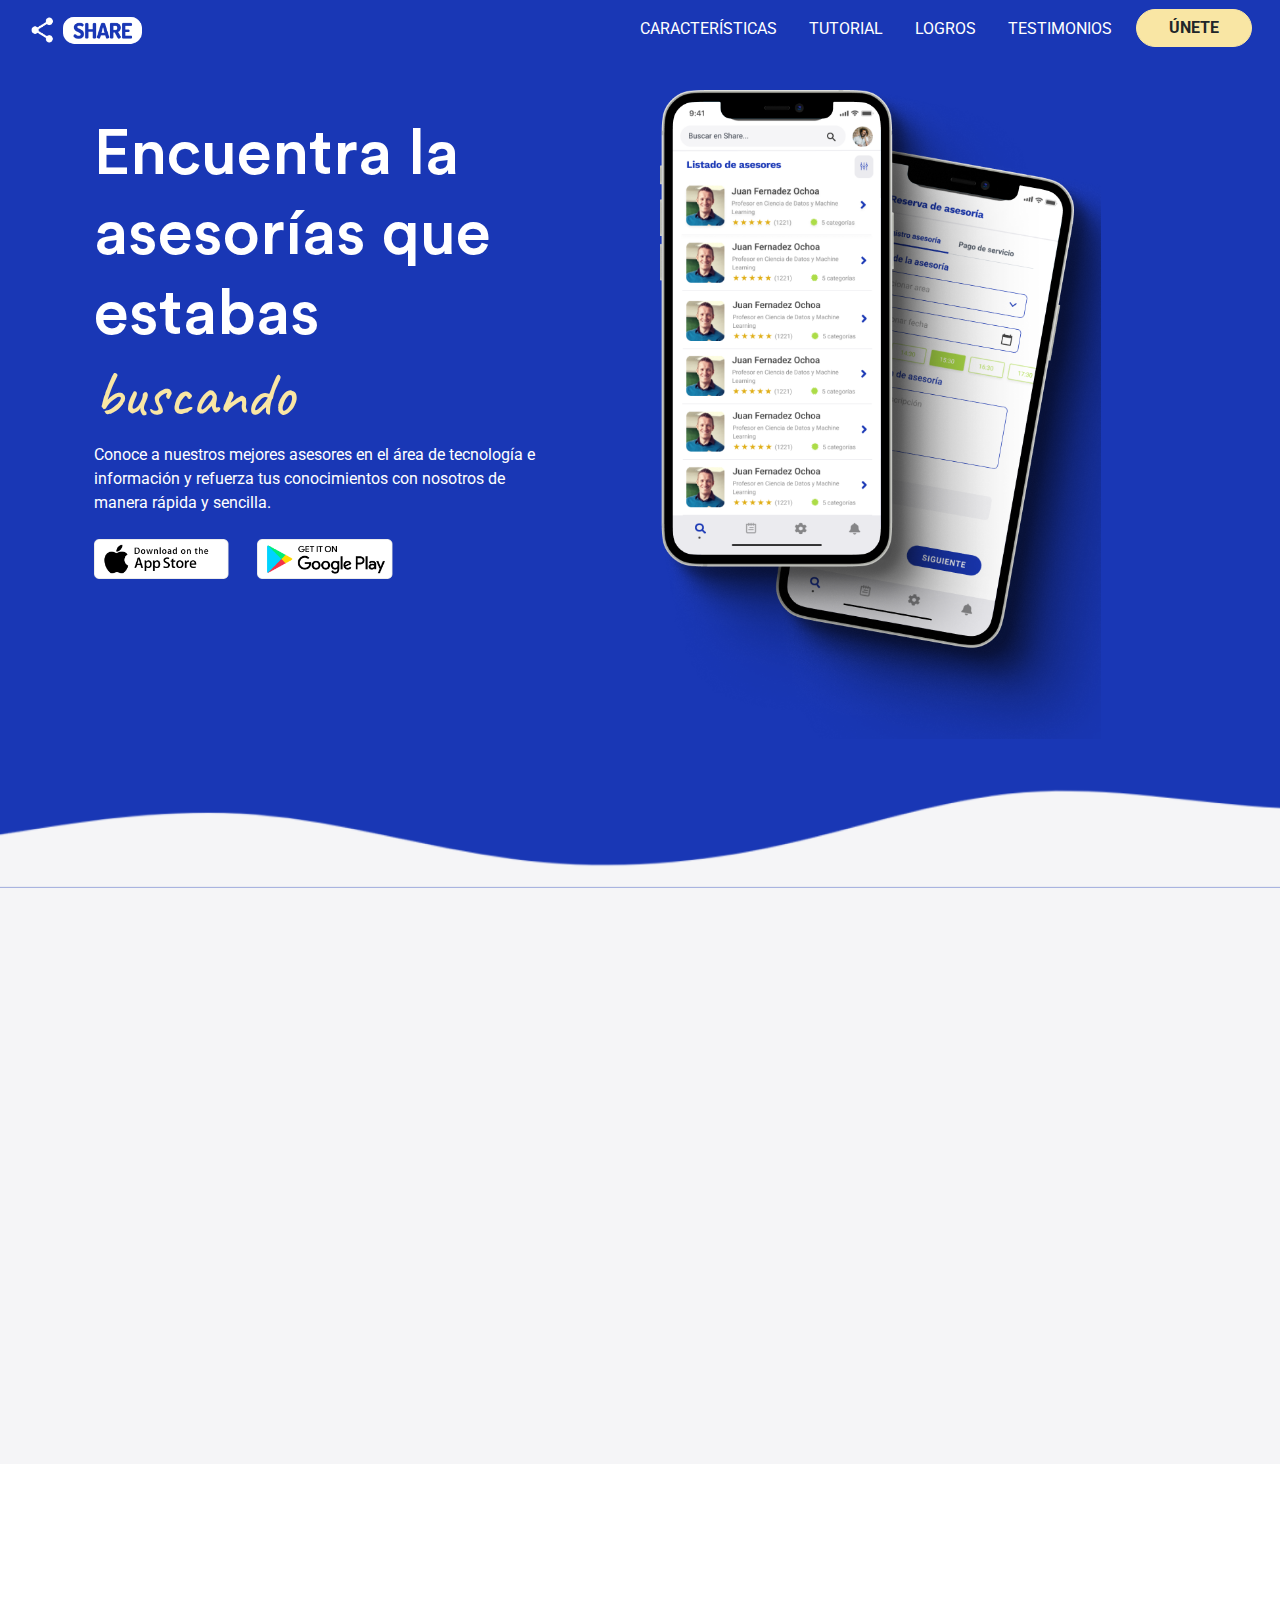
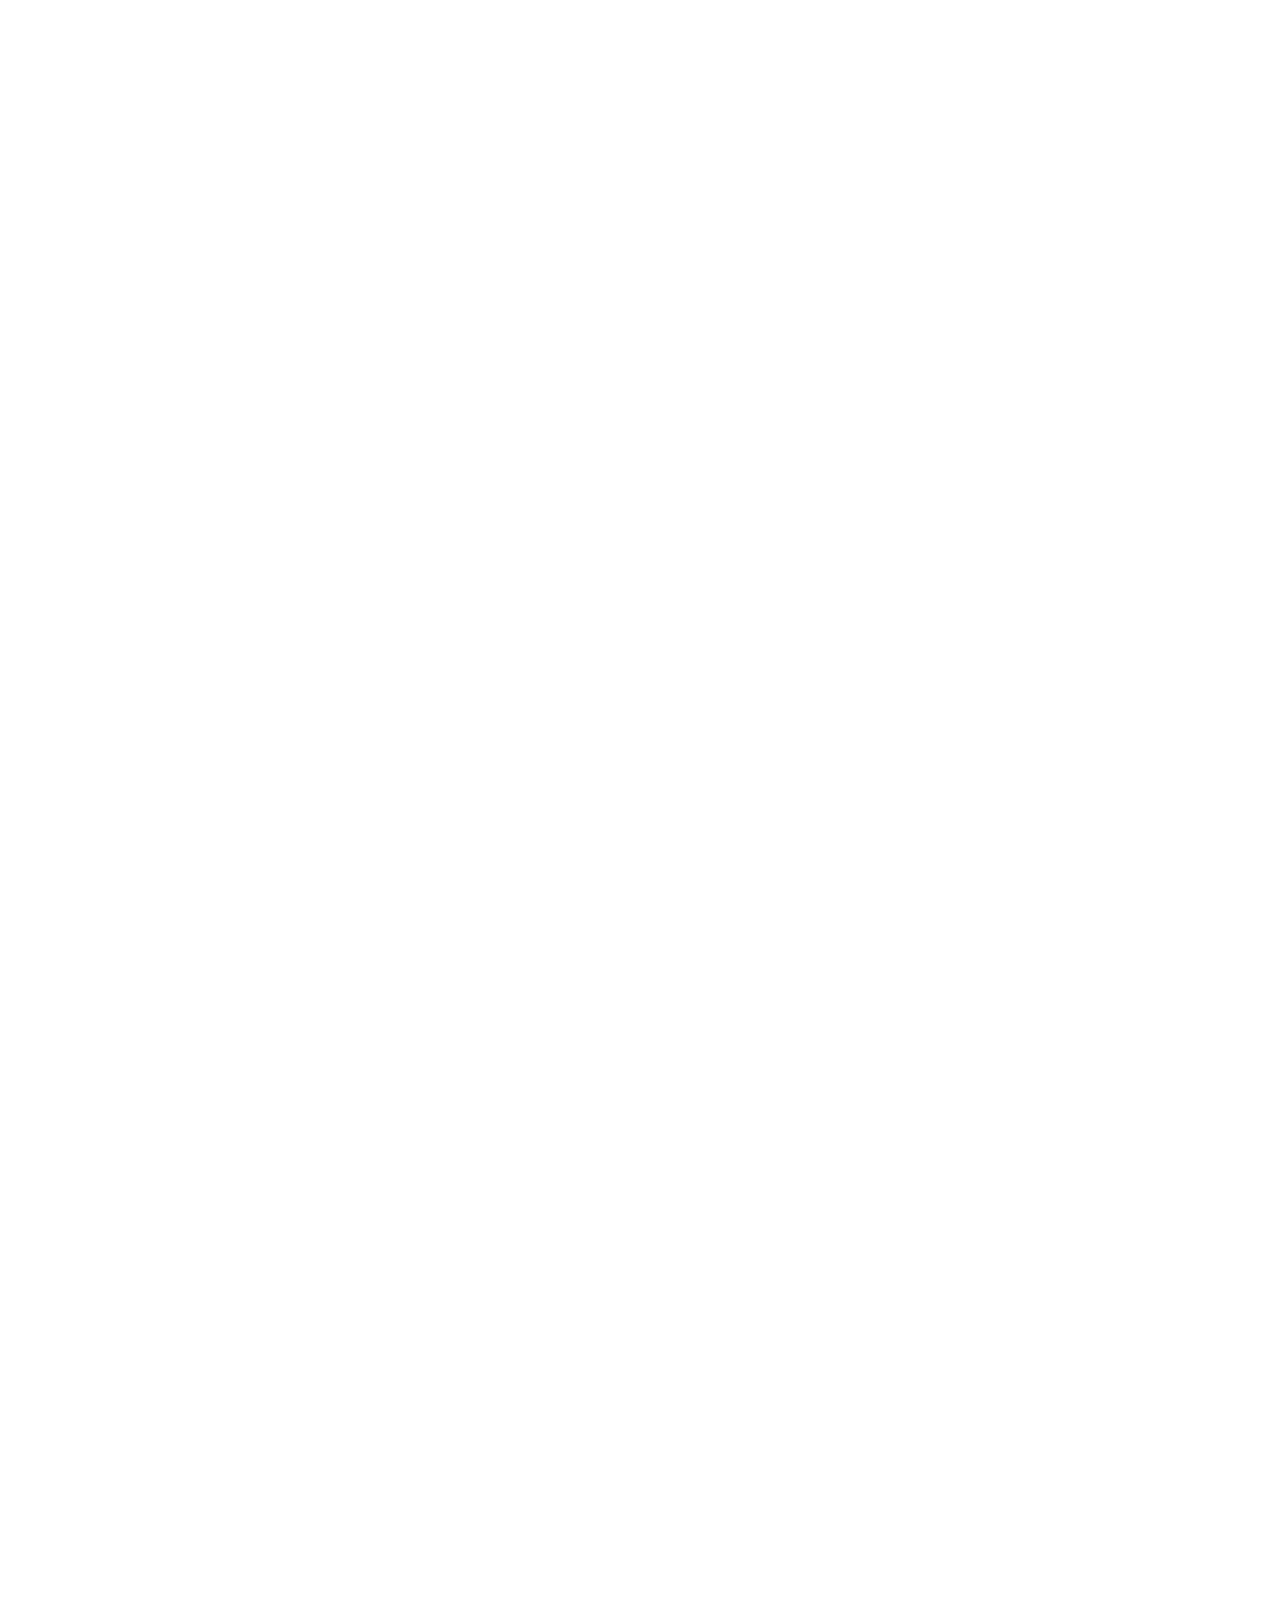
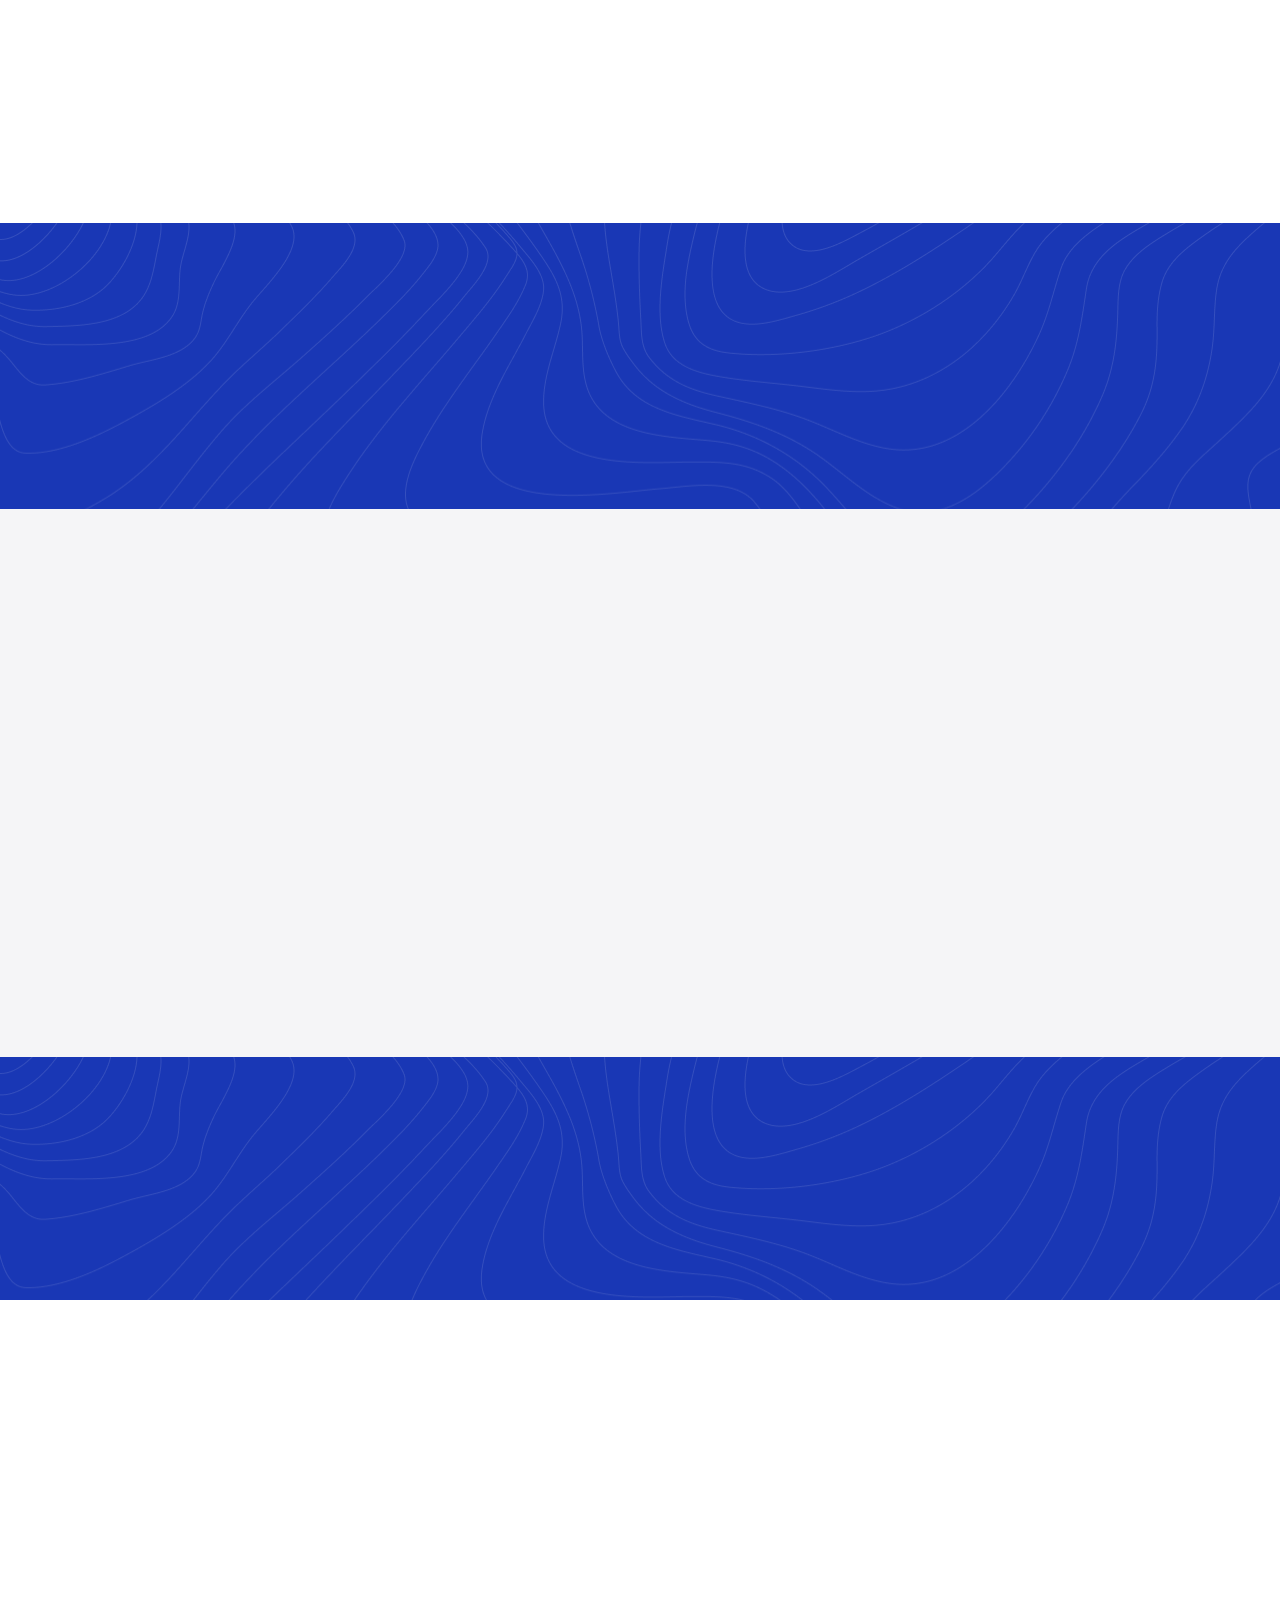
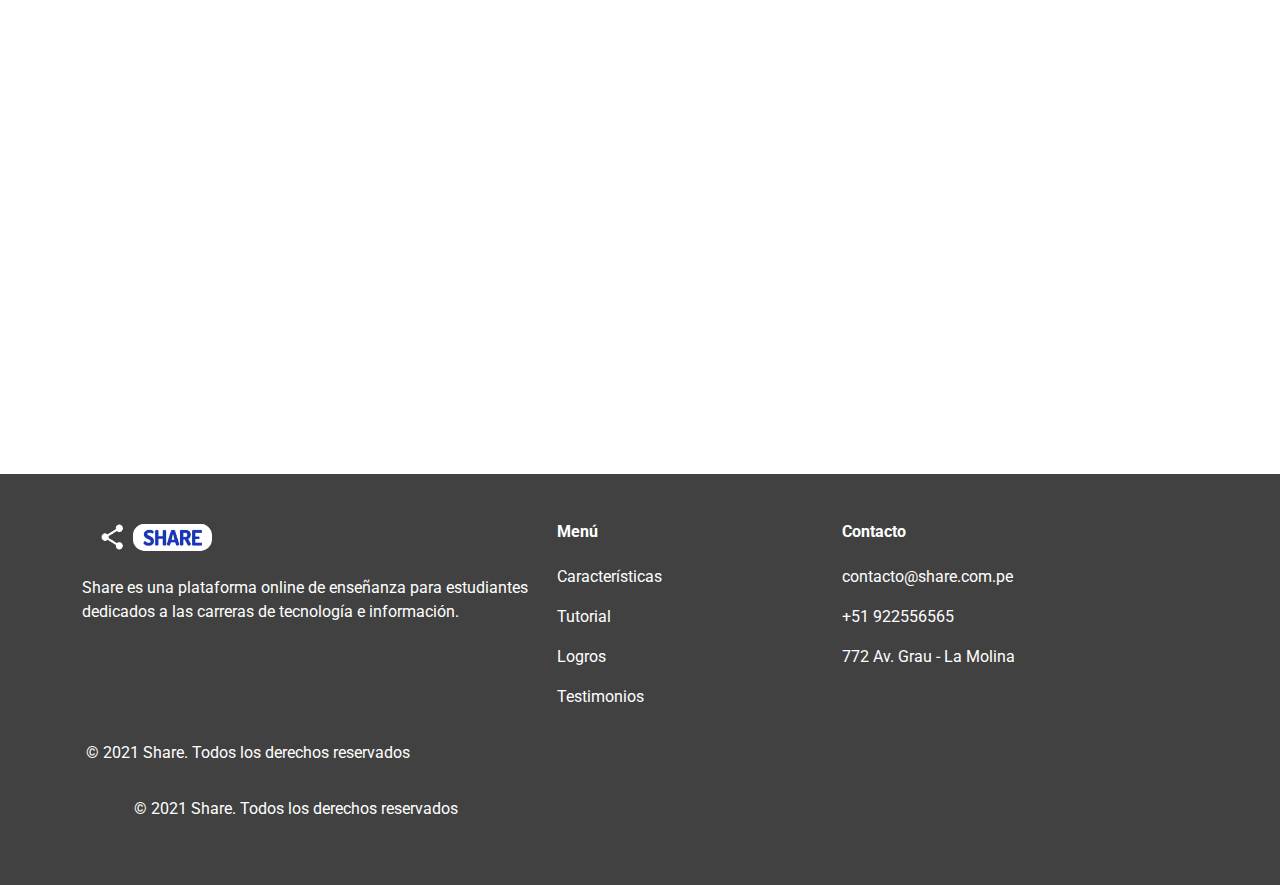
==== commit 3dd85515: "Merge remote-tracking branch 'origin' into main" ====
--- a/index.html
+++ b/index.html
@@ -17,7 +17,7 @@
             <nav class="navbar navbar-expand-md navbar-dark bg-primary">
                 <div class="container-fluid">
                     <a class="navbar-brand" href="#">
-                        <img src="/img/white-logo.png" alt="logo-share" height="30" />
+                        <img src="./img/white-logo.png" alt="logo-share" height="30" />
                     </a>
                     <!--Navbar:button-collapse-->
                     <button
@@ -508,7 +508,7 @@
                             <!-- Content -->
                             <h6 class="text-uppercase fw-bold mb-4">
                                 <i class="fas fa-gem me-3"></i
-                                ><img src="/img/white-logo.png" alt="logo-share" height="30" />
+                                ><img src="./img/white-logo.png" alt="logo-share" height="30" />
                             </h6>
                             <p class="text-left description">
                                 Share es una plataforma online de enseñanza para estudiantes dedicados a las carreras de
@@ -545,6 +545,11 @@
                         <!-- Copyright -->
                     </div>
                     <!-- Grid row -->
+                    <div class="row">
+                        <div class="text-left p-3 footer ml-5" >
+                            © 2021 Share. Todos los derechos reservados
+                        </div>
+                    </div>
                 </div>
             </section>
         </footer>
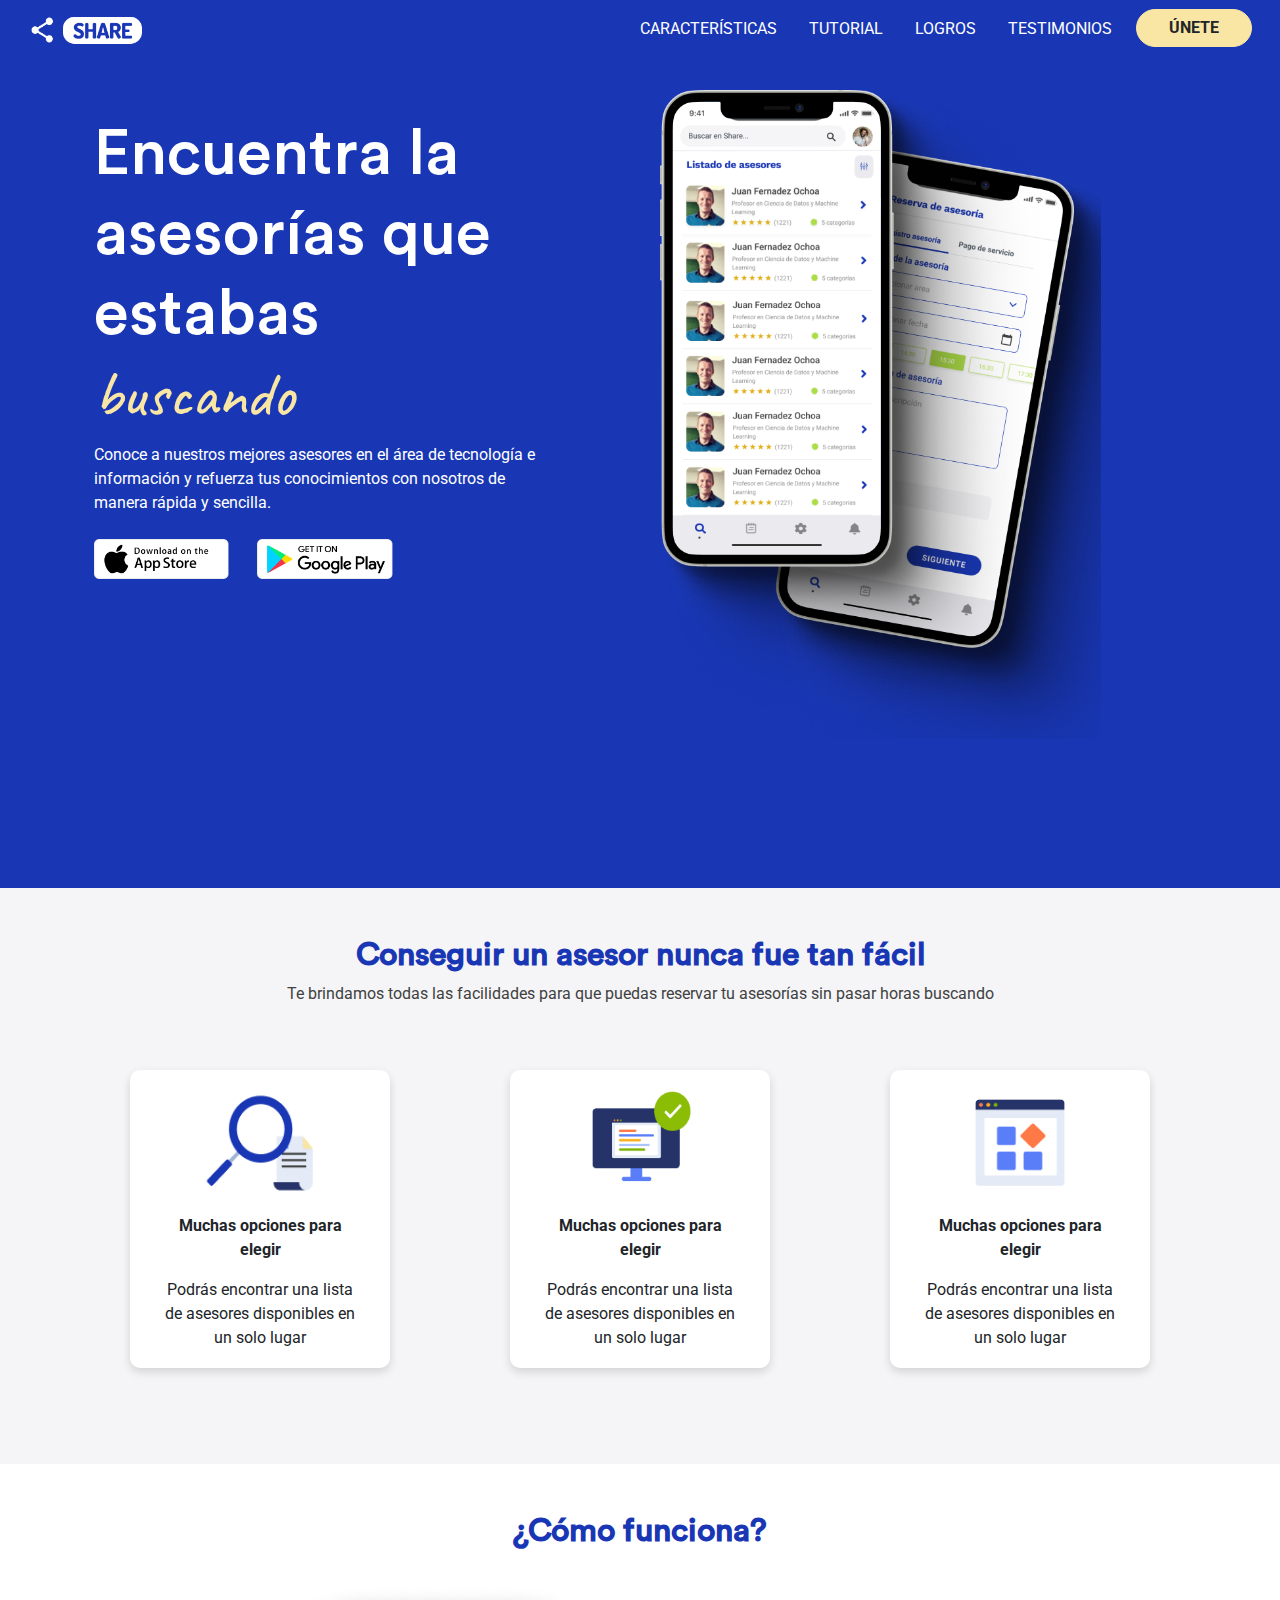
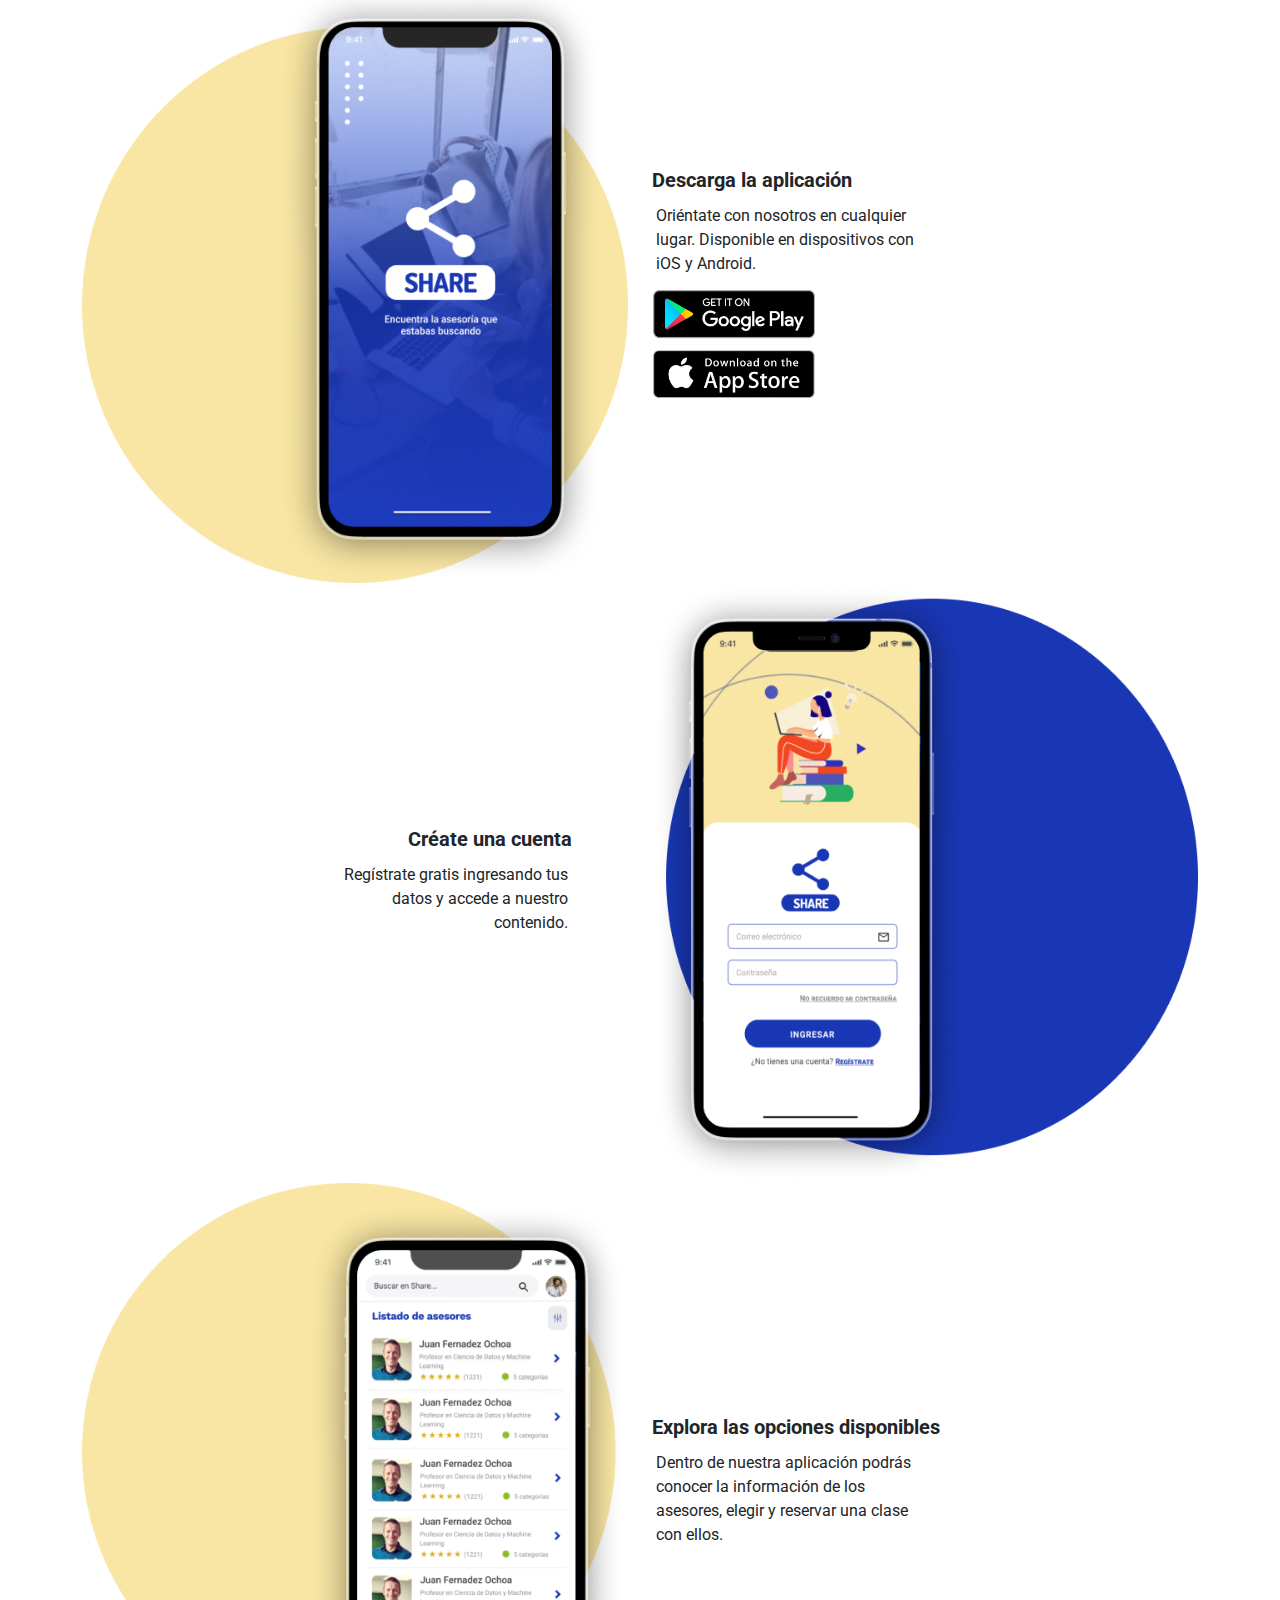
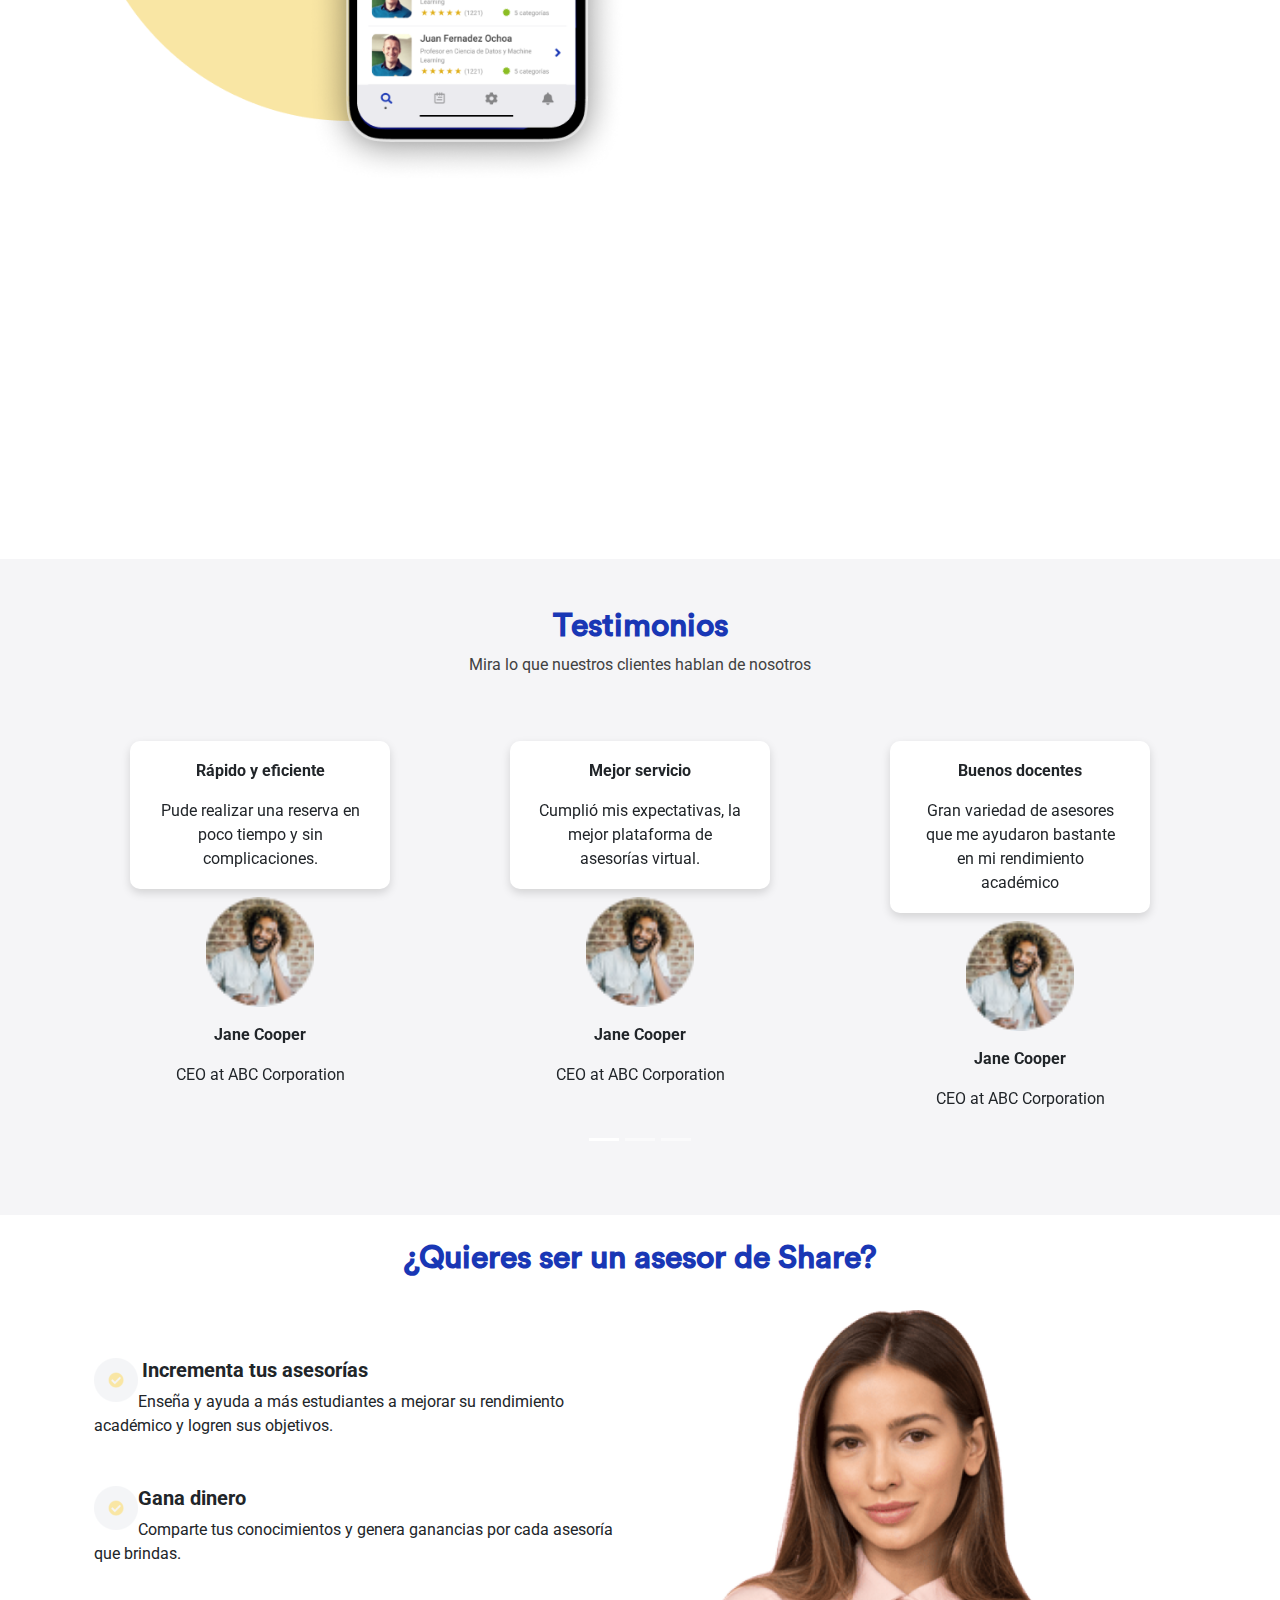
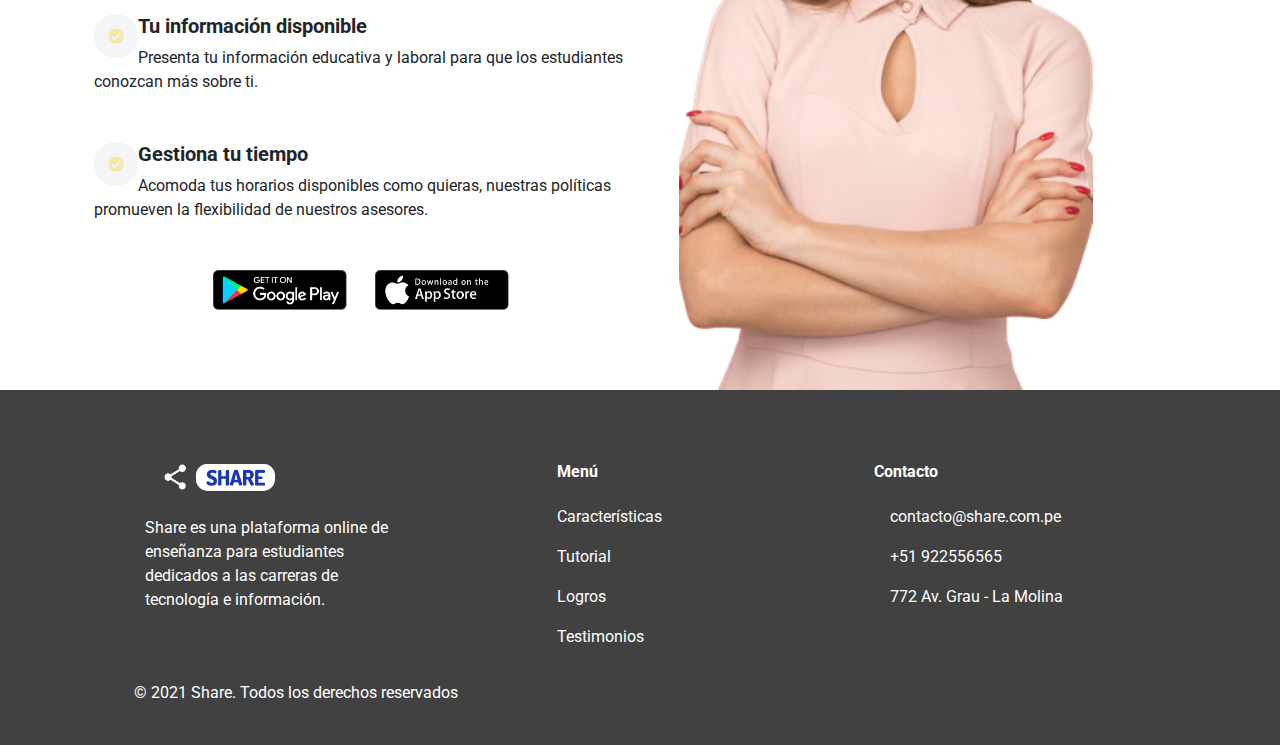
==== commit 2db6f04c: "commit Anthony Rojas1" ====
--- a/index.html
+++ b/index.html
@@ -4,22 +4,18 @@
         <meta charset="UTF-8" />
         <meta name="viewport" content="width=device-width, initial-scale=1.0" />
         <link rel="shortcut icon" type="image/jpg" href="./favicon.ico" />
+        <link rel="StyleSheet" type="text/css" href="./css/styles.css" />
         <link rel="stylesheet" href="./css/bootstrap.min.css" />
         <link rel="stylesheet" href="./css/colores.css" />
-        <link rel="StyleSheet" type="text/css" href="./css/styles.css" />
-
         <title>Share</title>
     </head>
     <body>
-        <!--Header-->
         <header class="principal-bg bg-primary">
-            <!--Navbar-->
             <nav class="navbar navbar-expand-md navbar-dark bg-primary">
                 <div class="container-fluid">
                     <a class="navbar-brand" href="#">
                         <img src="./img/white-logo.png" alt="logo-share" height="30" />
                     </a>
-                    <!--Navbar:button-collapse-->
                     <button
                         class="navbar-toggler"
                         type="button"
@@ -31,20 +27,19 @@
                     >
                         <span class="navbar-toggler-icon"></span>
                     </button>
-                    <!--Navbar:items-menu-->
                     <div class="collapse navbar-collapse" id="navbarSupportedContent">
                         <ul class="navbar-nav ml-auto mb-2 mb-lg-0">
                             <li class="nav-item ms-3">
-                                <a class="nav-link text-white text-uppercase" href="#features">Características</a>
+                                <a class="nav-link text-white text-uppercase" href="#">Características</a>
                             </li>
                             <li class="nav-item ms-3">
-                                <a class="nav-link text-white text-uppercase" href="#tutorial">Tutorial</a>
+                                <a class="nav-link text-white text-uppercase" href="#">Tutorial</a>
                             </li>
                             <li class="nav-item ms-3">
-                                <a class="nav-link text-white text-uppercase" href="#experience">Logros</a>
+                                <a class="nav-link text-white text-uppercase" href="#">Logros</a>
                             </li>
                             <li class="nav-item ms-3">
-                                <a class="nav-link text-white text-uppercase" href="#testimonials">Testimonios</a>
+                                <a class="nav-link text-white text-uppercase" href="#">Testimonios</a>
                             </li>
                             <li class="nav-item ms-3">
                                 <button
@@ -58,44 +53,42 @@
                     </div>
                 </div>
             </nav>
-            <!--Welcome-->
-            <div class="container mt-2 p-4">
-                <div class="row">
-                    <div class="col-lg-5 col-md-12 mt-4 principal-left">
-                        <h1 class="principal-title text-white">
-                            Encuentra la asesorías que estabas
-                            <span class="principal-title--cream text-secondary">buscando</span>
-                        </h1>
-                        <p class="text-white mb-4 principal-message">
-                            Conoce a nuestros mejores asesores en el área de tecnología e información y refuerza tus
-                            conocimientos con nosotros de manera rápida y sencilla.
-                        </p>
-                        <div class="mb-4 principal-message">
-                            <img src="./img/app-store.png" alt="" class="img-fluid principal-img mr-4" />
-                            <img src="./img/google-play.png" alt="" class="img-fluid principal-img" />
-                        </div>
-                    </div>
-                    <div class="col-lg-1 col-md-12"></div>
-                    <div class="col-lg-5 col-md-12 text-center">
-                        <img src="./img/portada-screens.png" alt="" class="img-fluid big-principal-img ms-2" />
+            <div>
+                <div class="container mt-2 p-4">
+                    <div class="row">
+                        <div class="col-lg-5 col-md-12 mt-4">
+                            <h1 class="principal-title text-white">
+                                Encuentra la asesorías que estabas
+                                <span class="principal-title--cream text-secondary">buscando</span>
+                            </h1>
+                            <p class="text-white mb-4 principal-message">
+                                Conoce a nuestros mejores asesores en el área de tecnología e información y refuerza tus
+                                conocimientos con nosotros de manera rápida y sencilla.
+                            </p>
+                            <div class="mb-4 principal-message">
+                                <img src="./img/app-store.png" alt="" class="img-fluid principal-img mr-4" />
+                                <img src="./img/google-play.png" alt="" class="img-fluid principal-img" />
+                            </div>
+                        </div>
+                        <div class="col-lg-1 col-md-12"></div>
+                        <div class="col-lg-5 col-md-12 text-center">
+                            <img src="./img/portada-screens.png" alt="" class="img-fluid big-principal-img ms-2" />
+                        </div>
                     </div>
                 </div>
             </div>
-            <!--Wave-->
-            <div class="wave" id="features"></div>
         </header>
-        <main class="main">
-            <!--Features-->
-            <section class="features animated p-5">
+        <main class="p-5 main">
+            <section>
                 <h2 class="secondary-title text-primary text-center">Conseguir un asesor nunca fue tan fácil</h2>
                 <p class="text-dark text-center">
                     Te brindamos todas las facilidades para que puedas reservar tu asesorías sin pasar horas buscando
                 </p>
                 <div class="container">
                     <div class="row">
-                        <div class="col-lg-4 col-md-12">
-                            <div class="d-flex flex-column justify-content-center p-xs-3 p-xl-5">
-                                <div class="feature-item animated">
+                        <div class="col-lg-4 col-md-124">
+                            <div class="d-flex flex-column justify-content-center p-xs-3 p-xl-5">
+                                <div class="feature-item">
                                     <div class="p-2 text-center">
                                         <img src="./img/feature1.png" alt="" class="img-fluid feature-img" />
                                     </div>
@@ -106,7 +99,7 @@
                                 </div>
                             </div>
                         </div>
-                        <div class="col-lg-4 col-md-12">
+                        <div class="col-lg-4 col-md-124">
                             <div class="d-flex flex-column justify-content-center p-xs-3 p-xl-5">
                                 <div class="feature-item">
                                     <div class="p-2 text-center">
@@ -119,9 +112,9 @@
                                 </div>
                             </div>
                         </div>
-                        <div class="col-lg-4 col-md-12">
-                            <div class="d-flex flex-column justify-content-center p-xs-3 p-xl-5">
-                                <div class="feature-item animated">
+                        <div class="col-lg-4 col-md-124">
+                            <div class="d-flex flex-column justify-content-center p-xs-3 p-xl-5">
+                                <div class="feature-item">
                                     <div class="p-2 text-center">
                                         <img src="./img/feature3.png" alt="" class="img-fluid feature-img" />
                                     </div>
@@ -135,165 +128,127 @@
                     </div>
                 </div>
             </section>
-            <!--How It Works-->
-            <section class="how p-5" id="tutorial">
-                <h2 class="secondary-title text-primary text-center mb-4 animated">¿Cómo funciona?</h2>
-                <div class="row animated">
-                    <div class="col">
-                        <div class="d-flex flex-column justify-content-center">
-                            <div>
-                                <div class="app-example-app-right">
-                                    <img src="./img/example-app-main.png" alt="" class="example-app img-fluid" />
-                                    <img
-                                        src="./img/example-app-main-reduced.png"
-                                        alt=""
-                                        class="example-app-reduced img-fluid"
-                                    />
-                                </div>
-                            </div>
-                        </div>
-                    </div>
-                    <div class="col d-flex align-items-center">
-                        <div class="d-flex flex-column justify-content-center">
-                            <div class="col d-flex flex-column align-items-start">
-                                <div class="text-left fw-bold h5">Descarga la aplicación</div>
-                                <div class="p-1 text-left legend">
-                                    Oriéntate con nosotros en cualquier lugar. Disponible en dispositivos con iOS y
-                                    Android.
-                                </div>
-                                <div class="pt-2">
-                                    <img src="./img/AppstoreGoogle.png" alt="" class="feature-img" />
-                                </div>
-                            </div>
-                        </div>
-                    </div>
-                </div>
-                <div class="row animated">
-                    <div class="col d-flex align-items-center">
-                        <div class="d-flex flex-column justify-content-center">
-                            <div class="col d-flex flex-column align-items-end">
-                                <div class="text-center fw-bold h5">Créate una cuenta</div>
-                                <div class="p-1 text-right legend">
-                                    Regístrate gratis ingresando tus datos y accede a nuestro contenido.
-                                </div>
-                            </div>
-                        </div>
-                    </div>
-                    <div class="col">
-                        <div class="d-flex flex-column justify-content-center">
-                            <div>
-                                <div class="app-example-app-right">
-                                    <img src="./img/example-app-login.png" alt="" class="example-app img-fluid" />
-                                    <img
-                                        src="./img/example-app-login-reduced.png"
-                                        alt=""
-                                        class="example-app-reduced img-fluid"
-                                    />
-                                </div>
-                            </div>
-                        </div>
-                    </div>
-                </div>
-                <div class="row animated">
-                    <div class="col">
-                        <div class="d-flex flex-column justify-content-center">
-                            <div>
-                                <div class="app-example-app-right">
-                                    <img src="./img/example-app-list.png" alt="" class="example-app img-fluid" />
-                                    <img
-                                        src="./img/example-app-list-reduced.png"
-                                        alt=""
-                                        class="example-app-reduced img-fluid"
-                                    />
-                                </div>
-                            </div>
-                        </div>
-                    </div>
-                    <div class="col d-flex align-items-center">
-                        <div class="d-flex flex-column justify-content-center">
-                            <div class="col d-flex flex-column align-items-start">
-                                <div class="text-left fw-bold h5">Explora las opciones disponibles</div>
-                                <div class="p-1 text-left legend">
-                                    Dentro de nuestra aplicación podrás conocer la información de los asesores, elegir y
-                                    reservar una clase con ellos.
+        </main>
+        <main class="p-4 main-white">
+            <section class="mt-4 mb-4">
+                <h2 class="secondary-title text-primary text-center pb-4">¿Cómo funciona?</h2>
+                <div class="container">
+                    <div class="row">
+                        <div class="col">
+                            <div class="d-flex flex-column justify-content-center">
+                                <div>
+                                    <div class="app-example-app-right">
+                                        <img src="./img/example-app-main.png" alt="" class="example-app img-fluid" />
+                                    </div>
+                                </div>
+                            </div>
+                        </div>
+                        <div class="col d-flex align-items-center">
+                            <div class="d-flex flex-column justify-content-center">
+                                <div class="col d-flex flex-column align-items-start">
+                                    <div class="text-left fw-bold h5">Descarga la aplicación</div>
+                                    <div class="p-1 text-left legend">
+                                        Oriéntate con nosotros en cualquier lugar. Disponible en dispositivos con iOS y
+                                        Android.
+                                    </div>
+                                    <div class="pt-2">
+                                        <img src="./img/AppstoreGoogle.png" alt="" class="feature-img" />
+                                    </div>
+                                </div>
+                            </div>
+                        </div>
+                    </div>
+                    <div class="row">
+                        <div class="col d-flex align-items-center">
+                            <div class="d-flex flex-column justify-content-center">
+                                <div class="col d-flex flex-column align-items-end">
+                                    <div class="text-center fw-bold h5">Créate una cuenta</div>
+                                    <div class="p-1 text-right legend">
+                                        Regístrate gratis ingresando tus datos y accede a nuestro contenido.
+                                    </div>
+                                </div>
+                            </div>
+                        </div>
+                        <div class="col">
+                            <div class="d-flex flex-column justify-content-center">
+                                <div>
+                                    <div class="app-example-app-right">
+                                        <img src="./img/example-app-login.png" alt="" class="example-app img-fluid" />
+                                    </div>
+                                </div>
+                            </div>
+                        </div>
+                    </div>
+                    <div class="row">
+                        <div class="col">
+                            <div class="d-flex flex-column justify-content-center">
+                                <div>
+                                    <div class="app-example-app-right">
+                                        <img src="./img/example-app-list.png" alt="" class="example-app img-fluid" />
+                                    </div>
+                                </div>
+                            </div>
+                        </div>
+                        <div class="col d-flex align-items-center">
+                            <div class="d-flex flex-column justify-content-center">
+                                <div class="col d-flex flex-column align-items-start">
+                                    <div class="text-left fw-bold h5">Explora las opciones disponibles</div>
+                                    <div class="p-1 text-left legend">
+                                        Dentro de nuestra aplicación podrás conocer la información de los asesores,
+                                        elegir y reservar una clase con ellos.
+                                    </div>
                                 </div>
                             </div>
                         </div>
                     </div>
                 </div>
             </section>
-            <!--Experience-->
-            <section class="experience p-5" id="experience">
-                <h2 class="secondary-title text-center text-white animated">Confía en nuestra experiencia</h2>
-                <div class="text-white text-center animated">
+        </main>
+        <main class="p-4 second-section">
+            <section>
+                <h2 class="secondary-title text-center text-white">Confía en nuestra experiencia</h2>
+                <div class="p-2 text-white text-center">
                     Podrás encontrar una lista de asesores disponibles en un solo lugar
                 </div>
-                <div class="container animated">
-                    <div class="row mt-4">
-                        <div class="col-6 col-sm-6 col-lg-3 animated">
-                            <div class="d-flex flex-column justify-content-center">
-                                <div
-                                    class="
-                                        description
-                                        border-end
-                                        d-flex
-                                        flex-column
-                                        justify-content-center
-                                        align-items-center
-                                    "
-                                >
-                                    <div>
-                                        <div class="text-center h3 fw-bold text-white number">S/. 35</div>
-                                        <div class="p-1 text-center text-white">Tarifa por hora</div>
-                                    </div>
-                                </div>
-                            </div>
-                        </div>
+                <div class="container">
+                    <div class="row">
                         <div class="col-6 col-sm-6 col-lg-3">
-                            <div class="d-flex flex-column justify-content-center">
-                                <div
-                                    class="
-                                        description
-                                        border-end
-                                        d-flex
-                                        flex-column
-                                        justify-content-center
-                                        align-items-center
-                                    "
-                                >
-                                    <div>
-                                        <div class="text-center h3 fw-bold text-white number">500+</div>
-                                        <div class="p-1 text-center text-white">Asesores</div>
-                                    </div>
-                                </div>
-                            </div>
-                        </div>
-
-                        <div class="col-6 col-sm-6 col-lg-3 animated">
-                            <div class="d-flex flex-column justify-content-center">
-                                <div
-                                    class="
-                                        description
-                                        border-end
-                                        d-flex
-                                        flex-column
-                                        justify-content-center
-                                        align-items-center
-                                    "
-                                >
-                                    <div>
-                                        <div class="text-center h3 fw-bold text-white number">10000+</div>
-                                        <div class="p-1 text-center text-white">Estudiantes</div>
-                                    </div>
-                                </div>
-                            </div>
-                        </div>
-                        <div class="col-6 col-sm-6 col-lg-3">
-                            <div class="d-flex flex-column justify-content-center">
+                            <div class="d-flex flex-column justify-content-center p-xs-3 p-xl-5">
                                 <div class="description d-flex flex-column justify-content-center align-items-center">
                                     <div>
-                                        <div class="text-center h3 fw-bold text-white number">15</div>
-                                        <div class="p-1 text-center text-white">Departamentos</div>
+                                        <div class="p-2 text-center h3 fw-bold text-white">S/. 35</div>
+                                        <div class="p-2 text-center text-white">Tarifa por hora</div>
+                                    </div>
+                                </div>
+                            </div>
+                        </div>
+                        <div class="col-6 col-sm-6 col-lg-3">
+                            <div class="d-flex flex-column justify-content-center p-xs-3 p-xl-5">
+                                <div class="description d-flex flex-column justify-content-center align-items-center">
+                                    <div>
+                                        <div class="p-2 text-center h3 fw-bold text-white">500+</div>
+                                        <div class="p-2 text-center text-white">Asesores</div>
+                                    </div>
+                                </div>
+                            </div>
+                        </div>
+
+                        <div class="col-6 col-sm-6 col-lg-3">
+                            <div class="d-flex flex-column justify-content-center p-xs-3 p-xl-5">
+                                <div class="description d-flex flex-column justify-content-center align-items-center">
+                                    <div>
+                                        <div class="p-2 text-center h3 fw-bold text-white">10000+</div>
+                                        <div class="p-2 text-center text-white">Estudiantes</div>
+                                    </div>
+                                </div>
+                            </div>
+                        </div>
+                        <div class="col-6 col-sm-6 col-lg-3">
+                            <div class="d-flex flex-column justify-content-center p-xs-3 p-xl-5">
+                                <div class="description d-flex flex-column justify-content-center align-items-center">
+                                    <div>
+                                        <div class="p-2 text-center h3 fw-bold text-white">15</div>
+                                        <div class="p-2 text-center text-white">Departamentos</div>
                                     </div>
                                 </div>
                             </div>
@@ -301,210 +256,261 @@
                     </div>
                 </div>
             </section>
-            <!--Testimonial-->
-            <section class="testimonials py-5" id="testimonials">
-                <h2 class="secondary-title text-primary text-center animated">Testimonios</h2>
-                <p class="text-dark text-center animated">Mira lo que nuestros clientes hablan de nosotros</p>
-                <div
-                    id="carouselExampleDark"
-                    data-bs-ride="carousel"
-                    class="mt-4 testimonials-clean carousel carousel-dark slide animated"
-                >
-                    <div class="container carousel-inner">
-                        <div class="container carousel-inner">
-                            <div class="row people carousel-item active">
-                                <div class="col-md-12 col-lg-4 item">
-                                    <div class="box">
-                                        <p class="text-dark fw-bold">Rápido y eficiente</p>
-                                        <p class="">Pude realizar una reserva en poco tiempo y sin complicaciones.</p>
-                                    </div>
-                                    <div class="author">
-                                        <img class="rounded-circle" src="./img/person.png" />
-                                        <h5 class="name">José Cooper</h5>
-                                        <p class="title">Estudiante de UPC</p>
-                                    </div>
-                                </div>
-                                <div class="col-md-12 col-lg-4 item">
-                                    <div class="box">
-                                        <p class="text-dark fw-bold">Mejor servicio</p>
-                                        <p class="">
-                                            Cumplió mis expectativas, la mejor plataforma de asesorías virtual.
-                                        </p>
-                                    </div>
-                                    <div class="author">
-                                        <img class="rounded-circle" src="./img/person.png" />
-                                        <h5 class="name">José Cooper</h5>
-                                        <p class="title">Estudiante de UPC</p>
-                                    </div>
-                                </div>
-                                <div class="col-md-12 col-lg-4 item">
-                                    <div class="box">
-                                        <p class="text-dark fw-bold">Buenos docentes</p>
-                                        <p class="">
-                                            Gran variedad de asesores que me ayudaron bastante en mi rendimiento
-                                            académico.
-                                        </p>
-                                    </div>
-                                    <div class="author">
-                                        <img class="rounded-circle" src="./img/person.png" />
-                                        <h5 class="name">José Cooper</h5>
-                                        <p class="title">Estudiante de UPC</p>
-                                    </div>
-                                </div>
-                            </div>
-                            <div class="row people carousel-item">
-                                <div class="col-md-12 col-lg-4 item">
-                                    <div class="box">
-                                        <p class="text-dark fw-bold">Rápido y eficiente</p>
-                                        <p class="">Pude realizar una reserva en poco tiempo y sin complicaciones.</p>
-                                    </div>
-                                    <div class="author">
-                                        <img class="rounded-circle" src="./img/person.png" />
-                                        <h5 class="name">José Cooper</h5>
-                                        <p class="title">Estudiante de UPC</p>
-                                    </div>
-                                </div>
-                                <div class="col-md-12 col-lg-4 item">
-                                    <div class="box">
-                                        <p class="text-dark fw-bold">Mejor servicio</p>
-                                        <p class="">
-                                            Cumplió mis expectativas, la mejor plataforma de asesorías virtual.
-                                        </p>
-                                    </div>
-                                    <div class="author">
-                                        <img class="rounded-circle" src="./img/person.png" />
-                                        <h5 class="name">José Cooper</h5>
-                                        <p class="title">Estudiante de UPC</p>
-                                    </div>
-                                </div>
-                                <div class="col-md-12 col-lg-4 item">
-                                    <div class="box">
-                                        <p class="text-dark fw-bold">Buenos docentes</p>
-                                        <p class="">
-                                            Gran variedad de asesores que me ayudaron bastante en mi rendimiento
-                                            académico.
-                                        </p>
-                                    </div>
-                                    <div class="author">
-                                        <img class="rounded-circle" src="./img/person.png" />
-                                        <h5 class="name">José Cooper</h5>
-                                        <p class="title">Estudiante de UPC</p>
-                                    </div>
-                                </div>
-                            </div>
-                        </div>
-                        <button
-                            class="carousel-control-prev"
-                            type="button"
-                            data-bs-target="#carouselExampleDark"
-                            data-bs-slide="prev"
-                        >
-                            <span class="carousel-control-prev-icon" aria-hidden="true"></span>
-                            <span class="visually-hidden">Previous</span>
-                        </button>
-                        <button
-                            class="carousel-control-next"
-                            type="button"
-                            data-bs-target="#carouselExampleDark"
-                            data-bs-slide="next"
-                        >
-                            <span class="carousel-control-next-icon" aria-hidden="true"></span>
-                            <span class="visually-hidden">Next</span>
-                        </button>
-                    </div>
+        </main>
+
+        </main>
+        <main class="p-5 main">
+            <section>
+                <h2 class="secondary-title text-primary text-center">Testimonios</h2>
+                <p class="text-dark text-center">
+                    Mira lo que nuestros clientes hablan de nosotros
+                </p>
+                <div id="carouselExampleIndicators" class="carousel slide" data-bs-ride="carousel">
+                    <div class="carousel-indicators">
+                        <button type="button" data-bs-target="#carouselExampleIndicators" data-bs-slide-to="0" class="active" aria-current="true" aria-label="Slide 1"></button>
+                        <button type="button" data-bs-target="#carouselExampleIndicators" data-bs-slide-to="1" aria-label="Slide 2"></button>
+                        <button type="button" data-bs-target="#carouselExampleIndicators" data-bs-slide-to="2" aria-label="Slide 3"></button>
+                    </div>
+                    <div class="carousel-inner">
+
+                        <div class="carousel-item active">
+                            <div class="container">
+
+                                <div class="row">
+                                    <div class="col-lg-4 col-md-124">
+                                        <div class="d-flex flex-column justify-content-center p-xs-3 p-xl-5">
+                                            <div class="feature-item">
+                                                <div class="p-2 text-center fw-bold">Rápido y eficiente</div>
+                                                <div class="p-2 text-center">
+                                                    Pude realizar una reserva en poco tiempo y sin complicaciones.
+                                                </div>
+                                            </div>
+                                            <div class="p-2 text-center">
+                                                <img src="./img/Perfil1.png" alt="" class="img-fluid feature-img" />
+                                            </div>
+                                            <div class="p-2 text-center fw-bold">Jane Cooper</div>
+                                            <div class="p-2 text-center">
+                                                CEO at ABC Corporation
+                                            </div>
+                                        </div>
+                                    </div>
+
+                                    <div class="col-lg-4 col-md-124">
+                                        <div class="d-flex flex-column justify-content-center p-xs-3 p-xl-5">
+                                            <div class="feature-item">
+                                                <div class="p-2 text-center fw-bold">Mejor servicio</div>
+                                                <div class="p-2 text-center">
+                                                    Cumplió mis expectativas, la mejor plataforma de asesorías virtual.
+                                                </div>
+                                            </div>
+                                            <div class="p-2 text-center">
+                                                <img src="./img/Perfil1.png" alt="" class="img-fluid feature-img" />
+                                            </div>
+                                            <div class="p-2 text-center fw-bold">Jane Cooper</div>
+                                            <div class="p-2 text-center">
+                                                CEO at ABC Corporation
+                                            </div>
+                                        </div>
+                                    </div>
+                                    <div class="col-lg-4 col-md-124">
+                                        <div class="d-flex flex-column justify-content-center p-xs-3 p-xl-5">
+                                            <div class="feature-item">
+                                                <div class="p-2 text-center fw-bold">Buenos docentes</div>
+                                                <div class="p-2 text-center">
+                                                    Gran variedad de asesores que me ayudaron bastante en mi rendimiento académico
+                                                </div>
+                                            </div>
+                                            <div class="p-2 text-center">
+                                                <img src="./img/Perfil1.png" alt="" class="img-fluid feature-img" />
+                                            </div>
+                                            <div class="p-2 text-center fw-bold">Jane Cooper</div>
+                                            <div class="p-2 text-center">
+                                                CEO at ABC Corporation
+                                            </div>
+                                        </div>
+                                    </div>
+                                </div>
+                            </div>
+
+
+                        </div>
+                        <div class="carousel-item">
+
+                            <div class="container">
+                                <div class="row">
+                                    <div class="col-lg-4 col-md-124">
+                                        <div class="d-flex flex-column justify-content-center p-xs-3 p-xl-5">
+                                            <div class="feature-item">
+                                                <div class="p-2 text-center fw-bold">Precio cómodo</div>
+                                                <div class="p-2 text-center">
+                                                    El pago por el servicio es acorde a lo que busco.
+                                                </div>
+                                            </div>
+                                            <div class="p-2 text-center">
+                                                <img src="./img/Perfil1.png" alt="" class="img-fluid feature-img" />
+                                            </div>
+                                            <div class="p-2 text-center fw-bold">Jane Cooper</div>
+                                            <div class="p-2 text-center">
+                                                CEO at ABC Corporation
+                                            </div>
+                                        </div>
+                                    </div>
+                                    <div class="col-lg-4 col-md-124">
+                                        <div class="d-flex flex-column justify-content-center p-xs-3 p-xl-5">
+                                            <div class="feature-item">
+                                                <div class="p-2 text-center fw-bold">Ayuda a organizar mis asesorías</div>
+                                                <div class="p-2 text-center">
+                                                    Pude organizar mejor mis asesorías para no confundir mis horarios.
+                                                </div>
+                                            </div>
+                                            <div class="p-2 text-center">
+                                                <img src="./img/Perfil1.png" alt="" class="img-fluid feature-img" />
+                                            </div>
+                                            <div class="p-2 text-center fw-bold">Jane Cooper</div>
+                                            <div class="p-2 text-center">
+                                                CEO at ABC Corporation
+                                            </div>
+                                        </div>
+                                    </div>
+                                    <div class="col-lg-4 col-md-124">
+                                        <div class="d-flex flex-column justify-content-center p-xs-3 p-xl-5">
+                                            <div class="feature-item">
+                                                <div class="p-2 text-center fw-bold">Buenos docentes</div>
+                                                <div class="p-2 text-center">
+                                                    Gran variedad de asesores que me ayudaron bastante en mi rendimiento académico
+                                                </div>
+                                            </div>
+                                            <div class="p-2 text-center">
+                                                <img src="./img/Perfil1.png" alt="" class="img-fluid feature-img" />
+                                            </div>
+                                            <div class="p-2 text-center fw-bold">Jane Cooper</div>
+                                            <div class="p-2 text-center">
+                                                CEO at ABC Corporation
+                                            </div>
+                                        </div>
+                                    </div>
+                                </div>
+                            </div>
+                        </div>
+                        <div class="carousel-item">
+                            <div class="container">
+                                <div class="row">
+                                    <div class="col-lg-4 col-md-124">
+                                        <div class="d-flex flex-column justify-content-center p-xs-3 p-xl-5">
+                                            <div class="feature-item">
+                                                <div class="p-2 text-center fw-bold">Rápido y eficiente</div>
+                                                <div class="p-2 text-center">
+                                                    Pude realizar una reserva en poco tiempo y sin complicaciones.
+                                                </div>
+                                            </div>
+                                            <div class="p-2 text-center">
+                                                <img src="./img/Perfil1.png" alt="" class="img-fluid feature-img" />
+                                            </div>
+                                            <div class="p-2 text-center fw-bold">Jane Cooper</div>
+                                            <div class="p-2 text-center">
+                                                CEO at ABC Corporation
+                                            </div>
+                                        </div>
+                                    </div>
+                                    <div class="col-lg-4 col-md-124">
+                                        <div class="d-flex flex-column justify-content-center p-xs-3 p-xl-5">
+                                            <div class="feature-item">
+                                                <div class="p-2 text-center fw-bold">Mejor servicio</div>
+                                                <div class="p-2 text-center">
+                                                    Cumplió mis expectativas, la mejor plataforma de asesorías virtual.
+                                                </div>
+                                            </div>
+                                            <div class="p-2 text-center">
+                                                <img src="./img/Perfil1.png" alt="" class="img-fluid feature-img" />
+                                            </div>
+                                            <div class="p-2 text-center fw-bold">Jane Cooper</div>
+                                            <div class="p-2 text-center">
+                                                CEO at ABC Corporation
+                                            </div>
+                                        </div>
+                                    </div>
+                                    <div class="col-lg-4 col-md-124">
+                                        <div class="d-flex flex-column justify-content-center p-xs-3 p-xl-5">
+                                            <div class="feature-item">
+                                                <div class="p-2 text-center fw-bold">Buenos docentes</div>
+                                                <div class="p-2 text-center">
+                                                    Gran variedad de asesores que me ayudaron bastante en mi rendimiento académico
+                                                </div>
+                                            </div>
+                                            <div class="p-2 text-center">
+                                                <img src="./img/Perfil1.png" alt="" class="img-fluid feature-img" />
+                                            </div>
+                                            <div class="p-2 text-center fw-bold">Jane Cooper</div>
+                                            <div class="p-2 text-center">
+                                                CEO at ABC Corporation
+                                            </div>
+                                        </div>
+                                    </div>
+                                </div>
+                            </div>
+                        </div>
+                    </div>
+
                 </div>
             </section>
-            <!--Email-->
-            <section class="email p-5" >
-                <div class="container animated email-container">
-                    <div class="row">
-                      <div class="col animated text-center">
-                        <img src="./img/email.png" />
-                      </div>
-                      <div class="col animated">
-                        <h3 class="secondary-title text-white text-center animated">Suscríbete para más novedades</h3>
-                        <div class="input-group mb-3 mt-3">
-                            <input type="text" class="form-control" placeholder="Ingresa tu email" aria-label="Ingresa tu email" aria-describedby="button-email">
-                            <button class="btn btn-dark" type="button" id="button-email">Suscríbete</button>
-                          </div>
-                      </div>
-                    </div>
-                  </div>
-            </section>
-            <!--Asesor-->
-            <section class="px-5 pt-5 bg-white">
-                <h2 class="secondary-title text-primary text-center animated">¿Quieres ser un asesor de Share?</h2>
-                <div class="container mt-2">
-                    <div class="row">
-                        <div class="col-md-6 mt-5 animated">
-                            <div class="row mb-4">
-                                <div class="col-auto">
-                                    <img src="./img/CirculoVineta.png" class="rounded float-start" alt="" />
-                                </div>
-                                <div class="col">
+        </main>
+
+        <main class="pt-4 pl-4 pr-4 pb-0 main-white">
+            <section>
+                <h2 class="secondary-title text-primary text-center">¿Quieres ser un asesor de Share?</h2>
+                <div>
+                    <div class="container mt-2 pt-4 pl-4 pr-4 pb-0 ">
+                        <div class="row">
+                            <div class="col-lg-6 mt-5">
+                                <img src="./img/CirculoVineta.png" class="rounded float-start" alt="" />
+                                <div class="ml-sm-5 text-xxl-start">
                                     <p class="fw-bold h5">Incrementa tus asesorías</p>
-                                    <p class="mb-0">
-                                        Enseña y ayuda a más estudiantes a mejorar su rendimiento académico y logren sus
-                                        objetivos.
-                                    </p>
-                                </div>
-                            </div>
-                            <div class="row mb-4">
-                                <div class="col-auto">
-                                    <img src="./img/CirculoVineta.png" class="rounded float-start" alt="..." />
-                                </div>
-                                <div class="col">
-                                    <p class="fw-bold h5">Gana dinero</p>
-                                    <p class="mb-0">
-                                        Comparte tus conocimientos y genera ganancias por cada asesoría que brindas.
-                                    </p>
-                                </div>
-                            </div>
-                            <div class="row mb-4">
-                                <div class="col-auto">
-                                    <img src="./img/CirculoVineta.png" class="rounded float-start" alt="..." />
-                                </div>
-                                <div class="col">
-                                    <p class="fw-bold h5">Tu información disponible</p>
-                                    <p class="mb-0">
-                                        Presenta tu información educativa y laboral para que los estudiantes conozcan
-                                        más sobre ti.
-                                    </p>
-                                </div>
-                            </div>
-                            <div class="row mb-4">
-                                <div class="col-auto">
-                                    <img src="./img/CirculoVineta.png" class="rounded float-start" alt="..." />
-                                </div>
-                                <div class="col">
-                                    <p class="fw-bold h5">Gestiona tu tiempo</p>
-                                    <p class="mb-0">
-                                        Acomoda tus horarios disponibles como quieras, nuestras políticas promueven la
-                                        flexibilidad de nuestros asesores.
-                                    </p>
-                                </div>
-                            </div>
-                            <div class="mt-lg-5"></div>
-                            <div class="mb-4 d-flex justify-content-center">
-                                <img src="./img/Google_Play.png" alt="" class="img-fluid principal-img mr-4" />
-                                <img src="./img/App_Store.png" alt="" class="img-fluid principal-img" />
-                            </div>
-                        </div>
-                        <div class="col-md-6 text-right animated">
-                            <img src="./img/PersonaShare.png" alt="" class="img-fluid ms-2 d-none d-md-block" />
+                                </div>
+                                <p>
+                                    Enseña y ayuda a más estudiantes a mejorar su rendimiento académico y logren sus
+                                    objetivos.
+                                </p>
+                                <div class="mt-5"></div>
+                                <img src="./img/CirculoVineta.png" class="rounded float-start" alt="..." />
+                                <p class="fw-bold h5">Gana dinero</p>
+                                <p>Comparte tus conocimientos y genera ganancias por cada asesoría que brindas.</p>
+                                <div class="mt-5"></div>
+                                <img src="./img/CirculoVineta.png" class="rounded float-start" alt="..." />
+                                <p class="fw-bold h5">Tu información disponible</p>
+                                <p>
+                                    Presenta tu información educativa y laboral para que los estudiantes conozcan más
+                                    sobre ti.
+                                </p>
+                                <div class="mt-5"></div>
+                                <img src="./img/CirculoVineta.png" class="rounded float-start" alt="..." />
+                                <p class="fw-bold h5">Gestiona tu tiempo</p>
+                                <p>
+                                    Acomoda tus horarios disponibles como quieras, nuestras políticas promueven la
+                                    flexibilidad de nuestros asesores.
+                                </p>
+                                <div class="mt-lg-5"></div>
+                                <div class="mb-4 text-lg-center">
+                                    <img src="./img/Google_Play.png" alt="" class="img-fluid principal-img mr-4" />
+                                    <img src="./img/App_Store.png" alt="" class="img-fluid principal-img" />
+                                </div>
+                            </div>
+                            <div class="col-lg-5 col-md-12 text-right">
+                                <img src="./img/PersonaShare.png" alt="" class="img-fluid big-principal-img ms-2" />
+                            </div>
                         </div>
                     </div>
                 </div>
             </section>
         </main>
         <!-- Footer -->
-        <footer class="text-center text-lg-start bg-dark text-white p-5">
+        <footer class="p-4 text-center text-lg-start bg-dark text-white">
             <!-- Section: Links  -->
             <section class="">
-                <div class="container text-left text-md-start">
+                <div class="container text-left text-md-start mt-5">
                     <!-- Grid row -->
-                    <div class="row">
-                        <div class="col-md-5">
+                    <div class="row mt-3">
+                        <!-- Grid column -->
+                        <div class="col-md-3 col-lg-4 col-xl-3 mx-auto mb-4">
                             <!-- Content -->
                             <h6 class="text-uppercase fw-bold mb-4">
                                 <i class="fas fa-gem me-3"></i
@@ -515,7 +521,8 @@
                                 tecnología e información.
                             </p>
                         </div>
-                        <div class="col-md-3">
+
+                        <div class="col-md-2 col-lg-2 col-xl-2 mx-auto">
                             <!-- Links -->
                             <h6 class="text-left fw-bold mb-4">Menú</h6>
                             <p>
@@ -531,18 +538,22 @@
                                 <a href="#!" class="text-reset">Testimonios</a>
                             </p>
                         </div>
-                        <div class="col-md-4">
+                        <!-- Grid column -->
+                        <div class="col-md-4 col-lg-3 col-xl-3 mx-auto mb-md-0 mb-4">
                             <!-- Links -->
-                            <h6 class="fw-bold mb-4">Contacto</h6>
-                            <p>contacto@share.com.pe</p>
-                            <p>+51 922556565</p>
-                            <p>772 Av. Grau - La Molina</p>
-                        </div>
-                        <!-- Copyright -->
-                        <div class="col-xs-12 text-left p-3" style="background-color: #414141">
-                            © 2021 Share. Todos los derechos reservados
-                        </div>
-                        <!-- Copyright -->
+                            <h6 class="fw-bold mb-4">
+                                Contacto
+                            </h6>
+                             <p>
+                                <i class="bi bi-envelope me-3"></i>
+                                 contacto@share.com.pe</p>
+                            <p>
+                                <i class="fas fa-envelope me-3"></i>
+                                +51 922556565
+                            </p>
+                            <p><i class="fas fa-phone me-3"></i> 772 Av. Grau - La Molina</p>
+                        </div>
+                        <!-- Grid column -->
                     </div>
                     <!-- Grid row -->
                     <div class="row">
@@ -552,9 +563,11 @@
                     </div>
                 </div>
             </section>
+            <!-- Copyright -->
+            
+            <!-- Copyright -->
         </footer>
         <!-- Footer -->
         <script src="./js/bootstrap.bundle.min.js"></script>
-        <script src="./js/index.js"></script>
     </body>
 </html>
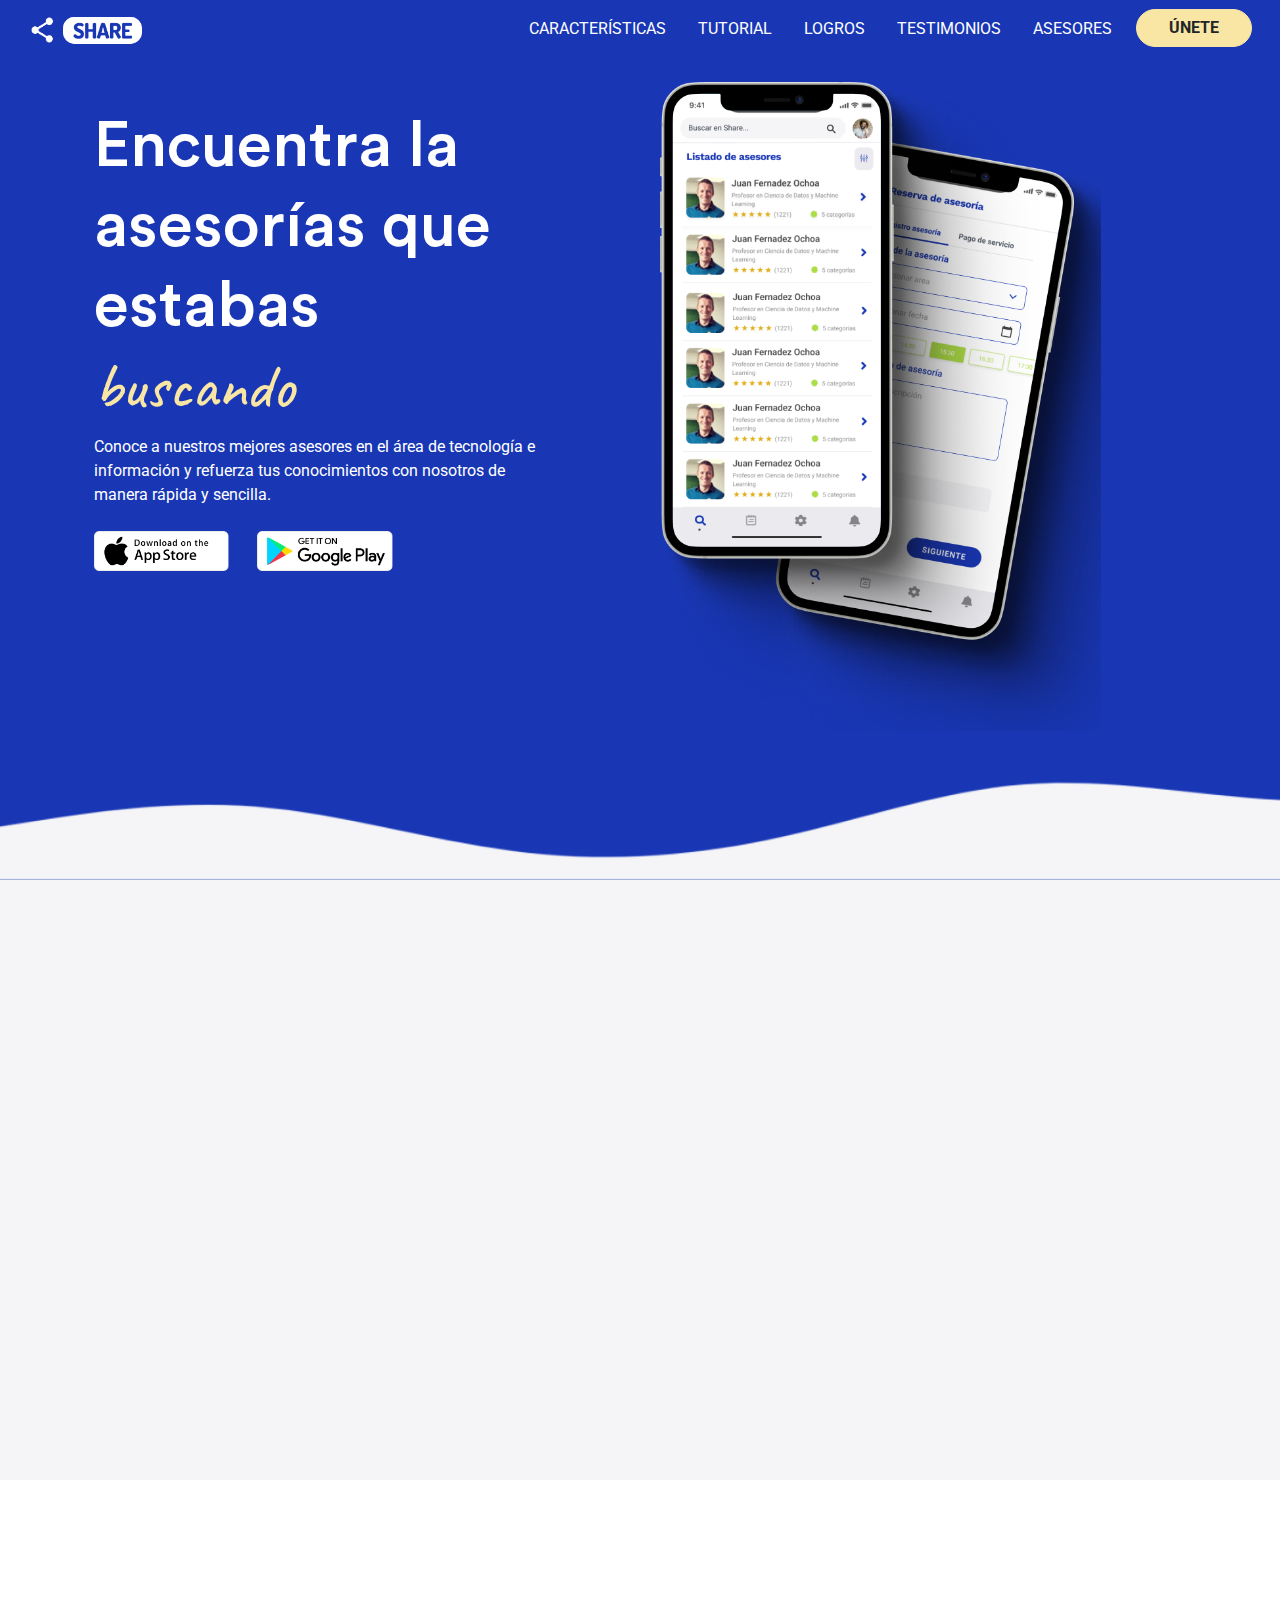
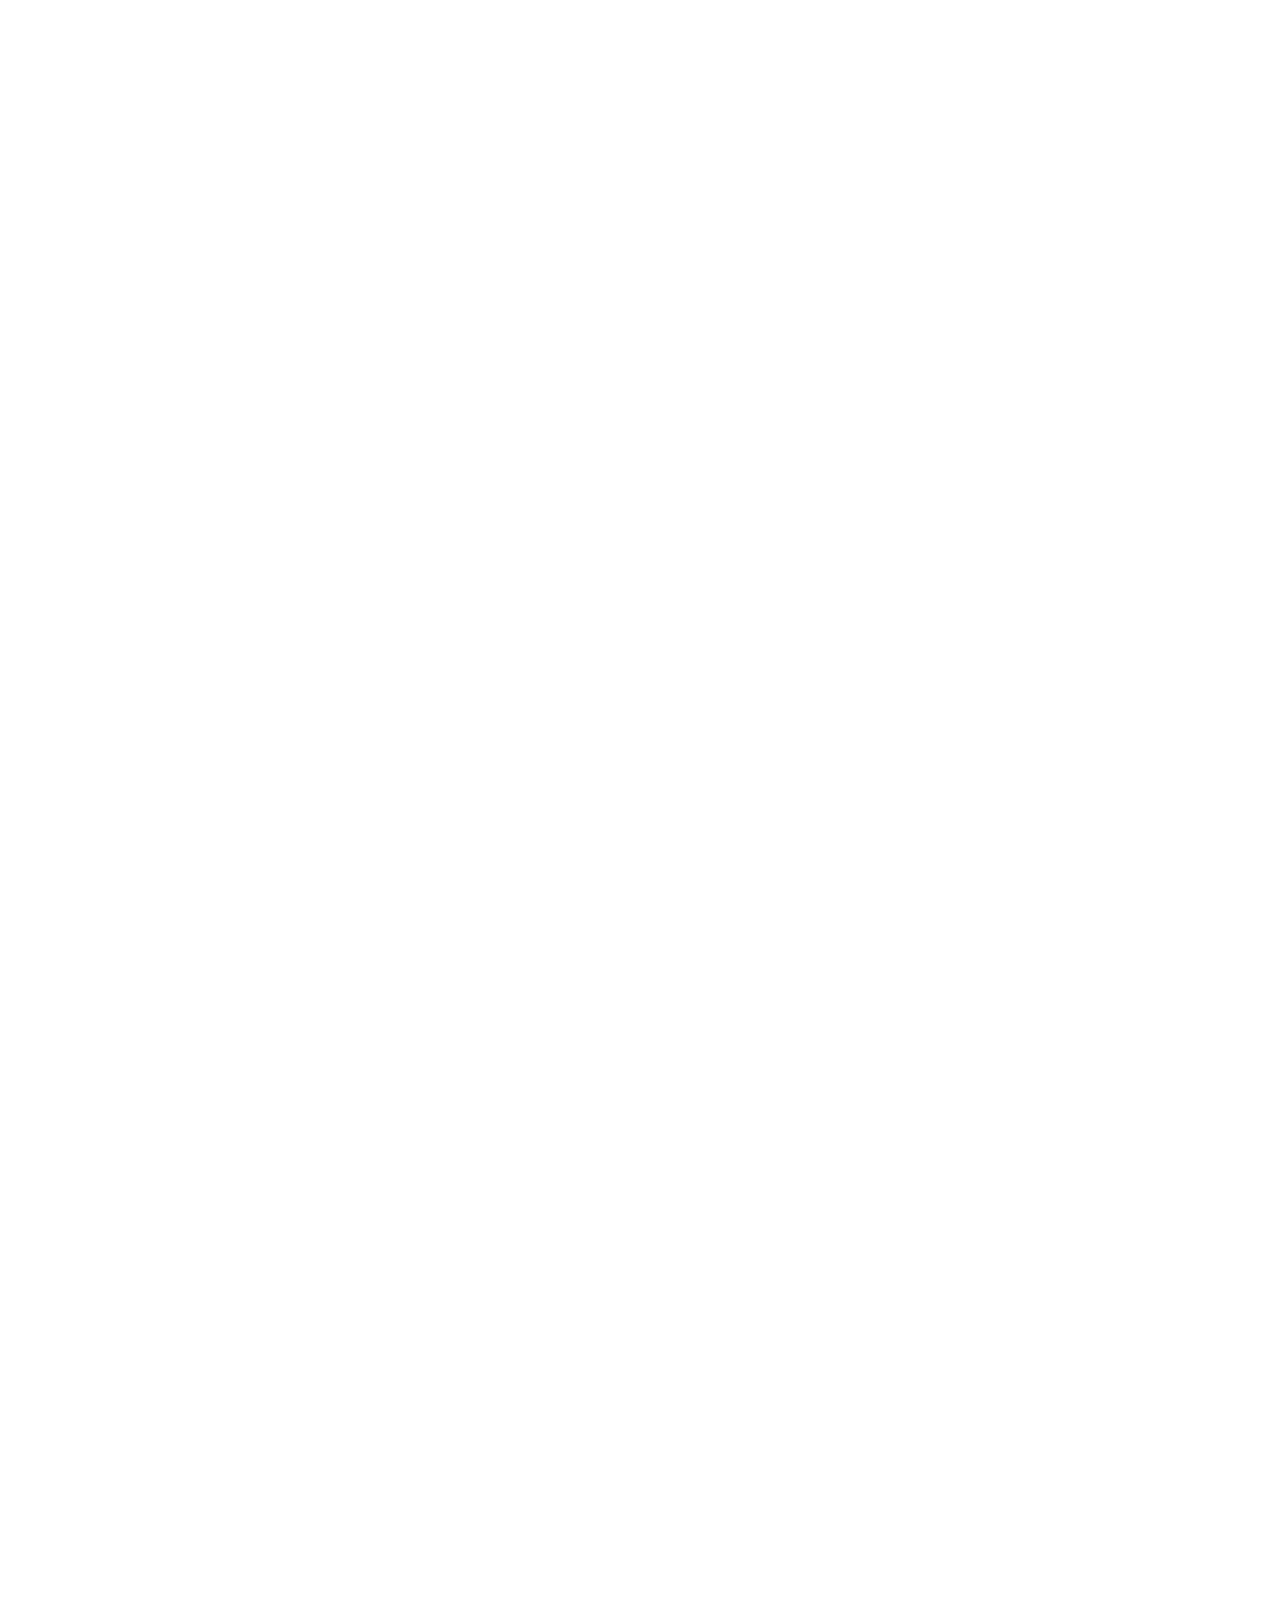
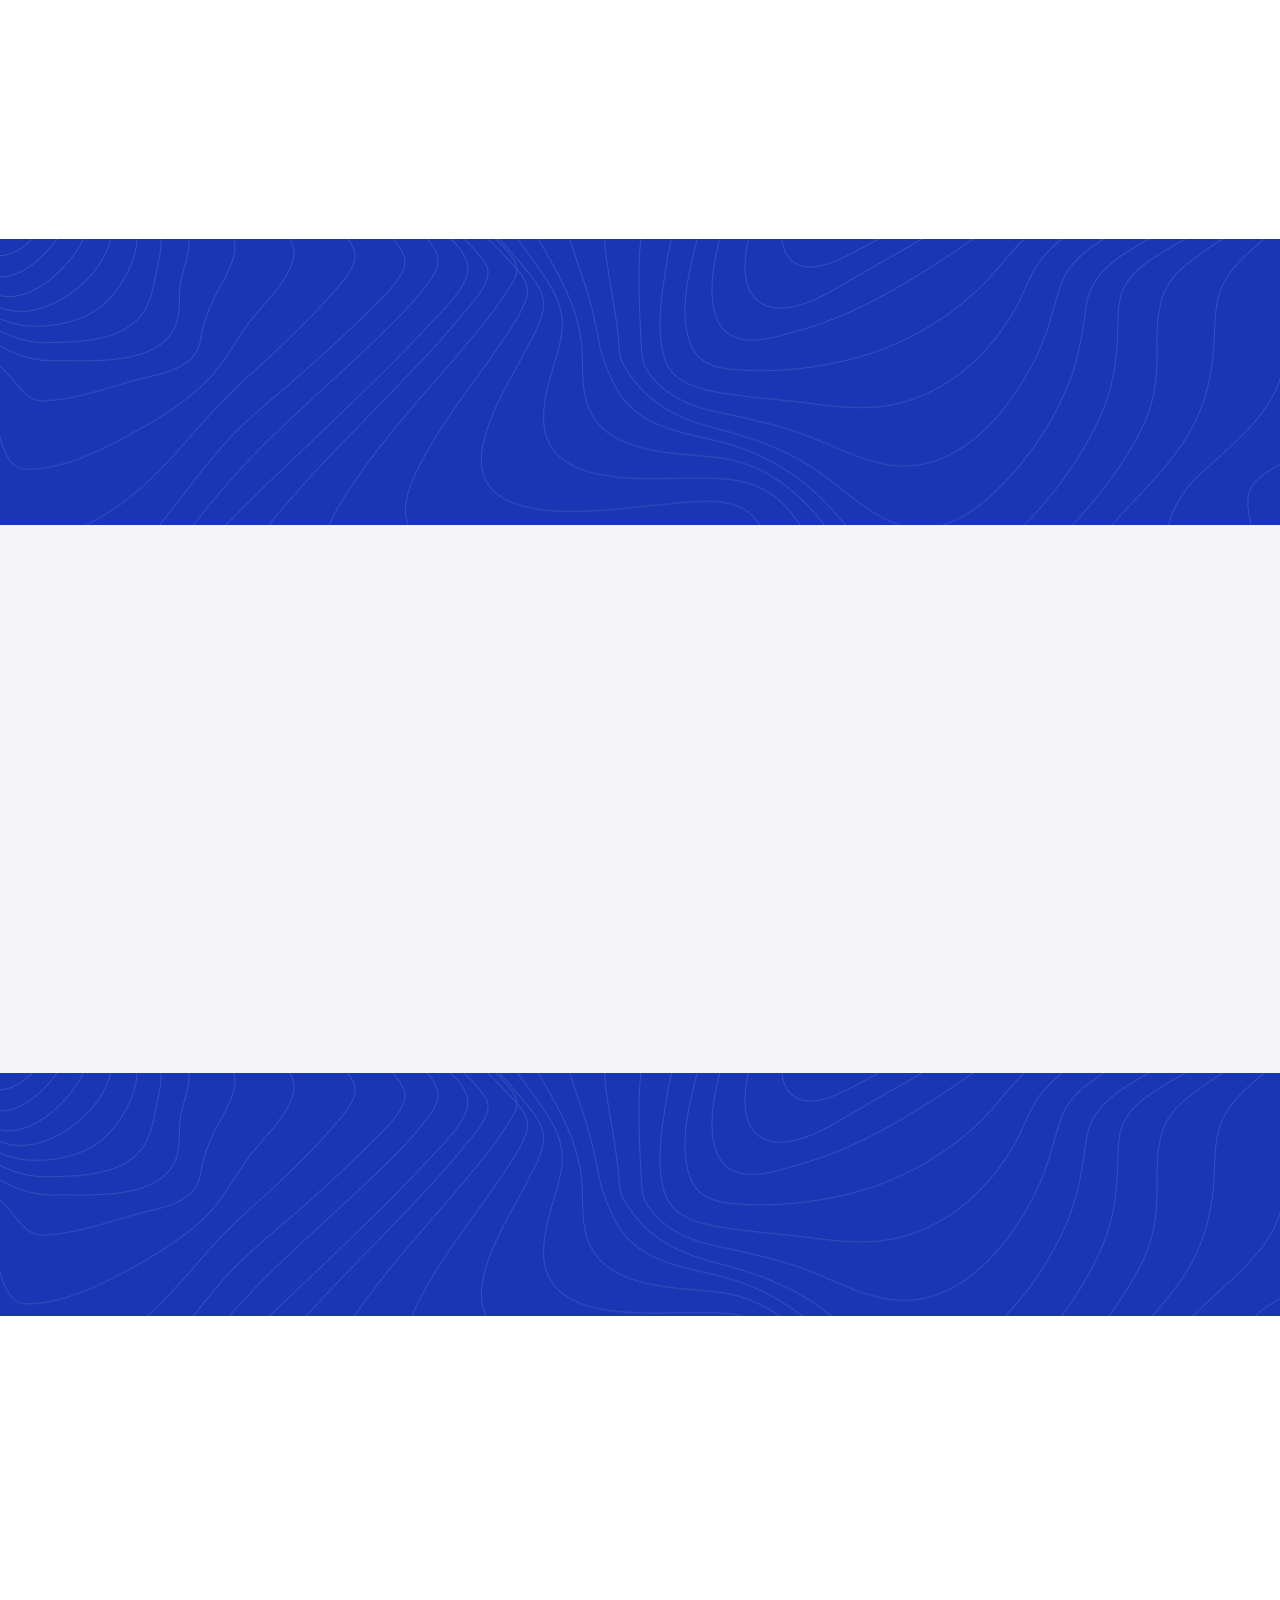
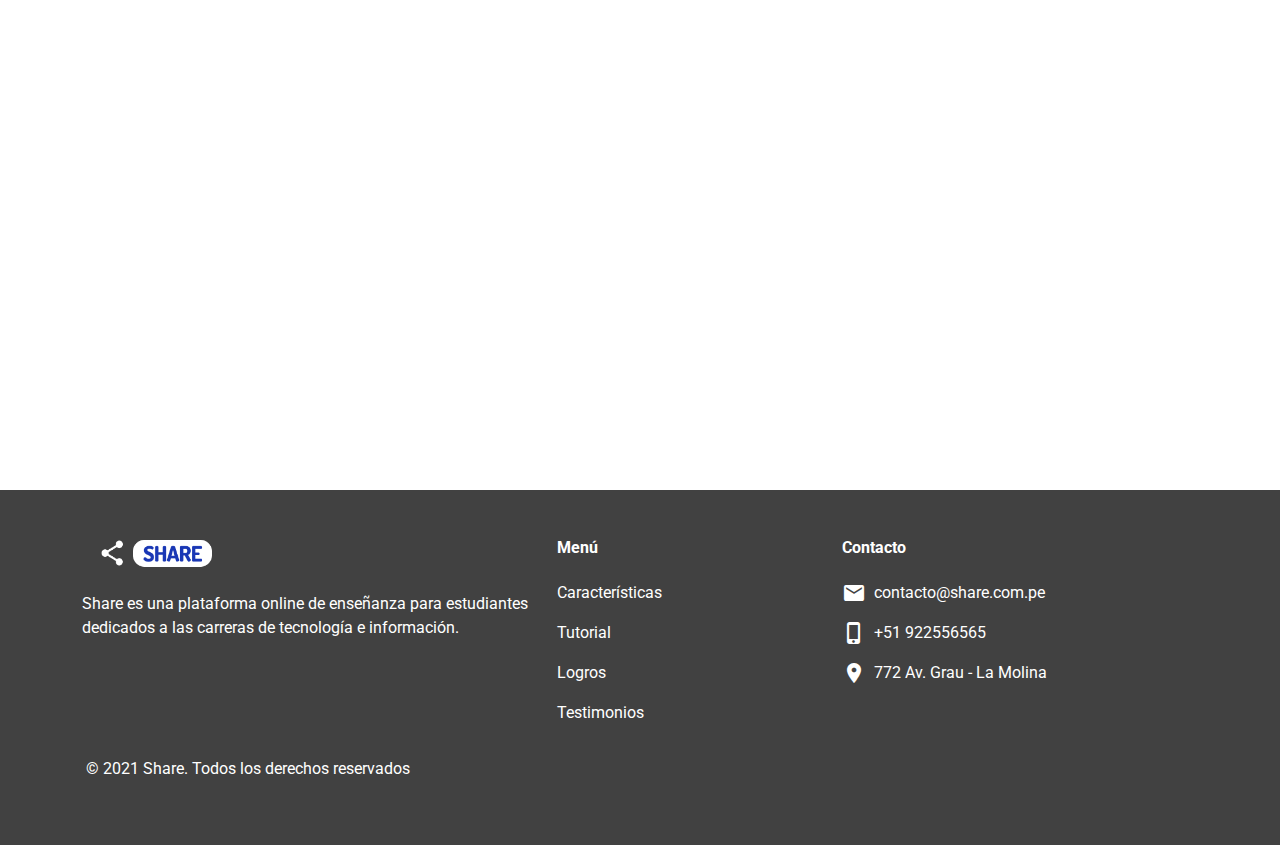
==== commit 92b6d650: "feat: Correciones entrevistas" ====
--- a/index.html
+++ b/index.html
@@ -3,92 +3,110 @@
     <head>
         <meta charset="UTF-8" />
         <meta name="viewport" content="width=device-width, initial-scale=1.0" />
+        <link href="https://fonts.googleapis.com/icon?family=Material+Icons" rel="stylesheet" />
         <link rel="shortcut icon" type="image/jpg" href="./favicon.ico" />
-        <link rel="StyleSheet" type="text/css" href="./css/styles.css" />
         <link rel="stylesheet" href="./css/bootstrap.min.css" />
         <link rel="stylesheet" href="./css/colores.css" />
+        <link rel="StyleSheet" type="text/css" href="./css/styles.css" />
+
         <title>Share</title>
     </head>
     <body>
-        <header class="principal-bg bg-primary">
-            <nav class="navbar navbar-expand-md navbar-dark bg-primary">
-                <div class="container-fluid">
-                    <a class="navbar-brand" href="#">
-                        <img src="./img/white-logo.png" alt="logo-share" height="30" />
-                    </a>
-                    <button
-                        class="navbar-toggler"
-                        type="button"
-                        data-bs-toggle="collapse"
-                        data-bs-target="#navbarSupportedContent"
-                        aria-controls="navbarSupportedContent"
-                        aria-expanded="false"
-                        aria-label="Toggle navigation"
-                    >
-                        <span class="navbar-toggler-icon"></span>
-                    </button>
-                    <div class="collapse navbar-collapse" id="navbarSupportedContent">
-                        <ul class="navbar-nav ml-auto mb-2 mb-lg-0">
-                            <li class="nav-item ms-3">
-                                <a class="nav-link text-white text-uppercase" href="#">Características</a>
-                            </li>
-                            <li class="nav-item ms-3">
-                                <a class="nav-link text-white text-uppercase" href="#">Tutorial</a>
-                            </li>
-                            <li class="nav-item ms-3">
-                                <a class="nav-link text-white text-uppercase" href="#">Logros</a>
-                            </li>
-                            <li class="nav-item ms-3">
-                                <a class="nav-link text-white text-uppercase" href="#">Testimonios</a>
-                            </li>
-                            <li class="nav-item ms-3">
+        <!--Navbar-->
+        <nav class="navbar navbar-expand-md navbar-dark bg-primary sticky-top">
+            <div class="container-fluid">
+                <a class="navbar-brand" href="#">
+                    <img src="./img/white-logo.png" alt="logo-share" height="30" />
+                </a>
+                <!--Navbar:button-collapse-->
+                <button
+                    class="navbar-toggler"
+                    type="button"
+                    data-bs-toggle="collapse"
+                    data-bs-target="#navbarSupportedContent"
+                    aria-controls="navbarSupportedContent"
+                    aria-expanded="false"
+                    aria-label="Toggle navigation"
+                >
+                    <span class="navbar-toggler-icon"></span>
+                </button>
+                <!--Navbar:items-menu-->
+                <div class="collapse navbar-collapse" id="navbarSupportedContent">
+                    <ul class="navbar-nav ml-auto mb-2 mb-lg-0">
+                        <li class="nav-item ms-3">
+                            <a class="nav-link text-white text-uppercase" href="#features">Características</a>
+                        </li>
+                        <li class="nav-item ms-3">
+                            <a class="nav-link text-white text-uppercase" href="#tutorial">Tutorial</a>
+                        </li>
+                        <li class="nav-item ms-3">
+                            <a class="nav-link text-white text-uppercase" href="#experience">Logros</a>
+                        </li>
+                        <li class="nav-item ms-3">
+                            <a class="nav-link text-white text-uppercase" href="#testimonials">Testimonios</a>
+                        </li>
+                        <li class="nav-item ms-3">
+                            <a class="nav-link text-white text-uppercase" href="#teachers">Asesores</a>
+                        </li>
+                        <li class="nav-item ms-3">
+                            <a href="#subscribe">
                                 <button
                                     type="button"
                                     class="btn btn-secondary button text-uppercase btn-padding-x-sm fw-bold"
                                 >
                                     Únete
                                 </button>
-                            </li>
-                        </ul>
-                    </div>
-                </div>
-            </nav>
-            <div>
-                <div class="container mt-2 p-4">
-                    <div class="row">
-                        <div class="col-lg-5 col-md-12 mt-4">
-                            <h1 class="principal-title text-white">
-                                Encuentra la asesorías que estabas
-                                <span class="principal-title--cream text-secondary">buscando</span>
-                            </h1>
-                            <p class="text-white mb-4 principal-message">
-                                Conoce a nuestros mejores asesores en el área de tecnología e información y refuerza tus
-                                conocimientos con nosotros de manera rápida y sencilla.
-                            </p>
-                            <div class="mb-4 principal-message">
+                            </a>
+                        </li>
+                    </ul>
+                </div>
+            </div>
+        </nav>
+        <!--Header-->
+        <header class="principal-bg bg-primary">
+            <!--Welcome-->
+            <div class="container p-4">
+                <div class="row">
+                    <div class="col-lg-5 col-md-12 mt-4 principal-left">
+                        <h1 class="principal-title text-white">
+                            Encuentra la asesorías que estabas
+                            <span class="principal-title--cream text-secondary">buscando</span>
+                        </h1>
+                        <p class="text-white mb-4 principal-message">
+                            Conoce a nuestros mejores asesores en el área de tecnología e información y refuerza tus
+                            conocimientos con nosotros de manera rápida y sencilla.
+                        </p>
+                        <div class="mb-4 principal-message">
+                            <a href="https://www.apple.com/la/app-store/" target="_blank">
                                 <img src="./img/app-store.png" alt="" class="img-fluid principal-img mr-4" />
+                            </a>
+
+                            <a href="https://play.google.com/store?hl=es_PE&gl=US" target="_blank">
                                 <img src="./img/google-play.png" alt="" class="img-fluid principal-img" />
-                            </div>
-                        </div>
-                        <div class="col-lg-1 col-md-12"></div>
-                        <div class="col-lg-5 col-md-12 text-center">
-                            <img src="./img/portada-screens.png" alt="" class="img-fluid big-principal-img ms-2" />
-                        </div>
+                            </a>
+                        </div>
+                    </div>
+                    <div class="col-lg-1 col-md-12"></div>
+                    <div class="col-lg-5 col-md-12 text-center">
+                        <img src="./img/portada-screens.png" alt="" class="img-fluid big-principal-img ms-2" />
                     </div>
                 </div>
             </div>
+            <!--Wave-->
+            <div class="wave" id="features"></div>
         </header>
-        <main class="p-5 main">
-            <section>
+        <main class="main">
+            <!--Features-->
+            <section class="features animated p-5">
                 <h2 class="secondary-title text-primary text-center">Conseguir un asesor nunca fue tan fácil</h2>
                 <p class="text-dark text-center">
                     Te brindamos todas las facilidades para que puedas reservar tu asesorías sin pasar horas buscando
                 </p>
                 <div class="container">
                     <div class="row">
-                        <div class="col-lg-4 col-md-124">
-                            <div class="d-flex flex-column justify-content-center p-xs-3 p-xl-5">
-                                <div class="feature-item">
+                        <div class="col-lg-4 col-md-12">
+                            <div class="d-flex flex-column justify-content-center p-xs-3 p-xl-5 feature-item-container">
+                                <div class="feature-item animated">
                                     <div class="p-2 text-center">
                                         <img src="./img/feature1.png" alt="" class="img-fluid feature-img" />
                                     </div>
@@ -99,418 +117,417 @@
                                 </div>
                             </div>
                         </div>
-                        <div class="col-lg-4 col-md-124">
-                            <div class="d-flex flex-column justify-content-center p-xs-3 p-xl-5">
+                        <div class="col-lg-4 col-md-12">
+                            <div class="d-flex flex-column justify-content-center p-xs-3 p-xl-5 feature-item-container">
                                 <div class="feature-item">
                                     <div class="p-2 text-center">
                                         <img src="./img/feature2.png" alt="" class="img-fluid feature-img" />
                                     </div>
-                                    <div class="p-2 text-center fw-bold">Muchas opciones para elegir</div>
+                                    <div class="p-2 text-center fw-bold">Información al alcance de tu mano</div>
                                     <div class="p-2 text-center">
-                                        Podrás encontrar una lista de asesores disponibles en un solo lugar
-                                    </div>
-                                </div>
-                            </div>
-                        </div>
-                        <div class="col-lg-4 col-md-124">
-                            <div class="d-flex flex-column justify-content-center p-xs-3 p-xl-5">
-                                <div class="feature-item">
+                                        Información disponible de cada asesor como áreas de conocimiento, experiencia y
+                                        clasificación
+                                    </div>
+                                </div>
+                            </div>
+                        </div>
+                        <div class="col-lg-4 col-md-12">
+                            <div class="d-flex flex-column justify-content-center p-xs-3 p-xl-5 feature-item-container">
+                                <div class="feature-item animated">
                                     <div class="p-2 text-center">
                                         <img src="./img/feature3.png" alt="" class="img-fluid feature-img" />
                                     </div>
-                                    <div class="p-2 text-center fw-bold">Muchas opciones para elegir</div>
+                                    <div class="p-2 text-center fw-bold">Todas tus asesorías a S/. 35</div>
                                     <div class="p-2 text-center">
-                                        Podrás encontrar una lista de asesores disponibles en un solo lugar
-                                    </div>
-                                </div>
-                            </div>
-                        </div>
-                    </div>
-                </div>
-            </section>
-        </main>
-        <main class="p-4 main-white">
-            <section class="mt-4 mb-4">
-                <h2 class="secondary-title text-primary text-center pb-4">¿Cómo funciona?</h2>
-                <div class="container">
-                    <div class="row">
-                        <div class="col">
+                                        Un precio estándar y cómodo para que no busques más
+                                    </div>
+                                </div>
+                            </div>
+                        </div>
+                    </div>
+                </div>
+            </section>
+            <!--How It Works-->
+            <section class="how p-5" id="tutorial">
+                <h2 class="secondary-title text-primary text-center mb-4 animated">¿Cómo funciona?</h2>
+                <div class="row animated">
+                    <div class="col">
+                        <div class="d-flex flex-column justify-content-center">
+                            <div>
+                                <div class="app-example-app-right">
+                                    <img src="./img/example-app-main.png" alt="" class="example-app img-fluid" />
+
+                                    <img
+                                        src="./img/example-app-main-reduced.png"
+                                        alt=""
+                                        class="example-app-reduced img-fluid"
+                                    />
+                                </div>
+                            </div>
+                        </div>
+                    </div>
+                    <div class="col d-flex align-items-center">
+                        <div class="d-flex flex-column justify-content-center">
+                            <div class="col d-flex flex-column align-items-start">
+                                <div class="text-left fw-bold h5">Descarga la aplicación</div>
+                                <div class="p-1 text-left legend">
+                                    Oriéntate con nosotros en cualquier lugar. Disponible en dispositivos con iOS y
+                                    Android.
+                                </div>
+                                <div class="pt-2">
+                                    <a href="https://play.google.com/store?hl=es_PE&gl=US" target="_blank">
+                                        <img src="./img/AppstoreGoogle.png" alt="" class="feature-img" />
+                                    </a>
+                                </div>
+                            </div>
+                        </div>
+                    </div>
+                </div>
+                <div class="row animated">
+                    <div class="col d-flex align-items-center">
+                        <div class="d-flex flex-column justify-content-center">
+                            <div class="col d-flex flex-column align-items-end">
+                                <div class="text-center fw-bold h5">Créate una cuenta</div>
+                                <div class="p-1 text-right legend">
+                                    Regístrate gratis ingresando tus datos y accede a nuestro contenido.
+                                </div>
+                            </div>
+                        </div>
+                    </div>
+                    <div class="col">
+                        <div class="d-flex flex-column justify-content-center">
+                            <div>
+                                <div class="app-example-app-right">
+                                    <img src="./img/example-app-login.png" alt="" class="example-app img-fluid" />
+                                    <img
+                                        src="./img/example-app-login-reduced.png"
+                                        alt=""
+                                        class="example-app-reduced img-fluid"
+                                    />
+                                </div>
+                            </div>
+                        </div>
+                    </div>
+                </div>
+                <div class="row animated">
+                    <div class="col">
+                        <div class="d-flex flex-column justify-content-center">
+                            <div>
+                                <div class="app-example-app-right">
+                                    <img src="./img/example-app-list.png" alt="" class="example-app img-fluid" />
+                                    <img
+                                        src="./img/example-app-list-reduced.png"
+                                        alt=""
+                                        class="example-app-reduced img-fluid"
+                                    />
+                                </div>
+                            </div>
+                        </div>
+                    </div>
+                    <div class="col d-flex align-items-center">
+                        <div class="d-flex flex-column justify-content-center">
+                            <div class="col d-flex flex-column align-items-start">
+                                <div class="text-left fw-bold h5">Explora las opciones disponibles</div>
+                                <div class="p-1 text-left legend">
+                                    Dentro de nuestra aplicación podrás conocer la información de los asesores, elegir y
+                                    reservar una clase con ellos.
+                                </div>
+                            </div>
+                        </div>
+                    </div>
+                </div>
+            </section>
+            <!--Experience-->
+            <section class="experience p-5" id="experience">
+                <h2 class="secondary-title text-center text-white animated">Confía en nuestra experiencia</h2>
+                <div class="text-white text-center animated">
+                    Podrás encontrar una lista de asesores disponibles en un solo lugar
+                </div>
+                <div class="container animated">
+                    <div class="row mt-4">
+                        <div class="col-6 col-sm-6 col-lg-3 animated">
                             <div class="d-flex flex-column justify-content-center">
-                                <div>
-                                    <div class="app-example-app-right">
-                                        <img src="./img/example-app-main.png" alt="" class="example-app img-fluid" />
-                                    </div>
-                                </div>
-                            </div>
-                        </div>
-                        <div class="col d-flex align-items-center">
+                                <div
+                                    class="
+                                        description
+                                        border-end
+                                        d-flex
+                                        flex-column
+                                        justify-content-center
+                                        align-items-center
+                                    "
+                                >
+                                    <div>
+                                        <div class="text-center h3 fw-bold text-white number">S/. 35</div>
+                                        <div class="p-1 text-center text-white">Tarifa por hora</div>
+                                    </div>
+                                </div>
+                            </div>
+                        </div>
+                        <div class="col-6 col-sm-6 col-lg-3">
                             <div class="d-flex flex-column justify-content-center">
-                                <div class="col d-flex flex-column align-items-start">
-                                    <div class="text-left fw-bold h5">Descarga la aplicación</div>
-                                    <div class="p-1 text-left legend">
-                                        Oriéntate con nosotros en cualquier lugar. Disponible en dispositivos con iOS y
-                                        Android.
-                                    </div>
-                                    <div class="pt-2">
-                                        <img src="./img/AppstoreGoogle.png" alt="" class="feature-img" />
-                                    </div>
-                                </div>
-                            </div>
-                        </div>
-                    </div>
-                    <div class="row">
-                        <div class="col d-flex align-items-center">
+                                <div
+                                    class="
+                                        description
+                                        border-end
+                                        d-flex
+                                        flex-column
+                                        justify-content-center
+                                        align-items-center
+                                    "
+                                >
+                                    <div>
+                                        <div class="text-center h3 fw-bold text-white number">500+</div>
+                                        <div class="p-1 text-center text-white">Asesores</div>
+                                    </div>
+                                </div>
+                            </div>
+                        </div>
+
+                        <div class="col-6 col-sm-6 col-lg-3 animated">
                             <div class="d-flex flex-column justify-content-center">
-                                <div class="col d-flex flex-column align-items-end">
-                                    <div class="text-center fw-bold h5">Créate una cuenta</div>
-                                    <div class="p-1 text-right legend">
-                                        Regístrate gratis ingresando tus datos y accede a nuestro contenido.
-                                    </div>
-                                </div>
-                            </div>
-                        </div>
-                        <div class="col">
+                                <div
+                                    class="
+                                        description
+                                        border-end
+                                        d-flex
+                                        flex-column
+                                        justify-content-center
+                                        align-items-center
+                                    "
+                                >
+                                    <div>
+                                        <div class="text-center h3 fw-bold text-white number">10000+</div>
+                                        <div class="p-1 text-center text-white">Estudiantes</div>
+                                    </div>
+                                </div>
+                            </div>
+                        </div>
+                        <div class="col-6 col-sm-6 col-lg-3">
                             <div class="d-flex flex-column justify-content-center">
-                                <div>
-                                    <div class="app-example-app-right">
-                                        <img src="./img/example-app-login.png" alt="" class="example-app img-fluid" />
-                                    </div>
-                                </div>
-                            </div>
-                        </div>
-                    </div>
-                    <div class="row">
-                        <div class="col">
-                            <div class="d-flex flex-column justify-content-center">
-                                <div>
-                                    <div class="app-example-app-right">
-                                        <img src="./img/example-app-list.png" alt="" class="example-app img-fluid" />
-                                    </div>
-                                </div>
-                            </div>
-                        </div>
-                        <div class="col d-flex align-items-center">
-                            <div class="d-flex flex-column justify-content-center">
-                                <div class="col d-flex flex-column align-items-start">
-                                    <div class="text-left fw-bold h5">Explora las opciones disponibles</div>
-                                    <div class="p-1 text-left legend">
-                                        Dentro de nuestra aplicación podrás conocer la información de los asesores,
-                                        elegir y reservar una clase con ellos.
-                                    </div>
-                                </div>
-                            </div>
-                        </div>
-                    </div>
-                </div>
-            </section>
-        </main>
-        <main class="p-4 second-section">
-            <section>
-                <h2 class="secondary-title text-center text-white">Confía en nuestra experiencia</h2>
-                <div class="p-2 text-white text-center">
-                    Podrás encontrar una lista de asesores disponibles en un solo lugar
-                </div>
-                <div class="container">
-                    <div class="row">
-                        <div class="col-6 col-sm-6 col-lg-3">
-                            <div class="d-flex flex-column justify-content-center p-xs-3 p-xl-5">
                                 <div class="description d-flex flex-column justify-content-center align-items-center">
                                     <div>
-                                        <div class="p-2 text-center h3 fw-bold text-white">S/. 35</div>
-                                        <div class="p-2 text-center text-white">Tarifa por hora</div>
-                                    </div>
-                                </div>
-                            </div>
-                        </div>
-                        <div class="col-6 col-sm-6 col-lg-3">
-                            <div class="d-flex flex-column justify-content-center p-xs-3 p-xl-5">
-                                <div class="description d-flex flex-column justify-content-center align-items-center">
-                                    <div>
-                                        <div class="p-2 text-center h3 fw-bold text-white">500+</div>
-                                        <div class="p-2 text-center text-white">Asesores</div>
-                                    </div>
-                                </div>
-                            </div>
-                        </div>
-
-                        <div class="col-6 col-sm-6 col-lg-3">
-                            <div class="d-flex flex-column justify-content-center p-xs-3 p-xl-5">
-                                <div class="description d-flex flex-column justify-content-center align-items-center">
-                                    <div>
-                                        <div class="p-2 text-center h3 fw-bold text-white">10000+</div>
-                                        <div class="p-2 text-center text-white">Estudiantes</div>
-                                    </div>
-                                </div>
-                            </div>
-                        </div>
-                        <div class="col-6 col-sm-6 col-lg-3">
-                            <div class="d-flex flex-column justify-content-center p-xs-3 p-xl-5">
-                                <div class="description d-flex flex-column justify-content-center align-items-center">
-                                    <div>
-                                        <div class="p-2 text-center h3 fw-bold text-white">15</div>
-                                        <div class="p-2 text-center text-white">Departamentos</div>
-                                    </div>
-                                </div>
-                            </div>
-                        </div>
-                    </div>
-                </div>
-            </section>
-        </main>
-
-        </main>
-        <main class="p-5 main">
-            <section>
-                <h2 class="secondary-title text-primary text-center">Testimonios</h2>
-                <p class="text-dark text-center">
-                    Mira lo que nuestros clientes hablan de nosotros
-                </p>
-                <div id="carouselExampleIndicators" class="carousel slide" data-bs-ride="carousel">
-                    <div class="carousel-indicators">
-                        <button type="button" data-bs-target="#carouselExampleIndicators" data-bs-slide-to="0" class="active" aria-current="true" aria-label="Slide 1"></button>
-                        <button type="button" data-bs-target="#carouselExampleIndicators" data-bs-slide-to="1" aria-label="Slide 2"></button>
-                        <button type="button" data-bs-target="#carouselExampleIndicators" data-bs-slide-to="2" aria-label="Slide 3"></button>
-                    </div>
-                    <div class="carousel-inner">
-
-                        <div class="carousel-item active">
-                            <div class="container">
-
-                                <div class="row">
-                                    <div class="col-lg-4 col-md-124">
-                                        <div class="d-flex flex-column justify-content-center p-xs-3 p-xl-5">
-                                            <div class="feature-item">
-                                                <div class="p-2 text-center fw-bold">Rápido y eficiente</div>
-                                                <div class="p-2 text-center">
-                                                    Pude realizar una reserva en poco tiempo y sin complicaciones.
-                                                </div>
-                                            </div>
-                                            <div class="p-2 text-center">
-                                                <img src="./img/Perfil1.png" alt="" class="img-fluid feature-img" />
-                                            </div>
-                                            <div class="p-2 text-center fw-bold">Jane Cooper</div>
-                                            <div class="p-2 text-center">
-                                                CEO at ABC Corporation
-                                            </div>
-                                        </div>
-                                    </div>
-
-                                    <div class="col-lg-4 col-md-124">
-                                        <div class="d-flex flex-column justify-content-center p-xs-3 p-xl-5">
-                                            <div class="feature-item">
-                                                <div class="p-2 text-center fw-bold">Mejor servicio</div>
-                                                <div class="p-2 text-center">
-                                                    Cumplió mis expectativas, la mejor plataforma de asesorías virtual.
-                                                </div>
-                                            </div>
-                                            <div class="p-2 text-center">
-                                                <img src="./img/Perfil1.png" alt="" class="img-fluid feature-img" />
-                                            </div>
-                                            <div class="p-2 text-center fw-bold">Jane Cooper</div>
-                                            <div class="p-2 text-center">
-                                                CEO at ABC Corporation
-                                            </div>
-                                        </div>
-                                    </div>
-                                    <div class="col-lg-4 col-md-124">
-                                        <div class="d-flex flex-column justify-content-center p-xs-3 p-xl-5">
-                                            <div class="feature-item">
-                                                <div class="p-2 text-center fw-bold">Buenos docentes</div>
-                                                <div class="p-2 text-center">
-                                                    Gran variedad de asesores que me ayudaron bastante en mi rendimiento académico
-                                                </div>
-                                            </div>
-                                            <div class="p-2 text-center">
-                                                <img src="./img/Perfil1.png" alt="" class="img-fluid feature-img" />
-                                            </div>
-                                            <div class="p-2 text-center fw-bold">Jane Cooper</div>
-                                            <div class="p-2 text-center">
-                                                CEO at ABC Corporation
-                                            </div>
-                                        </div>
-                                    </div>
-                                </div>
-                            </div>
-
-
-                        </div>
-                        <div class="carousel-item">
-
-                            <div class="container">
-                                <div class="row">
-                                    <div class="col-lg-4 col-md-124">
-                                        <div class="d-flex flex-column justify-content-center p-xs-3 p-xl-5">
-                                            <div class="feature-item">
-                                                <div class="p-2 text-center fw-bold">Precio cómodo</div>
-                                                <div class="p-2 text-center">
-                                                    El pago por el servicio es acorde a lo que busco.
-                                                </div>
-                                            </div>
-                                            <div class="p-2 text-center">
-                                                <img src="./img/Perfil1.png" alt="" class="img-fluid feature-img" />
-                                            </div>
-                                            <div class="p-2 text-center fw-bold">Jane Cooper</div>
-                                            <div class="p-2 text-center">
-                                                CEO at ABC Corporation
-                                            </div>
-                                        </div>
-                                    </div>
-                                    <div class="col-lg-4 col-md-124">
-                                        <div class="d-flex flex-column justify-content-center p-xs-3 p-xl-5">
-                                            <div class="feature-item">
-                                                <div class="p-2 text-center fw-bold">Ayuda a organizar mis asesorías</div>
-                                                <div class="p-2 text-center">
-                                                    Pude organizar mejor mis asesorías para no confundir mis horarios.
-                                                </div>
-                                            </div>
-                                            <div class="p-2 text-center">
-                                                <img src="./img/Perfil1.png" alt="" class="img-fluid feature-img" />
-                                            </div>
-                                            <div class="p-2 text-center fw-bold">Jane Cooper</div>
-                                            <div class="p-2 text-center">
-                                                CEO at ABC Corporation
-                                            </div>
-                                        </div>
-                                    </div>
-                                    <div class="col-lg-4 col-md-124">
-                                        <div class="d-flex flex-column justify-content-center p-xs-3 p-xl-5">
-                                            <div class="feature-item">
-                                                <div class="p-2 text-center fw-bold">Buenos docentes</div>
-                                                <div class="p-2 text-center">
-                                                    Gran variedad de asesores que me ayudaron bastante en mi rendimiento académico
-                                                </div>
-                                            </div>
-                                            <div class="p-2 text-center">
-                                                <img src="./img/Perfil1.png" alt="" class="img-fluid feature-img" />
-                                            </div>
-                                            <div class="p-2 text-center fw-bold">Jane Cooper</div>
-                                            <div class="p-2 text-center">
-                                                CEO at ABC Corporation
-                                            </div>
-                                        </div>
-                                    </div>
-                                </div>
-                            </div>
-                        </div>
-                        <div class="carousel-item">
-                            <div class="container">
-                                <div class="row">
-                                    <div class="col-lg-4 col-md-124">
-                                        <div class="d-flex flex-column justify-content-center p-xs-3 p-xl-5">
-                                            <div class="feature-item">
-                                                <div class="p-2 text-center fw-bold">Rápido y eficiente</div>
-                                                <div class="p-2 text-center">
-                                                    Pude realizar una reserva en poco tiempo y sin complicaciones.
-                                                </div>
-                                            </div>
-                                            <div class="p-2 text-center">
-                                                <img src="./img/Perfil1.png" alt="" class="img-fluid feature-img" />
-                                            </div>
-                                            <div class="p-2 text-center fw-bold">Jane Cooper</div>
-                                            <div class="p-2 text-center">
-                                                CEO at ABC Corporation
-                                            </div>
-                                        </div>
-                                    </div>
-                                    <div class="col-lg-4 col-md-124">
-                                        <div class="d-flex flex-column justify-content-center p-xs-3 p-xl-5">
-                                            <div class="feature-item">
-                                                <div class="p-2 text-center fw-bold">Mejor servicio</div>
-                                                <div class="p-2 text-center">
-                                                    Cumplió mis expectativas, la mejor plataforma de asesorías virtual.
-                                                </div>
-                                            </div>
-                                            <div class="p-2 text-center">
-                                                <img src="./img/Perfil1.png" alt="" class="img-fluid feature-img" />
-                                            </div>
-                                            <div class="p-2 text-center fw-bold">Jane Cooper</div>
-                                            <div class="p-2 text-center">
-                                                CEO at ABC Corporation
-                                            </div>
-                                        </div>
-                                    </div>
-                                    <div class="col-lg-4 col-md-124">
-                                        <div class="d-flex flex-column justify-content-center p-xs-3 p-xl-5">
-                                            <div class="feature-item">
-                                                <div class="p-2 text-center fw-bold">Buenos docentes</div>
-                                                <div class="p-2 text-center">
-                                                    Gran variedad de asesores que me ayudaron bastante en mi rendimiento académico
-                                                </div>
-                                            </div>
-                                            <div class="p-2 text-center">
-                                                <img src="./img/Perfil1.png" alt="" class="img-fluid feature-img" />
-                                            </div>
-                                            <div class="p-2 text-center fw-bold">Jane Cooper</div>
-                                            <div class="p-2 text-center">
-                                                CEO at ABC Corporation
-                                            </div>
-                                        </div>
-                                    </div>
-                                </div>
-                            </div>
-                        </div>
-                    </div>
-
-                </div>
-            </section>
-        </main>
-
-        <main class="pt-4 pl-4 pr-4 pb-0 main-white">
-            <section>
-                <h2 class="secondary-title text-primary text-center">¿Quieres ser un asesor de Share?</h2>
-                <div>
-                    <div class="container mt-2 pt-4 pl-4 pr-4 pb-0 ">
-                        <div class="row">
-                            <div class="col-lg-6 mt-5">
-                                <img src="./img/CirculoVineta.png" class="rounded float-start" alt="" />
-                                <div class="ml-sm-5 text-xxl-start">
+                                        <div class="text-center h3 fw-bold text-white number">15</div>
+                                        <div class="p-1 text-center text-white">Departamentos</div>
+                                    </div>
+                                </div>
+                            </div>
+                        </div>
+                    </div>
+                </div>
+            </section>
+            <!--Testimonial-->
+            <section class="testimonials py-5" id="testimonials">
+                <h2 class="secondary-title text-primary text-center animated">Testimonios</h2>
+                <p class="text-dark text-center animated">Mira lo que nuestros clientes hablan de nosotros</p>
+                <div
+                    id="carouselExampleDark"
+                    data-bs-ride="carousel"
+                    class="mt-4 testimonials-clean carousel carousel-dark slide animated"
+                >
+                    <div class="container carousel-inner">
+                        <div class="container carousel-inner">
+                            <div class="row people carousel-item active">
+                                <div class="col-md-12 col-lg-4 item">
+                                    <div class="box">
+                                        <p class="text-dark fw-bold">Rápido y eficiente</p>
+                                        <p class="">Pude realizar una reserva en poco tiempo y sin complicaciones.</p>
+                                    </div>
+                                    <div class="author">
+                                        <img class="rounded-circle" src="./img/person.png" />
+                                        <h5 class="name">José Cooper</h5>
+                                        <p class="title">Estudiante de UPC</p>
+                                    </div>
+                                </div>
+                                <div class="col-md-12 col-lg-4 item">
+                                    <div class="box">
+                                        <p class="text-dark fw-bold">Mejor servicio</p>
+                                        <p class="">
+                                            Cumplió mis expectativas, la mejor plataforma de asesorías virtual.
+                                        </p>
+                                    </div>
+                                    <div class="author">
+                                        <img class="rounded-circle" src="./img/person.png" />
+                                        <h5 class="name">José Cooper</h5>
+                                        <p class="title">Estudiante de UPC</p>
+                                    </div>
+                                </div>
+                                <div class="col-md-12 col-lg-4 item">
+                                    <div class="box">
+                                        <p class="text-dark fw-bold">Buenos docentes</p>
+                                        <p class="">
+                                            Gran variedad de asesores que me ayudaron bastante en mi rendimiento
+                                            académico.
+                                        </p>
+                                    </div>
+                                    <div class="author">
+                                        <img class="rounded-circle" src="./img/person.png" />
+                                        <h5 class="name">José Cooper</h5>
+                                        <p class="title">Estudiante de UPC</p>
+                                    </div>
+                                </div>
+                            </div>
+                            <div class="row people carousel-item">
+                                <div class="col-md-12 col-lg-4 item">
+                                    <div class="box">
+                                        <p class="text-dark fw-bold">Rápido y eficiente</p>
+                                        <p class="">Pude realizar una reserva en poco tiempo y sin complicaciones.</p>
+                                    </div>
+                                    <div class="author">
+                                        <img class="rounded-circle" src="./img/person.png" />
+                                        <h5 class="name">José Cooper</h5>
+                                        <p class="title">Estudiante de UPC</p>
+                                    </div>
+                                </div>
+                                <div class="col-md-12 col-lg-4 item">
+                                    <div class="box">
+                                        <p class="text-dark fw-bold">Mejor servicio</p>
+                                        <p class="">
+                                            Cumplió mis expectativas, la mejor plataforma de asesorías virtual.
+                                        </p>
+                                    </div>
+                                    <div class="author">
+                                        <img class="rounded-circle" src="./img/person.png" />
+                                        <h5 class="name">José Cooper</h5>
+                                        <p class="title">Estudiante de UPC</p>
+                                    </div>
+                                </div>
+                                <div class="col-md-12 col-lg-4 item">
+                                    <div class="box">
+                                        <p class="text-dark fw-bold">Buenos docentes</p>
+                                        <p class="">
+                                            Gran variedad de asesores que me ayudaron bastante en mi rendimiento
+                                            académico.
+                                        </p>
+                                    </div>
+                                    <div class="author">
+                                        <img class="rounded-circle" src="./img/person.png" />
+                                        <h5 class="name">José Cooper</h5>
+                                        <p class="title">Estudiante de UPC</p>
+                                    </div>
+                                </div>
+                            </div>
+                        </div>
+                        <button
+                            class="carousel-control-prev"
+                            type="button"
+                            data-bs-target="#carouselExampleDark"
+                            data-bs-slide="prev"
+                        >
+                            <span class="carousel-control-prev-icon" aria-hidden="true"></span>
+                            <span class="visually-hidden">Previous</span>
+                        </button>
+                        <button
+                            class="carousel-control-next"
+                            type="button"
+                            data-bs-target="#carouselExampleDark"
+                            data-bs-slide="next"
+                        >
+                            <span class="carousel-control-next-icon" aria-hidden="true"></span>
+                            <span class="visually-hidden">Next</span>
+                        </button>
+                    </div>
+                </div>
+            </section>
+            <!--Email-->
+            <section class="email p-5" id="subscribe">
+                <div class="container animated email-container">
+                    <div class="row">
+                        <div class="col animated text-center">
+                            <img src="./img/email.png" />
+                        </div>
+                        <div class="col animated">
+                            <h3 class="secondary-title text-white text-center animated">
+                                Suscríbete para más novedades
+                            </h3>
+                            <div class="input-group mb-3 mt-3">
+                                <input
+                                    type="text"
+                                    class="form-control"
+                                    placeholder="Ingresa tu email"
+                                    aria-label="Ingresa tu email"
+                                    aria-describedby="button-email"
+                                />
+                                <button class="btn btn-dark" type="button" id="button-email">Suscríbete</button>
+                            </div>
+                        </div>
+                    </div>
+                </div>
+            </section>
+            <!--Asesor-->
+            <section id="teachers" class="px-5 pt-5 bg-white">
+                <h2 class="secondary-title text-primary text-center animated">¿Quieres ser un asesor de Share?</h2>
+                <div class="container mt-2">
+                    <div class="row">
+                        <div class="col-md-6 mt-5 animated">
+                            <div class="row mb-4">
+                                <div class="col-auto">
+                                    <img src="./img/CirculoVineta.png" class="rounded float-start" alt="" />
+                                </div>
+                                <div class="col">
                                     <p class="fw-bold h5">Incrementa tus asesorías</p>
-                                </div>
-                                <p>
-                                    Enseña y ayuda a más estudiantes a mejorar su rendimiento académico y logren sus
-                                    objetivos.
-                                </p>
-                                <div class="mt-5"></div>
-                                <img src="./img/CirculoVineta.png" class="rounded float-start" alt="..." />
-                                <p class="fw-bold h5">Gana dinero</p>
-                                <p>Comparte tus conocimientos y genera ganancias por cada asesoría que brindas.</p>
-                                <div class="mt-5"></div>
-                                <img src="./img/CirculoVineta.png" class="rounded float-start" alt="..." />
-                                <p class="fw-bold h5">Tu información disponible</p>
-                                <p>
-                                    Presenta tu información educativa y laboral para que los estudiantes conozcan más
-                                    sobre ti.
-                                </p>
-                                <div class="mt-5"></div>
-                                <img src="./img/CirculoVineta.png" class="rounded float-start" alt="..." />
-                                <p class="fw-bold h5">Gestiona tu tiempo</p>
-                                <p>
-                                    Acomoda tus horarios disponibles como quieras, nuestras políticas promueven la
-                                    flexibilidad de nuestros asesores.
-                                </p>
-                                <div class="mt-lg-5"></div>
-                                <div class="mb-4 text-lg-center">
-                                    <img src="./img/Google_Play.png" alt="" class="img-fluid principal-img mr-4" />
-                                    <img src="./img/App_Store.png" alt="" class="img-fluid principal-img" />
-                                </div>
-                            </div>
-                            <div class="col-lg-5 col-md-12 text-right">
-                                <img src="./img/PersonaShare.png" alt="" class="img-fluid big-principal-img ms-2" />
-                            </div>
+                                    <p class="mb-0">
+                                        Enseña y ayuda a más estudiantes a mejorar su rendimiento académico y logren sus
+                                        objetivos.
+                                    </p>
+                                </div>
+                            </div>
+                            <div class="row mb-4">
+                                <div class="col-auto">
+                                    <img src="./img/CirculoVineta.png" class="rounded float-start" alt="..." />
+                                </div>
+                                <div class="col">
+                                    <p class="fw-bold h5">Gana dinero</p>
+                                    <p class="mb-0">
+                                        Comparte tus conocimientos y genera ganancias por cada asesoría que brindas.
+                                    </p>
+                                </div>
+                            </div>
+                            <div class="row mb-4">
+                                <div class="col-auto">
+                                    <img src="./img/CirculoVineta.png" class="rounded float-start" alt="..." />
+                                </div>
+                                <div class="col">
+                                    <p class="fw-bold h5">Tu información disponible</p>
+                                    <p class="mb-0">
+                                        Presenta tu información educativa y laboral para que los estudiantes conozcan
+                                        más sobre ti.
+                                    </p>
+                                </div>
+                            </div>
+                            <div class="row mb-4">
+                                <div class="col-auto">
+                                    <img src="./img/CirculoVineta.png" class="rounded float-start" alt="..." />
+                                </div>
+                                <div class="col">
+                                    <p class="fw-bold h5">Gestiona tu tiempo</p>
+                                    <p class="mb-0">
+                                        Acomoda tus horarios disponibles como quieras, nuestras políticas promueven la
+                                        flexibilidad de nuestros asesores.
+                                    </p>
+                                </div>
+                            </div>
+                            <div class="mt-lg-5"></div>
+                            <div class="mb-4 d-flex justify-content-center">
+                                <img src="./img/Google_Play.png" alt="" class="img-fluid principal-img mr-4" />
+                                <img src="./img/App_Store.png" alt="" class="img-fluid principal-img" />
+                            </div>
+                        </div>
+                        <div class="col-md-6 text-right animated">
+                            <img src="./img/PersonaShare.png" alt="" class="img-fluid ms-2 d-none d-md-block" />
                         </div>
                     </div>
                 </div>
             </section>
         </main>
         <!-- Footer -->
-        <footer class="p-4 text-center text-lg-start bg-dark text-white">
+        <footer class="text-center text-lg-start bg-dark text-white p-5">
             <!-- Section: Links  -->
             <section class="">
-                <div class="container text-left text-md-start mt-5">
+                <div class="container text-left text-md-start">
                     <!-- Grid row -->
-                    <div class="row mt-3">
-                        <!-- Grid column -->
-                        <div class="col-md-3 col-lg-4 col-xl-3 mx-auto mb-4">
+                    <div class="row">
+                        <div class="col-md-5">
                             <!-- Content -->
                             <h6 class="text-uppercase fw-bold mb-4">
                                 <i class="fas fa-gem me-3"></i
@@ -521,8 +538,7 @@
                                 tecnología e información.
                             </p>
                         </div>
-
-                        <div class="col-md-2 col-lg-2 col-xl-2 mx-auto">
+                        <div class="col-md-3">
                             <!-- Links -->
                             <h6 class="text-left fw-bold mb-4">Menú</h6>
                             <p>
@@ -538,36 +554,33 @@
                                 <a href="#!" class="text-reset">Testimonios</a>
                             </p>
                         </div>
-                        <!-- Grid column -->
-                        <div class="col-md-4 col-lg-3 col-xl-3 mx-auto mb-md-0 mb-4">
+                        <div class="col-md-4">
                             <!-- Links -->
-                            <h6 class="fw-bold mb-4">
-                                Contacto
-                            </h6>
-                             <p>
-                                <i class="bi bi-envelope me-3"></i>
-                                 contacto@share.com.pe</p>
-                            <p>
-                                <i class="fas fa-envelope me-3"></i>
-                                +51 922556565
-                            </p>
-                            <p><i class="fas fa-phone me-3"></i> 772 Av. Grau - La Molina</p>
-                        </div>
-                        <!-- Grid column -->
-                    </div>
-                    <!-- Grid row -->
-                    <div class="row">
-                        <div class="text-left p-3 footer ml-5" >
+                            <h6 class="fw-bold mb-4">Contacto</h6>
+                            <p class="d-flex">
+                                <span class="material-icons mr-2"> email </span>
+                                <span> contacto@share.com.pe </span>
+                            </p>
+                            <p class="d-flex">
+                                <span class="material-icons mr-2"> phone_iphone </span>
+                                <span> +51 922556565</span>
+                            </p>
+                            <p class="d-flex">
+                                <span class="material-icons mr-2"> location_on </span>
+                                <span>772 Av. Grau - La Molina</span>
+                            </p>
+                        </div>
+                        <!-- Copyright -->
+                        <div class="col-xs-12 text-left p-3" style="background-color: #414141">
                             © 2021 Share. Todos los derechos reservados
                         </div>
-                    </div>
-                </div>
-            </section>
-            <!-- Copyright -->
-            
-            <!-- Copyright -->
+                        <!-- Copyright -->
+                    </div>
+                </div>
+            </section>
         </footer>
         <!-- Footer -->
         <script src="./js/bootstrap.bundle.min.js"></script>
+        <script src="./js/index.js"></script>
     </body>
 </html>
--- a/css/styles.css
+++ b/css/styles.css
@@ -120,6 +120,10 @@
     font-family: 'CircularStd';
 }
 
+.feature-item{
+    min-height: 320px;
+}
+
 .feature-img{
     height: 110px !important;
 }
@@ -168,7 +172,9 @@
         line-height:3.5rem;
         text-align: center;
     }
-    
+    .feature-item{
+        min-height: auto;
+    }
     .principal-message{
         text-align: center;
     }
@@ -295,4 +301,37 @@
 
   .carousel-inner {
     width:80%;
-  }+  }
+
+
+
+
+
+
+
+
+
+
+
+
+
+
+
+
+
+
+
+
+
+
+
+
+
+
+
+
+
+
+
+
+
